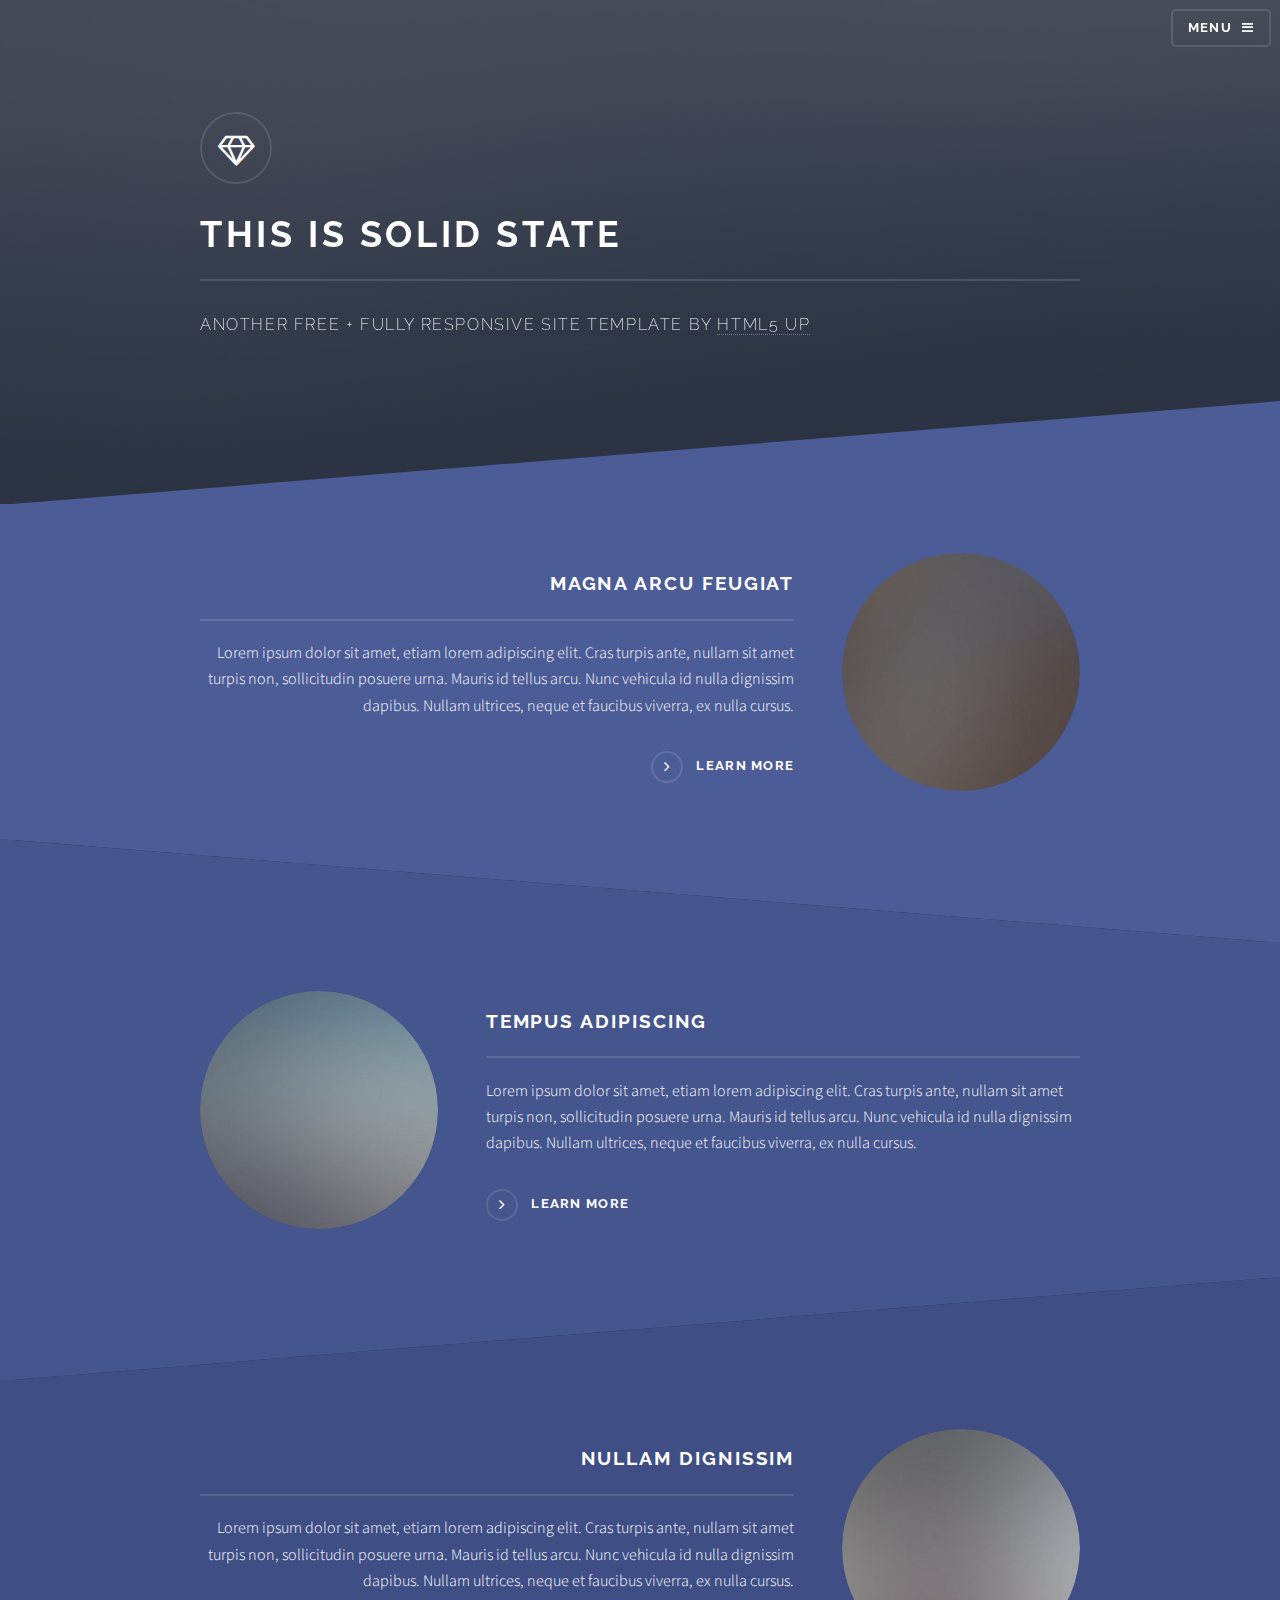
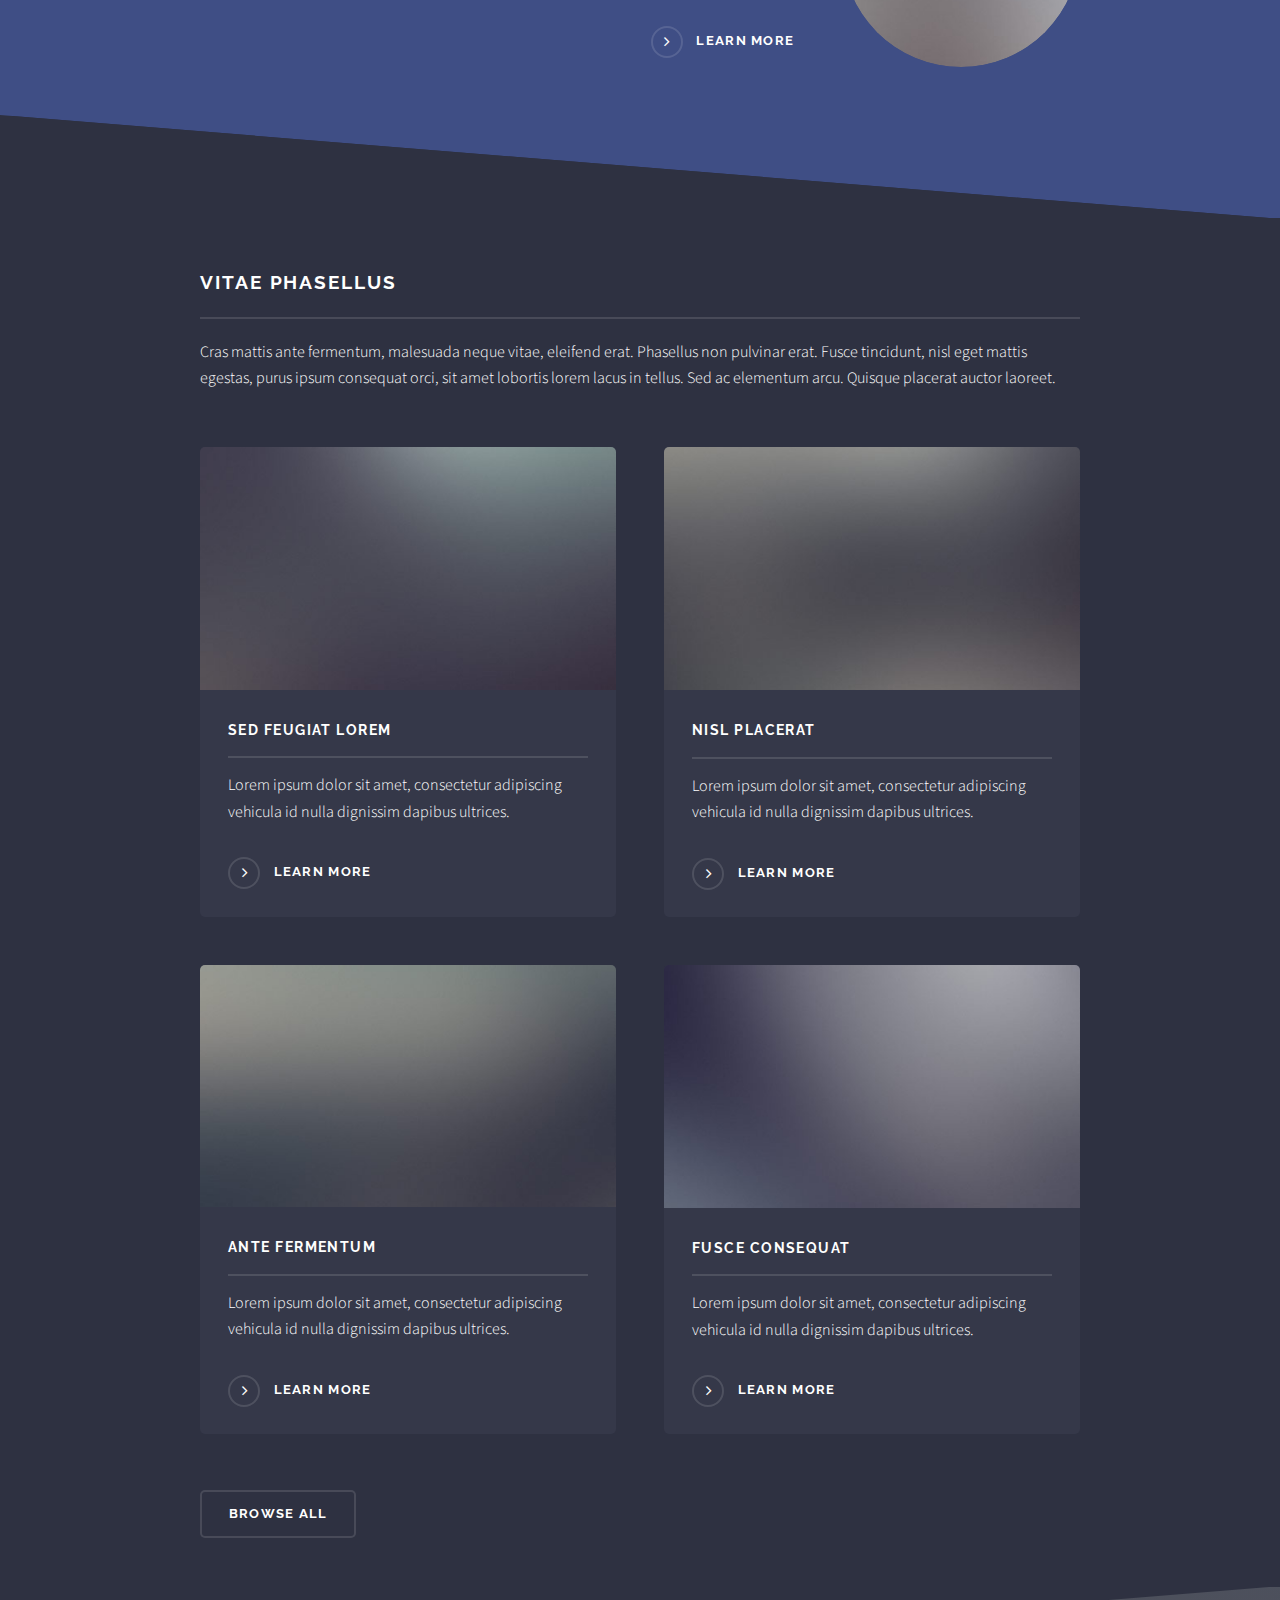
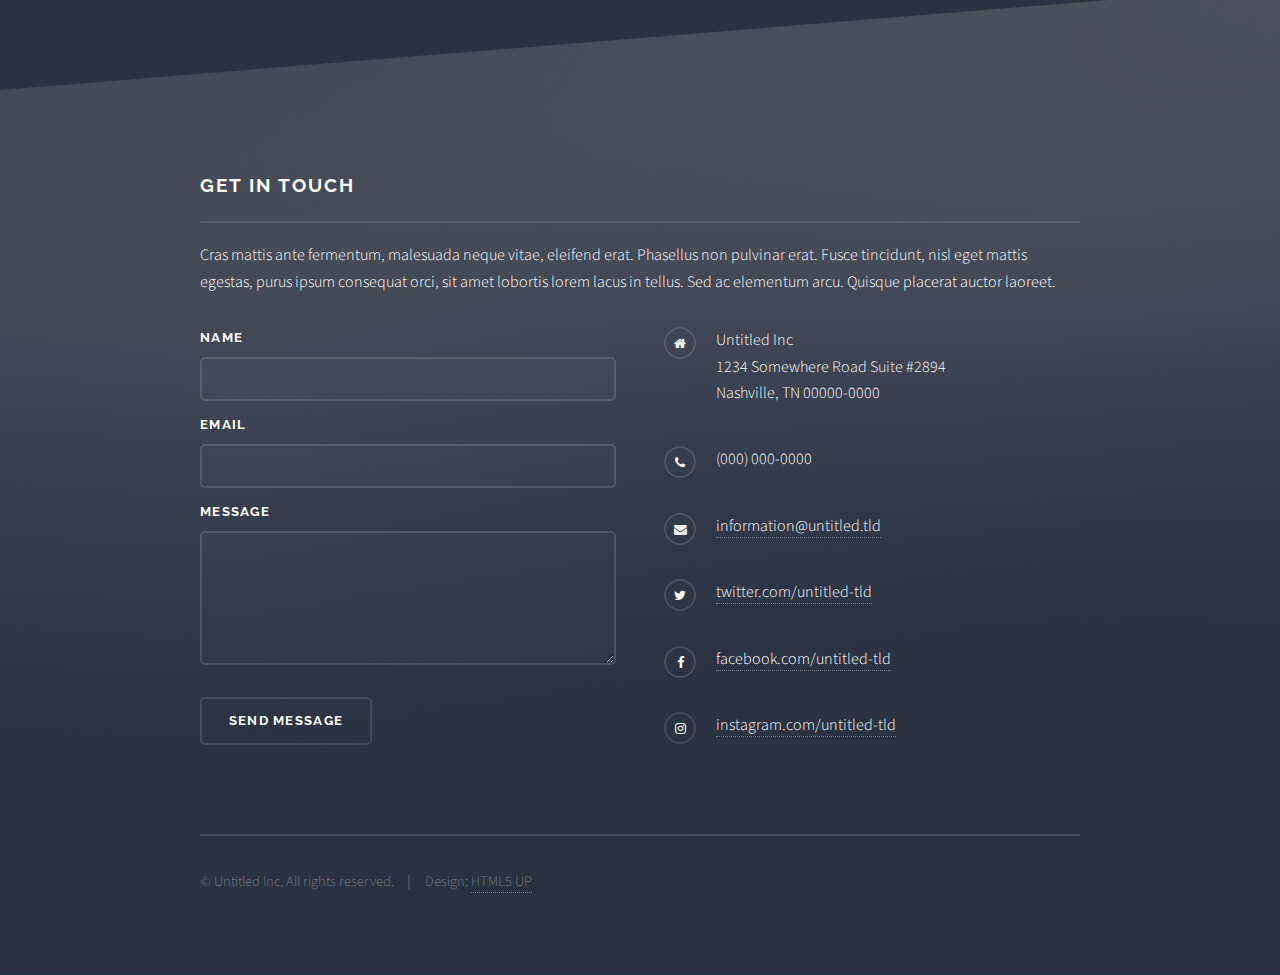
==== index.html @ aaf45cbf "init repo" ====
<!DOCTYPE HTML>
<!--
	Solid State by HTML5 UP
	html5up.net | @ajlkn
	Free for personal and commercial use under the CCA 3.0 license (html5up.net/license)
-->
<html>
	<head>
		<title>Solid State by HTML5 UP</title>
		<meta charset="utf-8" />
		<meta name="viewport" content="width=device-width, initial-scale=1" />
		<!--[if lte IE 8]><script src="assets/js/ie/html5shiv.js"></script><![endif]-->
		<link rel="stylesheet" href="assets/css/main.css" />
		<!--[if lte IE 9]><link rel="stylesheet" href="assets/css/ie9.css" /><![endif]-->
		<!--[if lte IE 8]><link rel="stylesheet" href="assets/css/ie8.css" /><![endif]-->
	</head>
	<body>

		<!-- Page Wrapper -->
			<div id="page-wrapper">

				<!-- Header -->
					<header id="header" class="alt">
						<h1><a href="index.html">Solid State</a></h1>
						<nav>
							<a href="#menu">Menu</a>
						</nav>
					</header>

				<!-- Menu -->
					<nav id="menu">
						<div class="inner">
							<h2>Menu</h2>
							<ul class="links">
								<li><a href="index.html">Home</a></li>
								<li><a href="generic.html">Generic</a></li>
								<li><a href="elements.html">Elements</a></li>
								<li><a href="#">Log In</a></li>
								<li><a href="#">Sign Up</a></li>
							</ul>
							<a href="#" class="close">Close</a>
						</div>
					</nav>

				<!-- Banner -->
					<section id="banner">
						<div class="inner">
							<div class="logo"><span class="icon fa-diamond"></span></div>
							<h2>This is Solid State</h2>
							<p>Another free + fully responsive site template by <a href="http://html5up.net">HTML5 UP</a></p>
						</div>
					</section>

				<!-- Wrapper -->
					<section id="wrapper">

						<!-- One -->
							<section id="one" class="wrapper spotlight style1">
								<div class="inner">
									<a href="#" class="image"><img src="images/pic01.jpg" alt="" /></a>
									<div class="content">
										<h2 class="major">Magna arcu feugiat</h2>
										<p>Lorem ipsum dolor sit amet, etiam lorem adipiscing elit. Cras turpis ante, nullam sit amet turpis non, sollicitudin posuere urna. Mauris id tellus arcu. Nunc vehicula id nulla dignissim dapibus. Nullam ultrices, neque et faucibus viverra, ex nulla cursus.</p>
										<a href="#" class="special">Learn more</a>
									</div>
								</div>
							</section>

						<!-- Two -->
							<section id="two" class="wrapper alt spotlight style2">
								<div class="inner">
									<a href="#" class="image"><img src="images/pic02.jpg" alt="" /></a>
									<div class="content">
										<h2 class="major">Tempus adipiscing</h2>
										<p>Lorem ipsum dolor sit amet, etiam lorem adipiscing elit. Cras turpis ante, nullam sit amet turpis non, sollicitudin posuere urna. Mauris id tellus arcu. Nunc vehicula id nulla dignissim dapibus. Nullam ultrices, neque et faucibus viverra, ex nulla cursus.</p>
										<a href="#" class="special">Learn more</a>
									</div>
								</div>
							</section>

						<!-- Three -->
							<section id="three" class="wrapper spotlight style3">
								<div class="inner">
									<a href="#" class="image"><img src="images/pic03.jpg" alt="" /></a>
									<div class="content">
										<h2 class="major">Nullam dignissim</h2>
										<p>Lorem ipsum dolor sit amet, etiam lorem adipiscing elit. Cras turpis ante, nullam sit amet turpis non, sollicitudin posuere urna. Mauris id tellus arcu. Nunc vehicula id nulla dignissim dapibus. Nullam ultrices, neque et faucibus viverra, ex nulla cursus.</p>
										<a href="#" class="special">Learn more</a>
									</div>
								</div>
							</section>

						<!-- Four -->
							<section id="four" class="wrapper alt style1">
								<div class="inner">
									<h2 class="major">Vitae phasellus</h2>
									<p>Cras mattis ante fermentum, malesuada neque vitae, eleifend erat. Phasellus non pulvinar erat. Fusce tincidunt, nisl eget mattis egestas, purus ipsum consequat orci, sit amet lobortis lorem lacus in tellus. Sed ac elementum arcu. Quisque placerat auctor laoreet.</p>
									<section class="features">
										<article>
											<a href="#" class="image"><img src="images/pic04.jpg" alt="" /></a>
											<h3 class="major">Sed feugiat lorem</h3>
											<p>Lorem ipsum dolor sit amet, consectetur adipiscing vehicula id nulla dignissim dapibus ultrices.</p>
											<a href="#" class="special">Learn more</a>
										</article>
										<article>
											<a href="#" class="image"><img src="images/pic05.jpg" alt="" /></a>
											<h3 class="major">Nisl placerat</h3>
											<p>Lorem ipsum dolor sit amet, consectetur adipiscing vehicula id nulla dignissim dapibus ultrices.</p>
											<a href="#" class="special">Learn more</a>
										</article>
										<article>
											<a href="#" class="image"><img src="images/pic06.jpg" alt="" /></a>
											<h3 class="major">Ante fermentum</h3>
											<p>Lorem ipsum dolor sit amet, consectetur adipiscing vehicula id nulla dignissim dapibus ultrices.</p>
											<a href="#" class="special">Learn more</a>
										</article>
										<article>
											<a href="#" class="image"><img src="images/pic07.jpg" alt="" /></a>
											<h3 class="major">Fusce consequat</h3>
											<p>Lorem ipsum dolor sit amet, consectetur adipiscing vehicula id nulla dignissim dapibus ultrices.</p>
											<a href="#" class="special">Learn more</a>
										</article>
									</section>
									<ul class="actions">
										<li><a href="#" class="button">Browse All</a></li>
									</ul>
								</div>
							</section>

					</section>

				<!-- Footer -->
					<section id="footer">
						<div class="inner">
							<h2 class="major">Get in touch</h2>
							<p>Cras mattis ante fermentum, malesuada neque vitae, eleifend erat. Phasellus non pulvinar erat. Fusce tincidunt, nisl eget mattis egestas, purus ipsum consequat orci, sit amet lobortis lorem lacus in tellus. Sed ac elementum arcu. Quisque placerat auctor laoreet.</p>
							<form method="post" action="#">
								<div class="field">
									<label for="name">Name</label>
									<input type="text" name="name" id="name" />
								</div>
								<div class="field">
									<label for="email">Email</label>
									<input type="email" name="email" id="email" />
								</div>
								<div class="field">
									<label for="message">Message</label>
									<textarea name="message" id="message" rows="4"></textarea>
								</div>
								<ul class="actions">
									<li><input type="submit" value="Send Message" /></li>
								</ul>
							</form>
							<ul class="contact">
								<li class="fa-home">
									Untitled Inc<br />
									1234 Somewhere Road Suite #2894<br />
									Nashville, TN 00000-0000
								</li>
								<li class="fa-phone">(000) 000-0000</li>
								<li class="fa-envelope"><a href="#">information@untitled.tld</a></li>
								<li class="fa-twitter"><a href="#">twitter.com/untitled-tld</a></li>
								<li class="fa-facebook"><a href="#">facebook.com/untitled-tld</a></li>
								<li class="fa-instagram"><a href="#">instagram.com/untitled-tld</a></li>
							</ul>
							<ul class="copyright">
								<li>&copy; Untitled Inc. All rights reserved.</li><li>Design: <a href="http://html5up.net">HTML5 UP</a></li>
							</ul>
						</div>
					</section>

			</div>

		<!-- Scripts -->
			<script src="assets/js/skel.min.js"></script>
			<script src="assets/js/jquery.min.js"></script>
			<script src="assets/js/jquery.scrollex.min.js"></script>
			<script src="assets/js/util.js"></script>
			<!--[if lte IE 8]><script src="assets/js/ie/respond.min.js"></script><![endif]-->
			<script src="assets/js/main.js"></script>

	</body>
</html>
---- assets/css/main.css ----
@import url(font-awesome.min.css);
@import url("https://fonts.googleapis.com/css?family=Raleway:200,700|Source+Sans+Pro:300,600,300italic,600italic");

/*
	Solid State by HTML5 UP
	html5up.net | @ajlkn
	Free for personal and commercial use under the CCA 3.0 license (html5up.net/license)
*/

/* Reset */

	html, body, div, span, applet, object, iframe, h1, h2, h3, h4, h5, h6, p, blockquote, pre, a, abbr, acronym, address, big, cite, code, del, dfn, em, img, ins, kbd, q, s, samp, small, strike, strong, sub, sup, tt, var, b, u, i, center, dl, dt, dd, ol, ul, li, fieldset, form, label, legend, table, caption, tbody, tfoot, thead, tr, th, td, article, aside, canvas, details, embed, figure, figcaption, footer, header, hgroup, menu, nav, output, ruby, section, summary, time, mark, audio, video {
		margin: 0;
		padding: 0;
		border: 0;
		font-size: 100%;
		font: inherit;
		vertical-align: baseline;
	}

	article, aside, details, figcaption, figure, footer, header, hgroup, menu, nav, section {
		display: block;
	}

	body {
		line-height: 1;
	}

	ol, ul {
		list-style: none;
	}

	blockquote, q {
		quotes: none;
	}

	blockquote:before, blockquote:after, q:before, q:after {
		content: '';
		content: none;
	}

	table {
		border-collapse: collapse;
		border-spacing: 0;
	}

	body {
		-webkit-text-size-adjust: none;
	}

/* Box Model */

	*, *:before, *:after {
		-moz-box-sizing: border-box;
		-webkit-box-sizing: border-box;
		box-sizing: border-box;
	}

/* Grid */

	.row {
		border-bottom: solid 1px transparent;
		-moz-box-sizing: border-box;
		-webkit-box-sizing: border-box;
		box-sizing: border-box;
	}

	.row > * {
		float: left;
		-moz-box-sizing: border-box;
		-webkit-box-sizing: border-box;
		box-sizing: border-box;
	}

	.row:after, .row:before {
		content: '';
		display: block;
		clear: both;
		height: 0;
	}

	.row.uniform > * > :first-child {
		margin-top: 0;
	}

	.row.uniform > * > :last-child {
		margin-bottom: 0;
	}

	.row.\30 \25 > * {
		padding: 0 0 0 0em;
	}

	.row.\30 \25 {
		margin: 0 0 -1px 0em;
	}

	.row.uniform.\30 \25 > * {
		padding: 0em 0 0 0em;
	}

	.row.uniform.\30 \25 {
		margin: 0em 0 -1px 0em;
	}

	.row > * {
		padding: 0 0 0 1.75em;
	}

	.row {
		margin: 0 0 -1px -1.75em;
	}

	.row.uniform > * {
		padding: 1.75em 0 0 1.75em;
	}

	.row.uniform {
		margin: -1.75em 0 -1px -1.75em;
	}

	.row.\32 00\25 > * {
		padding: 0 0 0 3.5em;
	}

	.row.\32 00\25 {
		margin: 0 0 -1px -3.5em;
	}

	.row.uniform.\32 00\25 > * {
		padding: 3.5em 0 0 3.5em;
	}

	.row.uniform.\32 00\25 {
		margin: -3.5em 0 -1px -3.5em;
	}

	.row.\31 50\25 > * {
		padding: 0 0 0 2.625em;
	}

	.row.\31 50\25 {
		margin: 0 0 -1px -2.625em;
	}

	.row.uniform.\31 50\25 > * {
		padding: 2.625em 0 0 2.625em;
	}

	.row.uniform.\31 50\25 {
		margin: -2.625em 0 -1px -2.625em;
	}

	.row.\35 0\25 > * {
		padding: 0 0 0 0.875em;
	}

	.row.\35 0\25 {
		margin: 0 0 -1px -0.875em;
	}

	.row.uniform.\35 0\25 > * {
		padding: 0.875em 0 0 0.875em;
	}

	.row.uniform.\35 0\25 {
		margin: -0.875em 0 -1px -0.875em;
	}

	.row.\32 5\25 > * {
		padding: 0 0 0 0.4375em;
	}

	.row.\32 5\25 {
		margin: 0 0 -1px -0.4375em;
	}

	.row.uniform.\32 5\25 > * {
		padding: 0.4375em 0 0 0.4375em;
	}

	.row.uniform.\32 5\25 {
		margin: -0.4375em 0 -1px -0.4375em;
	}

	.\31 2u, .\31 2u\24 {
		width: 100%;
		clear: none;
		margin-left: 0;
	}

	.\31 1u, .\31 1u\24 {
		width: 91.6666666667%;
		clear: none;
		margin-left: 0;
	}

	.\31 0u, .\31 0u\24 {
		width: 83.3333333333%;
		clear: none;
		margin-left: 0;
	}

	.\39 u, .\39 u\24 {
		width: 75%;
		clear: none;
		margin-left: 0;
	}

	.\38 u, .\38 u\24 {
		width: 66.6666666667%;
		clear: none;
		margin-left: 0;
	}

	.\37 u, .\37 u\24 {
		width: 58.3333333333%;
		clear: none;
		margin-left: 0;
	}

	.\36 u, .\36 u\24 {
		width: 50%;
		clear: none;
		margin-left: 0;
	}

	.\35 u, .\35 u\24 {
		width: 41.6666666667%;
		clear: none;
		margin-left: 0;
	}

	.\34 u, .\34 u\24 {
		width: 33.3333333333%;
		clear: none;
		margin-left: 0;
	}

	.\33 u, .\33 u\24 {
		width: 25%;
		clear: none;
		margin-left: 0;
	}

	.\32 u, .\32 u\24 {
		width: 16.6666666667%;
		clear: none;
		margin-left: 0;
	}

	.\31 u, .\31 u\24 {
		width: 8.3333333333%;
		clear: none;
		margin-left: 0;
	}

	.\31 2u\24 + *,
	.\31 1u\24 + *,
	.\31 0u\24 + *,
	.\39 u\24 + *,
	.\38 u\24 + *,
	.\37 u\24 + *,
	.\36 u\24 + *,
	.\35 u\24 + *,
	.\34 u\24 + *,
	.\33 u\24 + *,
	.\32 u\24 + *,
	.\31 u\24 + * {
		clear: left;
	}

	.\-11u {
		margin-left: 91.66667%;
	}

	.\-10u {
		margin-left: 83.33333%;
	}

	.\-9u {
		margin-left: 75%;
	}

	.\-8u {
		margin-left: 66.66667%;
	}

	.\-7u {
		margin-left: 58.33333%;
	}

	.\-6u {
		margin-left: 50%;
	}

	.\-5u {
		margin-left: 41.66667%;
	}

	.\-4u {
		margin-left: 33.33333%;
	}

	.\-3u {
		margin-left: 25%;
	}

	.\-2u {
		margin-left: 16.66667%;
	}

	.\-1u {
		margin-left: 8.33333%;
	}

	@media screen and (max-width: 1680px) {

		.row > * {
			padding: 0 0 0 1.75em;
		}

		.row {
			margin: 0 0 -1px -1.75em;
		}

		.row.uniform > * {
			padding: 1.75em 0 0 1.75em;
		}

		.row.uniform {
			margin: -1.75em 0 -1px -1.75em;
		}

		.row.\32 00\25 > * {
			padding: 0 0 0 3.5em;
		}

		.row.\32 00\25 {
			margin: 0 0 -1px -3.5em;
		}

		.row.uniform.\32 00\25 > * {
			padding: 3.5em 0 0 3.5em;
		}

		.row.uniform.\32 00\25 {
			margin: -3.5em 0 -1px -3.5em;
		}

		.row.\31 50\25 > * {
			padding: 0 0 0 2.625em;
		}

		.row.\31 50\25 {
			margin: 0 0 -1px -2.625em;
		}

		.row.uniform.\31 50\25 > * {
			padding: 2.625em 0 0 2.625em;
		}

		.row.uniform.\31 50\25 {
			margin: -2.625em 0 -1px -2.625em;
		}

		.row.\35 0\25 > * {
			padding: 0 0 0 0.875em;
		}

		.row.\35 0\25 {
			margin: 0 0 -1px -0.875em;
		}

		.row.uniform.\35 0\25 > * {
			padding: 0.875em 0 0 0.875em;
		}

		.row.uniform.\35 0\25 {
			margin: -0.875em 0 -1px -0.875em;
		}

		.row.\32 5\25 > * {
			padding: 0 0 0 0.4375em;
		}

		.row.\32 5\25 {
			margin: 0 0 -1px -0.4375em;
		}

		.row.uniform.\32 5\25 > * {
			padding: 0.4375em 0 0 0.4375em;
		}

		.row.uniform.\32 5\25 {
			margin: -0.4375em 0 -1px -0.4375em;
		}

		.\31 2u\28xlarge\29, .\31 2u\24\28xlarge\29 {
			width: 100%;
			clear: none;
			margin-left: 0;
		}

		.\31 1u\28xlarge\29, .\31 1u\24\28xlarge\29 {
			width: 91.6666666667%;
			clear: none;
			margin-left: 0;
		}

		.\31 0u\28xlarge\29, .\31 0u\24\28xlarge\29 {
			width: 83.3333333333%;
			clear: none;
			margin-left: 0;
		}

		.\39 u\28xlarge\29, .\39 u\24\28xlarge\29 {
			width: 75%;
			clear: none;
			margin-left: 0;
		}

		.\38 u\28xlarge\29, .\38 u\24\28xlarge\29 {
			width: 66.6666666667%;
			clear: none;
			margin-left: 0;
		}

		.\37 u\28xlarge\29, .\37 u\24\28xlarge\29 {
			width: 58.3333333333%;
			clear: none;
			margin-left: 0;
		}

		.\36 u\28xlarge\29, .\36 u\24\28xlarge\29 {
			width: 50%;
			clear: none;
			margin-left: 0;
		}

		.\35 u\28xlarge\29, .\35 u\24\28xlarge\29 {
			width: 41.6666666667%;
			clear: none;
			margin-left: 0;
		}

		.\34 u\28xlarge\29, .\34 u\24\28xlarge\29 {
			width: 33.3333333333%;
			clear: none;
			margin-left: 0;
		}

		.\33 u\28xlarge\29, .\33 u\24\28xlarge\29 {
			width: 25%;
			clear: none;
			margin-left: 0;
		}

		.\32 u\28xlarge\29, .\32 u\24\28xlarge\29 {
			width: 16.6666666667%;
			clear: none;
			margin-left: 0;
		}

		.\31 u\28xlarge\29, .\31 u\24\28xlarge\29 {
			width: 8.3333333333%;
			clear: none;
			margin-left: 0;
		}

		.\31 2u\24\28xlarge\29 + *,
		.\31 1u\24\28xlarge\29 + *,
		.\31 0u\24\28xlarge\29 + *,
		.\39 u\24\28xlarge\29 + *,
		.\38 u\24\28xlarge\29 + *,
		.\37 u\24\28xlarge\29 + *,
		.\36 u\24\28xlarge\29 + *,
		.\35 u\24\28xlarge\29 + *,
		.\34 u\24\28xlarge\29 + *,
		.\33 u\24\28xlarge\29 + *,
		.\32 u\24\28xlarge\29 + *,
		.\31 u\24\28xlarge\29 + * {
			clear: left;
		}

		.\-11u\28xlarge\29 {
			margin-left: 91.66667%;
		}

		.\-10u\28xlarge\29 {
			margin-left: 83.33333%;
		}

		.\-9u\28xlarge\29 {
			margin-left: 75%;
		}

		.\-8u\28xlarge\29 {
			margin-left: 66.66667%;
		}

		.\-7u\28xlarge\29 {
			margin-left: 58.33333%;
		}

		.\-6u\28xlarge\29 {
			margin-left: 50%;
		}

		.\-5u\28xlarge\29 {
			margin-left: 41.66667%;
		}

		.\-4u\28xlarge\29 {
			margin-left: 33.33333%;
		}

		.\-3u\28xlarge\29 {
			margin-left: 25%;
		}

		.\-2u\28xlarge\29 {
			margin-left: 16.66667%;
		}

		.\-1u\28xlarge\29 {
			margin-left: 8.33333%;
		}

	}

	@media screen and (max-width: 1280px) {

		.row > * {
			padding: 0 0 0 1.75em;
		}

		.row {
			margin: 0 0 -1px -1.75em;
		}

		.row.uniform > * {
			padding: 1.75em 0 0 1.75em;
		}

		.row.uniform {
			margin: -1.75em 0 -1px -1.75em;
		}

		.row.\32 00\25 > * {
			padding: 0 0 0 3.5em;
		}

		.row.\32 00\25 {
			margin: 0 0 -1px -3.5em;
		}

		.row.uniform.\32 00\25 > * {
			padding: 3.5em 0 0 3.5em;
		}

		.row.uniform.\32 00\25 {
			margin: -3.5em 0 -1px -3.5em;
		}

		.row.\31 50\25 > * {
			padding: 0 0 0 2.625em;
		}

		.row.\31 50\25 {
			margin: 0 0 -1px -2.625em;
		}

		.row.uniform.\31 50\25 > * {
			padding: 2.625em 0 0 2.625em;
		}

		.row.uniform.\31 50\25 {
			margin: -2.625em 0 -1px -2.625em;
		}

		.row.\35 0\25 > * {
			padding: 0 0 0 0.875em;
		}

		.row.\35 0\25 {
			margin: 0 0 -1px -0.875em;
		}

		.row.uniform.\35 0\25 > * {
			padding: 0.875em 0 0 0.875em;
		}

		.row.uniform.\35 0\25 {
			margin: -0.875em 0 -1px -0.875em;
		}

		.row.\32 5\25 > * {
			padding: 0 0 0 0.4375em;
		}

		.row.\32 5\25 {
			margin: 0 0 -1px -0.4375em;
		}

		.row.uniform.\32 5\25 > * {
			padding: 0.4375em 0 0 0.4375em;
		}

		.row.uniform.\32 5\25 {
			margin: -0.4375em 0 -1px -0.4375em;
		}

		.\31 2u\28large\29, .\31 2u\24\28large\29 {
			width: 100%;
			clear: none;
			margin-left: 0;
		}

		.\31 1u\28large\29, .\31 1u\24\28large\29 {
			width: 91.6666666667%;
			clear: none;
			margin-left: 0;
		}

		.\31 0u\28large\29, .\31 0u\24\28large\29 {
			width: 83.3333333333%;
			clear: none;
			margin-left: 0;
		}

		.\39 u\28large\29, .\39 u\24\28large\29 {
			width: 75%;
			clear: none;
			margin-left: 0;
		}

		.\38 u\28large\29, .\38 u\24\28large\29 {
			width: 66.6666666667%;
			clear: none;
			margin-left: 0;
		}

		.\37 u\28large\29, .\37 u\24\28large\29 {
			width: 58.3333333333%;
			clear: none;
			margin-left: 0;
		}

		.\36 u\28large\29, .\36 u\24\28large\29 {
			width: 50%;
			clear: none;
			margin-left: 0;
		}

		.\35 u\28large\29, .\35 u\24\28large\29 {
			width: 41.6666666667%;
			clear: none;
			margin-left: 0;
		}

		.\34 u\28large\29, .\34 u\24\28large\29 {
			width: 33.3333333333%;
			clear: none;
			margin-left: 0;
		}

		.\33 u\28large\29, .\33 u\24\28large\29 {
			width: 25%;
			clear: none;
			margin-left: 0;
		}

		.\32 u\28large\29, .\32 u\24\28large\29 {
			width: 16.6666666667%;
			clear: none;
			margin-left: 0;
		}

		.\31 u\28large\29, .\31 u\24\28large\29 {
			width: 8.3333333333%;
			clear: none;
			margin-left: 0;
		}

		.\31 2u\24\28large\29 + *,
		.\31 1u\24\28large\29 + *,
		.\31 0u\24\28large\29 + *,
		.\39 u\24\28large\29 + *,
		.\38 u\24\28large\29 + *,
		.\37 u\24\28large\29 + *,
		.\36 u\24\28large\29 + *,
		.\35 u\24\28large\29 + *,
		.\34 u\24\28large\29 + *,
		.\33 u\24\28large\29 + *,
		.\32 u\24\28large\29 + *,
		.\31 u\24\28large\29 + * {
			clear: left;
		}

		.\-11u\28large\29 {
			margin-left: 91.66667%;
		}

		.\-10u\28large\29 {
			margin-left: 83.33333%;
		}

		.\-9u\28large\29 {
			margin-left: 75%;
		}

		.\-8u\28large\29 {
			margin-left: 66.66667%;
		}

		.\-7u\28large\29 {
			margin-left: 58.33333%;
		}

		.\-6u\28large\29 {
			margin-left: 50%;
		}

		.\-5u\28large\29 {
			margin-left: 41.66667%;
		}

		.\-4u\28large\29 {
			margin-left: 33.33333%;
		}

		.\-3u\28large\29 {
			margin-left: 25%;
		}

		.\-2u\28large\29 {
			margin-left: 16.66667%;
		}

		.\-1u\28large\29 {
			margin-left: 8.33333%;
		}

	}

	@media screen and (max-width: 980px) {

		.row > * {
			padding: 0 0 0 1.75em;
		}

		.row {
			margin: 0 0 -1px -1.75em;
		}

		.row.uniform > * {
			padding: 1.75em 0 0 1.75em;
		}

		.row.uniform {
			margin: -1.75em 0 -1px -1.75em;
		}

		.row.\32 00\25 > * {
			padding: 0 0 0 3.5em;
		}

		.row.\32 00\25 {
			margin: 0 0 -1px -3.5em;
		}

		.row.uniform.\32 00\25 > * {
			padding: 3.5em 0 0 3.5em;
		}

		.row.uniform.\32 00\25 {
			margin: -3.5em 0 -1px -3.5em;
		}

		.row.\31 50\25 > * {
			padding: 0 0 0 2.625em;
		}

		.row.\31 50\25 {
			margin: 0 0 -1px -2.625em;
		}

		.row.uniform.\31 50\25 > * {
			padding: 2.625em 0 0 2.625em;
		}

		.row.uniform.\31 50\25 {
			margin: -2.625em 0 -1px -2.625em;
		}

		.row.\35 0\25 > * {
			padding: 0 0 0 0.875em;
		}

		.row.\35 0\25 {
			margin: 0 0 -1px -0.875em;
		}

		.row.uniform.\35 0\25 > * {
			padding: 0.875em 0 0 0.875em;
		}

		.row.uniform.\35 0\25 {
			margin: -0.875em 0 -1px -0.875em;
		}

		.row.\32 5\25 > * {
			padding: 0 0 0 0.4375em;
		}

		.row.\32 5\25 {
			margin: 0 0 -1px -0.4375em;
		}

		.row.uniform.\32 5\25 > * {
			padding: 0.4375em 0 0 0.4375em;
		}

		.row.uniform.\32 5\25 {
			margin: -0.4375em 0 -1px -0.4375em;
		}

		.\31 2u\28medium\29, .\31 2u\24\28medium\29 {
			width: 100%;
			clear: none;
			margin-left: 0;
		}

		.\31 1u\28medium\29, .\31 1u\24\28medium\29 {
			width: 91.6666666667%;
			clear: none;
			margin-left: 0;
		}

		.\31 0u\28medium\29, .\31 0u\24\28medium\29 {
			width: 83.3333333333%;
			clear: none;
			margin-left: 0;
		}

		.\39 u\28medium\29, .\39 u\24\28medium\29 {
			width: 75%;
			clear: none;
			margin-left: 0;
		}

		.\38 u\28medium\29, .\38 u\24\28medium\29 {
			width: 66.6666666667%;
			clear: none;
			margin-left: 0;
		}

		.\37 u\28medium\29, .\37 u\24\28medium\29 {
			width: 58.3333333333%;
			clear: none;
			margin-left: 0;
		}

		.\36 u\28medium\29, .\36 u\24\28medium\29 {
			width: 50%;
			clear: none;
			margin-left: 0;
		}

		.\35 u\28medium\29, .\35 u\24\28medium\29 {
			width: 41.6666666667%;
			clear: none;
			margin-left: 0;
		}

		.\34 u\28medium\29, .\34 u\24\28medium\29 {
			width: 33.3333333333%;
			clear: none;
			margin-left: 0;
		}

		.\33 u\28medium\29, .\33 u\24\28medium\29 {
			width: 25%;
			clear: none;
			margin-left: 0;
		}

		.\32 u\28medium\29, .\32 u\24\28medium\29 {
			width: 16.6666666667%;
			clear: none;
			margin-left: 0;
		}

		.\31 u\28medium\29, .\31 u\24\28medium\29 {
			width: 8.3333333333%;
			clear: none;
			margin-left: 0;
		}

		.\31 2u\24\28medium\29 + *,
		.\31 1u\24\28medium\29 + *,
		.\31 0u\24\28medium\29 + *,
		.\39 u\24\28medium\29 + *,
		.\38 u\24\28medium\29 + *,
		.\37 u\24\28medium\29 + *,
		.\36 u\24\28medium\29 + *,
		.\35 u\24\28medium\29 + *,
		.\34 u\24\28medium\29 + *,
		.\33 u\24\28medium\29 + *,
		.\32 u\24\28medium\29 + *,
		.\31 u\24\28medium\29 + * {
			clear: left;
		}

		.\-11u\28medium\29 {
			margin-left: 91.66667%;
		}

		.\-10u\28medium\29 {
			margin-left: 83.33333%;
		}

		.\-9u\28medium\29 {
			margin-left: 75%;
		}

		.\-8u\28medium\29 {
			margin-left: 66.66667%;
		}

		.\-7u\28medium\29 {
			margin-left: 58.33333%;
		}

		.\-6u\28medium\29 {
			margin-left: 50%;
		}

		.\-5u\28medium\29 {
			margin-left: 41.66667%;
		}

		.\-4u\28medium\29 {
			margin-left: 33.33333%;
		}

		.\-3u\28medium\29 {
			margin-left: 25%;
		}

		.\-2u\28medium\29 {
			margin-left: 16.66667%;
		}

		.\-1u\28medium\29 {
			margin-left: 8.33333%;
		}

	}

	@media screen and (max-width: 736px) {

		.row > * {
			padding: 0 0 0 1.25em;
		}

		.row {
			margin: 0 0 -1px -1.25em;
		}

		.row.uniform > * {
			padding: 1.25em 0 0 1.25em;
		}

		.row.uniform {
			margin: -1.25em 0 -1px -1.25em;
		}

		.row.\32 00\25 > * {
			padding: 0 0 0 2.5em;
		}

		.row.\32 00\25 {
			margin: 0 0 -1px -2.5em;
		}

		.row.uniform.\32 00\25 > * {
			padding: 2.5em 0 0 2.5em;
		}

		.row.uniform.\32 00\25 {
			margin: -2.5em 0 -1px -2.5em;
		}

		.row.\31 50\25 > * {
			padding: 0 0 0 1.875em;
		}

		.row.\31 50\25 {
			margin: 0 0 -1px -1.875em;
		}

		.row.uniform.\31 50\25 > * {
			padding: 1.875em 0 0 1.875em;
		}

		.row.uniform.\31 50\25 {
			margin: -1.875em 0 -1px -1.875em;
		}

		.row.\35 0\25 > * {
			padding: 0 0 0 0.625em;
		}

		.row.\35 0\25 {
			margin: 0 0 -1px -0.625em;
		}

		.row.uniform.\35 0\25 > * {
			padding: 0.625em 0 0 0.625em;
		}

		.row.uniform.\35 0\25 {
			margin: -0.625em 0 -1px -0.625em;
		}

		.row.\32 5\25 > * {
			padding: 0 0 0 0.3125em;
		}

		.row.\32 5\25 {
			margin: 0 0 -1px -0.3125em;
		}

		.row.uniform.\32 5\25 > * {
			padding: 0.3125em 0 0 0.3125em;
		}

		.row.uniform.\32 5\25 {
			margin: -0.3125em 0 -1px -0.3125em;
		}

		.\31 2u\28small\29, .\31 2u\24\28small\29 {
			width: 100%;
			clear: none;
			margin-left: 0;
		}

		.\31 1u\28small\29, .\31 1u\24\28small\29 {
			width: 91.6666666667%;
			clear: none;
			margin-left: 0;
		}

		.\31 0u\28small\29, .\31 0u\24\28small\29 {
			width: 83.3333333333%;
			clear: none;
			margin-left: 0;
		}

		.\39 u\28small\29, .\39 u\24\28small\29 {
			width: 75%;
			clear: none;
			margin-left: 0;
		}

		.\38 u\28small\29, .\38 u\24\28small\29 {
			width: 66.6666666667%;
			clear: none;
			margin-left: 0;
		}

		.\37 u\28small\29, .\37 u\24\28small\29 {
			width: 58.3333333333%;
			clear: none;
			margin-left: 0;
		}

		.\36 u\28small\29, .\36 u\24\28small\29 {
			width: 50%;
			clear: none;
			margin-left: 0;
		}

		.\35 u\28small\29, .\35 u\24\28small\29 {
			width: 41.6666666667%;
			clear: none;
			margin-left: 0;
		}

		.\34 u\28small\29, .\34 u\24\28small\29 {
			width: 33.3333333333%;
			clear: none;
			margin-left: 0;
		}

		.\33 u\28small\29, .\33 u\24\28small\29 {
			width: 25%;
			clear: none;
			margin-left: 0;
		}

		.\32 u\28small\29, .\32 u\24\28small\29 {
			width: 16.6666666667%;
			clear: none;
			margin-left: 0;
		}

		.\31 u\28small\29, .\31 u\24\28small\29 {
			width: 8.3333333333%;
			clear: none;
			margin-left: 0;
		}

		.\31 2u\24\28small\29 + *,
		.\31 1u\24\28small\29 + *,
		.\31 0u\24\28small\29 + *,
		.\39 u\24\28small\29 + *,
		.\38 u\24\28small\29 + *,
		.\37 u\24\28small\29 + *,
		.\36 u\24\28small\29 + *,
		.\35 u\24\28small\29 + *,
		.\34 u\24\28small\29 + *,
		.\33 u\24\28small\29 + *,
		.\32 u\24\28small\29 + *,
		.\31 u\24\28small\29 + * {
			clear: left;
		}

		.\-11u\28small\29 {
			margin-left: 91.66667%;
		}

		.\-10u\28small\29 {
			margin-left: 83.33333%;
		}

		.\-9u\28small\29 {
			margin-left: 75%;
		}

		.\-8u\28small\29 {
			margin-left: 66.66667%;
		}

		.\-7u\28small\29 {
			margin-left: 58.33333%;
		}

		.\-6u\28small\29 {
			margin-left: 50%;
		}

		.\-5u\28small\29 {
			margin-left: 41.66667%;
		}

		.\-4u\28small\29 {
			margin-left: 33.33333%;
		}

		.\-3u\28small\29 {
			margin-left: 25%;
		}

		.\-2u\28small\29 {
			margin-left: 16.66667%;
		}

		.\-1u\28small\29 {
			margin-left: 8.33333%;
		}

	}

	@media screen and (max-width: 640px) {

		.row > * {
			padding: 0 0 0 1.25em;
		}

		.row {
			margin: 0 0 -1px -1.25em;
		}

		.row.uniform > * {
			padding: 1.25em 0 0 1.25em;
		}

		.row.uniform {
			margin: -1.25em 0 -1px -1.25em;
		}

		.row.\32 00\25 > * {
			padding: 0 0 0 2.5em;
		}

		.row.\32 00\25 {
			margin: 0 0 -1px -2.5em;
		}

		.row.uniform.\32 00\25 > * {
			padding: 2.5em 0 0 2.5em;
		}

		.row.uniform.\32 00\25 {
			margin: -2.5em 0 -1px -2.5em;
		}

		.row.\31 50\25 > * {
			padding: 0 0 0 1.875em;
		}

		.row.\31 50\25 {
			margin: 0 0 -1px -1.875em;
		}

		.row.uniform.\31 50\25 > * {
			padding: 1.875em 0 0 1.875em;
		}

		.row.uniform.\31 50\25 {
			margin: -1.875em 0 -1px -1.875em;
		}

		.row.\35 0\25 > * {
			padding: 0 0 0 0.625em;
		}

		.row.\35 0\25 {
			margin: 0 0 -1px -0.625em;
		}

		.row.uniform.\35 0\25 > * {
			padding: 0.625em 0 0 0.625em;
		}

		.row.uniform.\35 0\25 {
			margin: -0.625em 0 -1px -0.625em;
		}

		.row.\32 5\25 > * {
			padding: 0 0 0 0.3125em;
		}

		.row.\32 5\25 {
			margin: 0 0 -1px -0.3125em;
		}

		.row.uniform.\32 5\25 > * {
			padding: 0.3125em 0 0 0.3125em;
		}

		.row.uniform.\32 5\25 {
			margin: -0.3125em 0 -1px -0.3125em;
		}

		.\31 2u\28xsmall\29, .\31 2u\24\28xsmall\29 {
			width: 100%;
			clear: none;
			margin-left: 0;
		}

		.\31 1u\28xsmall\29, .\31 1u\24\28xsmall\29 {
			width: 91.6666666667%;
			clear: none;
			margin-left: 0;
		}

		.\31 0u\28xsmall\29, .\31 0u\24\28xsmall\29 {
			width: 83.3333333333%;
			clear: none;
			margin-left: 0;
		}

		.\39 u\28xsmall\29, .\39 u\24\28xsmall\29 {
			width: 75%;
			clear: none;
			margin-left: 0;
		}

		.\38 u\28xsmall\29, .\38 u\24\28xsmall\29 {
			width: 66.6666666667%;
			clear: none;
			margin-left: 0;
		}

		.\37 u\28xsmall\29, .\37 u\24\28xsmall\29 {
			width: 58.3333333333%;
			clear: none;
			margin-left: 0;
		}

		.\36 u\28xsmall\29, .\36 u\24\28xsmall\29 {
			width: 50%;
			clear: none;
			margin-left: 0;
		}

		.\35 u\28xsmall\29, .\35 u\24\28xsmall\29 {
			width: 41.6666666667%;
			clear: none;
			margin-left: 0;
		}

		.\34 u\28xsmall\29, .\34 u\24\28xsmall\29 {
			width: 33.3333333333%;
			clear: none;
			margin-left: 0;
		}

		.\33 u\28xsmall\29, .\33 u\24\28xsmall\29 {
			width: 25%;
			clear: none;
			margin-left: 0;
		}

		.\32 u\28xsmall\29, .\32 u\24\28xsmall\29 {
			width: 16.6666666667%;
			clear: none;
			margin-left: 0;
		}

		.\31 u\28xsmall\29, .\31 u\24\28xsmall\29 {
			width: 8.3333333333%;
			clear: none;
			margin-left: 0;
		}

		.\31 2u\24\28xsmall\29 + *,
		.\31 1u\24\28xsmall\29 + *,
		.\31 0u\24\28xsmall\29 + *,
		.\39 u\24\28xsmall\29 + *,
		.\38 u\24\28xsmall\29 + *,
		.\37 u\24\28xsmall\29 + *,
		.\36 u\24\28xsmall\29 + *,
		.\35 u\24\28xsmall\29 + *,
		.\34 u\24\28xsmall\29 + *,
		.\33 u\24\28xsmall\29 + *,
		.\32 u\24\28xsmall\29 + *,
		.\31 u\24\28xsmall\29 + * {
			clear: left;
		}

		.\-11u\28xsmall\29 {
			margin-left: 91.66667%;
		}

		.\-10u\28xsmall\29 {
			margin-left: 83.33333%;
		}

		.\-9u\28xsmall\29 {
			margin-left: 75%;
		}

		.\-8u\28xsmall\29 {
			margin-left: 66.66667%;
		}

		.\-7u\28xsmall\29 {
			margin-left: 58.33333%;
		}

		.\-6u\28xsmall\29 {
			margin-left: 50%;
		}

		.\-5u\28xsmall\29 {
			margin-left: 41.66667%;
		}

		.\-4u\28xsmall\29 {
			margin-left: 33.33333%;
		}

		.\-3u\28xsmall\29 {
			margin-left: 25%;
		}

		.\-2u\28xsmall\29 {
			margin-left: 16.66667%;
		}

		.\-1u\28xsmall\29 {
			margin-left: 8.33333%;
		}

	}

	@media screen and (max-width: 360px) {

		.row > * {
			padding: 0 0 0 1.25em;
		}

		.row {
			margin: 0 0 -1px -1.25em;
		}

		.row.uniform > * {
			padding: 1.25em 0 0 1.25em;
		}

		.row.uniform {
			margin: -1.25em 0 -1px -1.25em;
		}

		.row.\32 00\25 > * {
			padding: 0 0 0 2.5em;
		}

		.row.\32 00\25 {
			margin: 0 0 -1px -2.5em;
		}

		.row.uniform.\32 00\25 > * {
			padding: 2.5em 0 0 2.5em;
		}

		.row.uniform.\32 00\25 {
			margin: -2.5em 0 -1px -2.5em;
		}

		.row.\31 50\25 > * {
			padding: 0 0 0 1.875em;
		}

		.row.\31 50\25 {
			margin: 0 0 -1px -1.875em;
		}

		.row.uniform.\31 50\25 > * {
			padding: 1.875em 0 0 1.875em;
		}

		.row.uniform.\31 50\25 {
			margin: -1.875em 0 -1px -1.875em;
		}

		.row.\35 0\25 > * {
			padding: 0 0 0 0.625em;
		}

		.row.\35 0\25 {
			margin: 0 0 -1px -0.625em;
		}

		.row.uniform.\35 0\25 > * {
			padding: 0.625em 0 0 0.625em;
		}

		.row.uniform.\35 0\25 {
			margin: -0.625em 0 -1px -0.625em;
		}

		.row.\32 5\25 > * {
			padding: 0 0 0 0.3125em;
		}

		.row.\32 5\25 {
			margin: 0 0 -1px -0.3125em;
		}

		.row.uniform.\32 5\25 > * {
			padding: 0.3125em 0 0 0.3125em;
		}

		.row.uniform.\32 5\25 {
			margin: -0.3125em 0 -1px -0.3125em;
		}

		.\31 2u\28xxsmall\29, .\31 2u\24\28xxsmall\29 {
			width: 100%;
			clear: none;
			margin-left: 0;
		}

		.\31 1u\28xxsmall\29, .\31 1u\24\28xxsmall\29 {
			width: 91.6666666667%;
			clear: none;
			margin-left: 0;
		}

		.\31 0u\28xxsmall\29, .\31 0u\24\28xxsmall\29 {
			width: 83.3333333333%;
			clear: none;
			margin-left: 0;
		}

		.\39 u\28xxsmall\29, .\39 u\24\28xxsmall\29 {
			width: 75%;
			clear: none;
			margin-left: 0;
		}

		.\38 u\28xxsmall\29, .\38 u\24\28xxsmall\29 {
			width: 66.6666666667%;
			clear: none;
			margin-left: 0;
		}

		.\37 u\28xxsmall\29, .\37 u\24\28xxsmall\29 {
			width: 58.3333333333%;
			clear: none;
			margin-left: 0;
		}

		.\36 u\28xxsmall\29, .\36 u\24\28xxsmall\29 {
			width: 50%;
			clear: none;
			margin-left: 0;
		}

		.\35 u\28xxsmall\29, .\35 u\24\28xxsmall\29 {
			width: 41.6666666667%;
			clear: none;
			margin-left: 0;
		}

		.\34 u\28xxsmall\29, .\34 u\24\28xxsmall\29 {
			width: 33.3333333333%;
			clear: none;
			margin-left: 0;
		}

		.\33 u\28xxsmall\29, .\33 u\24\28xxsmall\29 {
			width: 25%;
			clear: none;
			margin-left: 0;
		}

		.\32 u\28xxsmall\29, .\32 u\24\28xxsmall\29 {
			width: 16.6666666667%;
			clear: none;
			margin-left: 0;
		}

		.\31 u\28xxsmall\29, .\31 u\24\28xxsmall\29 {
			width: 8.3333333333%;
			clear: none;
			margin-left: 0;
		}

		.\31 2u\24\28xxsmall\29 + *,
		.\31 1u\24\28xxsmall\29 + *,
		.\31 0u\24\28xxsmall\29 + *,
		.\39 u\24\28xxsmall\29 + *,
		.\38 u\24\28xxsmall\29 + *,
		.\37 u\24\28xxsmall\29 + *,
		.\36 u\24\28xxsmall\29 + *,
		.\35 u\24\28xxsmall\29 + *,
		.\34 u\24\28xxsmall\29 + *,
		.\33 u\24\28xxsmall\29 + *,
		.\32 u\24\28xxsmall\29 + *,
		.\31 u\24\28xxsmall\29 + * {
			clear: left;
		}

		.\-11u\28xxsmall\29 {
			margin-left: 91.66667%;
		}

		.\-10u\28xxsmall\29 {
			margin-left: 83.33333%;
		}

		.\-9u\28xxsmall\29 {
			margin-left: 75%;
		}

		.\-8u\28xxsmall\29 {
			margin-left: 66.66667%;
		}

		.\-7u\28xxsmall\29 {
			margin-left: 58.33333%;
		}

		.\-6u\28xxsmall\29 {
			margin-left: 50%;
		}

		.\-5u\28xxsmall\29 {
			margin-left: 41.66667%;
		}

		.\-4u\28xxsmall\29 {
			margin-left: 33.33333%;
		}

		.\-3u\28xxsmall\29 {
			margin-left: 25%;
		}

		.\-2u\28xxsmall\29 {
			margin-left: 16.66667%;
		}

		.\-1u\28xxsmall\29 {
			margin-left: 8.33333%;
		}

	}

/* Basic */

	@-ms-viewport {
		width: device-width;
	}

	body {
		-ms-overflow-style: scrollbar;
	}

	@media screen and (max-width: 640px) {

		html, body {
			min-width: 320px;
		}

	}

	body {
		background-color: #2e3141;
		background-image: linear-gradient(to top, rgba(46, 49, 65, 0.8), rgba(46, 49, 65, 0.8)), url("../../images/bg.jpg");
		background-size: auto, cover;
		background-attachment: fixed, fixed;
		background-position: center, center;
	}

		body.is-loading *, body.is-loading *:before, body.is-loading *:after {
			-moz-animation: none !important;
			-webkit-animation: none !important;
			-ms-animation: none !important;
			animation: none !important;
			-moz-transition: none !important;
			-webkit-transition: none !important;
			-ms-transition: none !important;
			transition: none !important;
		}

/* Type */

	body, input, select, textarea {
		color: #ffffff;
		font-family: "Source Sans Pro", Helvetica, sans-serif;
		font-size: 16.5pt;
		font-weight: 300;
		line-height: 1.65;
	}

		@media screen and (max-width: 1680px) {

			body, input, select, textarea {
				font-size: 13pt;
			}

		}

		@media screen and (max-width: 1280px) {

			body, input, select, textarea {
				font-size: 12pt;
			}

		}

		@media screen and (max-width: 980px) {

			body, input, select, textarea {
				font-size: 12pt;
			}

		}

		@media screen and (max-width: 736px) {

			body, input, select, textarea {
				font-size: 12pt;
			}

		}

		@media screen and (max-width: 640px) {

			body, input, select, textarea {
				font-size: 12pt;
			}

		}

	a {
		-moz-transition: color 0.2s ease-in-out, border-bottom-color 0.2s ease-in-out;
		-webkit-transition: color 0.2s ease-in-out, border-bottom-color 0.2s ease-in-out;
		-ms-transition: color 0.2s ease-in-out, border-bottom-color 0.2s ease-in-out;
		transition: color 0.2s ease-in-out, border-bottom-color 0.2s ease-in-out;
		border-bottom: dotted 1px rgba(255, 255, 255, 0.35);
		color: #ffffff;
		text-decoration: none;
	}

		a:hover {
			border-bottom-color: transparent;
			color: #ffffff !important;
		}

		a.special:not(.button) {
			text-decoration: none;
			border-bottom: 0;
			display: block;
			font-family: Raleway, Helvetica, sans-serif;
			font-size: 0.8em;
			font-weight: 700;
			letter-spacing: 0.1em;
			margin: 0 0 2em 0;
			text-transform: uppercase;
		}

			a.special:not(.button):before {
				-moz-osx-font-smoothing: grayscale;
				-webkit-font-smoothing: antialiased;
				font-family: FontAwesome;
				font-style: normal;
				font-weight: normal;
				text-transform: none !important;
			}

			a.special:not(.button):before {
				-moz-transition: background-color 0.2s ease-in-out;
				-webkit-transition: background-color 0.2s ease-in-out;
				-ms-transition: background-color 0.2s ease-in-out;
				transition: background-color 0.2s ease-in-out;
				border-radius: 100%;
				border: solid 2px rgba(255, 255, 255, 0.125);
				content: '\f105';
				display: inline-block;
				font-size: 1.25em;
				height: 2em;
				line-height: 1.65em;
				margin-right: 0.85em;
				text-align: center;
				text-indent: 0.15em;
				vertical-align: middle;
				width: 2em;
			}

			a.special:not(.button):hover:before {
				background-color: rgba(255, 255, 255, 0.025);
			}

			a.special:not(.button):active:before {
				background-color: rgba(255, 255, 255, 0.075);
			}

	strong, b {
		color: #ffffff;
		font-weight: 600;
	}

	em, i {
		font-style: italic;
	}

	p {
		margin: 0 0 2em 0;
	}

	h1, h2, h3, h4, h5, h6 {
		color: #ffffff;
		font-family: Raleway, Helvetica, sans-serif;
		font-weight: 700;
		letter-spacing: 0.1em;
		margin: 0 0 1em 0;
		text-transform: uppercase;
	}

		h1 a, h2 a, h3 a, h4 a, h5 a, h6 a {
			color: inherit;
			text-decoration: none;
		}

		h1 span, h2 span, h3 span, h4 span, h5 span, h6 span {
			font-weight: 200;
		}

		h1.major, h2.major, h3.major, h4.major, h5.major, h6.major {
			padding-bottom: 1em;
			border-bottom: solid 2px rgba(255, 255, 255, 0.125);
		}

	h2 {
		font-size: 1.2em;
	}

	h3 {
		font-size: 0.9em;
	}

	h4 {
		font-size: 0.7em;
	}

	h5 {
		font-size: 0.7em;
	}

	h6 {
		font-size: 0.7em;
	}

	@media screen and (max-width: 736px) {

		h2 {
			font-size: 1em;
		}

		h3 {
			font-size: 0.8em;
		}

	}

	sub {
		font-size: 0.8em;
		position: relative;
		top: 0.5em;
	}

	sup {
		font-size: 0.8em;
		position: relative;
		top: -0.5em;
	}

	blockquote {
		border-left: solid 4px rgba(255, 255, 255, 0.125);
		font-style: italic;
		margin: 0 0 2em 0;
		padding: 0.5em 0 0.5em 2em;
	}

	code {
		background: rgba(255, 255, 255, 0.025);
		border-radius: 5px;
		border: solid 2px rgba(255, 255, 255, 0.125);
		font-family: "Courier New", monospace;
		font-size: 0.9em;
		margin: 0 0.25em;
		padding: 0.25em 0.65em;
	}

	pre {
		-webkit-overflow-scrolling: touch;
		font-family: "Courier New", monospace;
		font-size: 0.9em;
		margin: 0 0 2em 0;
	}

		pre code {
			display: block;
			line-height: 1.75em;
			padding: 1em 1.5em;
			overflow-x: auto;
		}

	hr {
		border: 0;
		border-bottom: solid 2px rgba(255, 255, 255, 0.125);
		margin: 2.5em 0;
	}

		hr.major {
			margin: 4em 0;
		}

	.align-left {
		text-align: left;
	}

	.align-center {
		text-align: center;
	}

	.align-right {
		text-align: right;
	}

/* Section/Article */

	section.special, article.special {
		text-align: center;
	}

/* Form */

	form {
		margin: 0 0 2em 0;
	}

		form .field {
			margin: 0 0 2em 0;
		}

			form .field label {
				margin-top: -1.5em;
			}

			form .field:first-child label {
				margin-top: 0;
			}

		form > :last-child {
			margin-bottom: 0;
		}

	label {
		color: #ffffff;
		display: block;
		font-family: Raleway, Helvetica, sans-serif;
		font-size: 0.8em;
		font-weight: 700;
		letter-spacing: 0.1em;
		margin: 0 0 0.7em 0;
		text-transform: uppercase;
	}

	input[type="text"],
	input[type="password"],
	input[type="email"],
	input[type="tel"],
	select,
	textarea {
		-moz-appearance: none;
		-webkit-appearance: none;
		-ms-appearance: none;
		appearance: none;
		background: rgba(255, 255, 255, 0.025);
		border-radius: 5px;
		border: none;
		border: solid 2px rgba(255, 255, 255, 0.125);
		color: inherit;
		display: block;
		outline: 0;
		padding: 0 1em;
		text-decoration: none;
		width: 100%;
	}

		input[type="text"]:invalid,
		input[type="password"]:invalid,
		input[type="email"]:invalid,
		input[type="tel"]:invalid,
		select:invalid,
		textarea:invalid {
			box-shadow: none;
		}

		input[type="text"]:focus,
		input[type="password"]:focus,
		input[type="email"]:focus,
		input[type="tel"]:focus,
		select:focus,
		textarea:focus {
			border-color: #5b6ba6;
		}

	.select-wrapper {
		text-decoration: none;
		display: block;
		position: relative;
	}

		.select-wrapper:before {
			-moz-osx-font-smoothing: grayscale;
			-webkit-font-smoothing: antialiased;
			font-family: FontAwesome;
			font-style: normal;
			font-weight: normal;
			text-transform: none !important;
		}

		.select-wrapper:before {
			color: rgba(255, 255, 255, 0.125);
			content: '\f078';
			display: block;
			height: 2.75em;
			line-height: 2.75em;
			pointer-events: none;
			position: absolute;
			right: 0;
			text-align: center;
			top: 0;
			width: 2.75em;
		}

		.select-wrapper select::-ms-expand {
			display: none;
		}

	select option {
		color: #ffffff;
		background: #2e3141;
	}

	input[type="text"],
	input[type="password"],
	input[type="email"],
	select {
		height: 2.75em;
	}

	textarea {
		padding: 0.75em 1em;
	}

	input[type="checkbox"],
	input[type="radio"] {
		-moz-appearance: none;
		-webkit-appearance: none;
		-ms-appearance: none;
		appearance: none;
		display: block;
		float: left;
		margin-right: -2em;
		opacity: 0;
		width: 1em;
		z-index: -1;
	}

		input[type="checkbox"] + label,
		input[type="radio"] + label {
			text-decoration: none;
			color: #ffffff;
			cursor: pointer;
			display: inline-block;
			font-size: 1em;
			font-family: "Source Sans Pro", Helvetica, sans-serif;
			text-transform: none;
			letter-spacing: 0;
			font-weight: 300;
			padding-left: 2.4em;
			padding-right: 0.75em;
			position: relative;
		}

			input[type="checkbox"] + label:before,
			input[type="radio"] + label:before {
				-moz-osx-font-smoothing: grayscale;
				-webkit-font-smoothing: antialiased;
				font-family: FontAwesome;
				font-style: normal;
				font-weight: normal;
				text-transform: none !important;
			}

			input[type="checkbox"] + label:before,
			input[type="radio"] + label:before {
				background: rgba(255, 255, 255, 0.025);
				border-radius: 5px;
				border: solid 2px rgba(255, 255, 255, 0.125);
				content: '';
				display: inline-block;
				height: 1.65em;
				left: 0;
				line-height: 1.58125em;
				position: absolute;
				text-align: center;
				top: 0;
				width: 1.65em;
			}

		input[type="checkbox"]:checked + label:before,
		input[type="radio"]:checked + label:before {
			background: #ffffff;
			border-color: #ffffff;
			content: '\f00c';
			color: #2e3141;
		}

		input[type="checkbox"]:focus + label:before,
		input[type="radio"]:focus + label:before {
			border-color: #4c5c96;
		}

	input[type="checkbox"] + label:before {
		border-radius: 5px;
	}

	input[type="radio"] + label:before {
		border-radius: 100%;
	}

	::-webkit-input-placeholder {
		color: rgba(255, 255, 255, 0.35) !important;
		opacity: 1.0;
	}

	:-moz-placeholder {
		color: rgba(255, 255, 255, 0.35) !important;
		opacity: 1.0;
	}

	::-moz-placeholder {
		color: rgba(255, 255, 255, 0.35) !important;
		opacity: 1.0;
	}

	:-ms-input-placeholder {
		color: rgba(255, 255, 255, 0.35) !important;
		opacity: 1.0;
	}

	.polyfill-placeholder {
		color: rgba(255, 255, 255, 0.35) !important;
		opacity: 1.0;
	}

/* Box */

	.box {
		border-radius: 5px;
		border: solid 2px rgba(255, 255, 255, 0.125);
		margin-bottom: 2em;
		padding: 1.5em;
	}

		.box > :last-child,
		.box > :last-child > :last-child,
		.box > :last-child > :last-child > :last-child {
			margin-bottom: 0;
		}

		.box.alt {
			border: 0;
			border-radius: 0;
			padding: 0;
		}

/* Icon */

	.icon {
		text-decoration: none;
		border-bottom: none;
		position: relative;
	}

		.icon:before {
			-moz-osx-font-smoothing: grayscale;
			-webkit-font-smoothing: antialiased;
			font-family: FontAwesome;
			font-style: normal;
			font-weight: normal;
			text-transform: none !important;
		}

		.icon > .label {
			display: none;
		}

/* Image */

	.image {
		border-radius: 5px;
		border: 0;
		display: inline-block;
		position: relative;
	}

		.image img {
			border-radius: 5px;
			display: block;
		}

		.image.left, .image.right {
			max-width: 40%;
		}

			.image.left img, .image.right img {
				width: 100%;
			}

		.image.left {
			float: left;
			padding: 0 1.5em 1em 0;
			top: 0.25em;
		}

		.image.right {
			float: right;
			padding: 0 0 1em 1.5em;
			top: 0.25em;
		}

		.image.fit {
			display: block;
			margin: 0 0 2em 0;
			width: 100%;
		}

			.image.fit img {
				width: 100%;
			}

		.image.main {
			display: block;
			margin: 0 0 3em 0;
			width: 100%;
		}

			.image.main img {
				width: 100%;
			}

/* List */

	ol {
		list-style: decimal;
		margin: 0 0 2em 0;
		padding-left: 1.25em;
	}

		ol li {
			padding-left: 0.25em;
		}

	ul {
		list-style: disc;
		margin: 0 0 2em 0;
		padding-left: 1em;
	}

		ul li {
			padding-left: 0.5em;
		}

		ul.alt {
			list-style: none;
			padding-left: 0;
		}

			ul.alt li {
				border-top: solid 1px rgba(255, 255, 255, 0.125);
				padding: 0.5em 0;
			}

				ul.alt li:first-child {
					border-top: 0;
					padding-top: 0;
				}

		ul.icons {
			cursor: default;
			list-style: none;
			padding-left: 0;
		}

			ul.icons li {
				display: inline-block;
				padding: 0 1em 0 0;
			}

				ul.icons li:last-child {
					padding-right: 0;
				}

				ul.icons li .icon:before {
					font-size: 1.25em;
				}

		ul.actions {
			cursor: default;
			list-style: none;
			padding-left: 0;
		}

			ul.actions li {
				display: inline-block;
				padding: 0 1em 0 0;
				vertical-align: middle;
			}

				ul.actions li:last-child {
					padding-right: 0;
				}

			ul.actions.small li {
				padding: 0 0.5em 0 0;
			}

			ul.actions.vertical li {
				display: block;
				padding: 1em 0 0 0;
			}

				ul.actions.vertical li:first-child {
					padding-top: 0;
				}

				ul.actions.vertical li > * {
					margin-bottom: 0;
				}

			ul.actions.vertical.small li {
				padding: 0.5em 0 0 0;
			}

				ul.actions.vertical.small li:first-child {
					padding-top: 0;
				}

			ul.actions.fit {
				display: table;
				margin-left: -1em;
				padding: 0;
				table-layout: fixed;
				width: calc(100% + 1em);
			}

				ul.actions.fit li {
					display: table-cell;
					padding: 0 0 0 1em;
				}

					ul.actions.fit li > * {
						margin-bottom: 0;
					}

				ul.actions.fit.small {
					margin-left: -0.5em;
					width: calc(100% + 0.5em);
				}

					ul.actions.fit.small li {
						padding: 0 0 0 0.5em;
					}

			@media screen and (max-width: 640px) {

				ul.actions {
					margin: 0 0 2em 0;
				}

					ul.actions li {
						padding: 1em 0 0 0;
						display: block;
						text-align: center;
						width: 100%;
					}

						ul.actions li:first-child {
							padding-top: 0;
						}

						ul.actions li > * {
							width: 100%;
							margin: 0 !important;
						}

					ul.actions.small li {
						padding: 0.5em 0 0 0;
					}

						ul.actions.small li:first-child {
							padding-top: 0;
						}

			}

		ul.contact {
			list-style: none;
			padding: 0;
		}

			ul.contact li {
				text-decoration: none;
				margin: 2.5em 0 0 0;
				padding: 0 0 0 3.25em;
				position: relative;
			}

				ul.contact li:before {
					-moz-osx-font-smoothing: grayscale;
					-webkit-font-smoothing: antialiased;
					font-family: FontAwesome;
					font-style: normal;
					font-weight: normal;
					text-transform: none !important;
				}

				ul.contact li:before {
					border-radius: 100%;
					border: solid 2px rgba(255, 255, 255, 0.125);
					display: inline-block;
					font-size: 0.8em;
					height: 2.5em;
					left: 0;
					line-height: 2.35em;
					position: absolute;
					text-align: center;
					top: 0;
					width: 2.5em;
				}

				ul.contact li:first-child {
					margin-top: 0;
				}

			@media screen and (max-width: 736px) {

				ul.contact li {
					margin: 1.5em 0 0 0;
				}

			}

		ul.pagination {
			cursor: default;
			list-style: none;
			padding-left: 0;
		}

			ul.pagination li {
				display: inline-block;
				padding-left: 0;
				vertical-align: middle;
			}

				ul.pagination li > .page {
					-moz-transition: background-color 0.2s ease-in-out, color 0.2s ease-in-out;
					-webkit-transition: background-color 0.2s ease-in-out, color 0.2s ease-in-out;
					-ms-transition: background-color 0.2s ease-in-out, color 0.2s ease-in-out;
					transition: background-color 0.2s ease-in-out, color 0.2s ease-in-out;
					border-bottom: 0;
					border-radius: 5px;
					display: inline-block;
					height: 1.5em;
					line-height: 1.5em;
					margin: 0 0.125em;
					min-width: 1.5em;
					padding: 0 0.5em;
					text-align: center;
				}

					ul.pagination li > .page:hover {
						background-color: rgba(255, 255, 255, 0.025);
					}

					ul.pagination li > .page.active {
						background-color: #4c5c96;
					}

				ul.pagination li:first-child {
					padding-right: 0.75em;
				}

				ul.pagination li:last-child {
					padding-left: 0.75em;
				}

			@media screen and (max-width: 640px) {

				ul.pagination li:nth-child(n+2):nth-last-child(n+2) {
					display: none;
				}

				ul.pagination li .button {
					width: 100%;
				}

				ul.pagination li:first-child {
					width: calc(50% - 2px);
					text-align: left;
					padding-right: 0.325em;
				}

				ul.pagination li:last-child {
					width: calc(50% - 2px);
					text-align: right;
					padding-left: 0.325em;
				}

			}

	dl {
		margin: 0 0 2em 0;
	}

		dl dt {
			display: block;
			font-weight: 600;
			margin: 0 0 1em 0;
		}

		dl dd {
			margin-left: 2em;
		}

/* Table */

	.table-wrapper {
		-webkit-overflow-scrolling: touch;
		overflow-x: auto;
	}

	table {
		margin: 0 0 2em 0;
		width: 100%;
	}

		table tbody tr {
			border: solid 1px rgba(255, 255, 255, 0.125);
			border-left: 0;
			border-right: 0;
		}

			table tbody tr:nth-child(2n + 1) {
				background-color: rgba(255, 255, 255, 0.025);
			}

		table td {
			padding: 0.75em 0.75em;
		}

		table th {
			color: #ffffff;
			font-size: 0.9em;
			font-weight: 600;
			padding: 0 0.75em 0.75em 0.75em;
			text-align: left;
		}

		table thead {
			border-bottom: solid 2px rgba(255, 255, 255, 0.125);
		}

		table tfoot {
			border-top: solid 2px rgba(255, 255, 255, 0.125);
		}

		table.alt {
			border-collapse: separate;
		}

			table.alt tbody tr td {
				border: solid 1px rgba(255, 255, 255, 0.125);
				border-left-width: 0;
				border-top-width: 0;
			}

				table.alt tbody tr td:first-child {
					border-left-width: 1px;
				}

			table.alt tbody tr:first-child td {
				border-top-width: 1px;
			}

			table.alt thead {
				border-bottom: 0;
			}

			table.alt tfoot {
				border-top: 0;
			}

/* Button */

	input[type="submit"],
	input[type="reset"],
	input[type="button"],
	button,
	.button {
		-moz-appearance: none;
		-webkit-appearance: none;
		-ms-appearance: none;
		appearance: none;
		-moz-transition: background-color 0.2s ease-in-out;
		-webkit-transition: background-color 0.2s ease-in-out;
		-ms-transition: background-color 0.2s ease-in-out;
		transition: background-color 0.2s ease-in-out;
		background-color: transparent;
		border-radius: 5px;
		border: 0;
		box-shadow: inset 0 0 0 2px rgba(255, 255, 255, 0.125);
		color: #ffffff !important;
		cursor: pointer;
		display: inline-block;
		font-family: Raleway, Helvetica, sans-serif;
		font-size: 0.8em;
		font-weight: 700;
		height: 3.75em;
		letter-spacing: 0.1em;
		line-height: 3.75em;
		padding: 0 2.25em;
		text-align: center;
		text-decoration: none;
		text-transform: uppercase;
		white-space: nowrap;
	}

		input[type="submit"]:hover,
		input[type="reset"]:hover,
		input[type="button"]:hover,
		button:hover,
		.button:hover {
			background-color: rgba(255, 255, 255, 0.025);
		}

		input[type="submit"]:active,
		input[type="reset"]:active,
		input[type="button"]:active,
		button:active,
		.button:active {
			background-color: rgba(255, 255, 255, 0.075);
		}

		input[type="submit"].icon:before,
		input[type="reset"].icon:before,
		input[type="button"].icon:before,
		button.icon:before,
		.button.icon:before {
			margin-right: 0.5em;
			color: rgba(255, 255, 255, 0.35);
		}

		input[type="submit"].special,
		input[type="reset"].special,
		input[type="button"].special,
		button.special,
		.button.special {
			background-color: #4c5c96;
			box-shadow: none;
		}

			input[type="submit"].special:hover,
			input[type="reset"].special:hover,
			input[type="button"].special:hover,
			button.special:hover,
			.button.special:hover {
				background-color: #53639e;
			}

			input[type="submit"].special:active,
			input[type="reset"].special:active,
			input[type="button"].special:active,
			button.special:active,
			.button.special:active {
				background-color: #45558d;
			}

			input[type="submit"].special.icon:before,
			input[type="reset"].special.icon:before,
			input[type="button"].special.icon:before,
			button.special.icon:before,
			.button.special.icon:before {
				color: #7985b0;
			}

		input[type="submit"].fit,
		input[type="reset"].fit,
		input[type="button"].fit,
		button.fit,
		.button.fit {
			display: block;
			margin: 0 0 1em 0;
			width: 100%;
		}

		input[type="submit"].small,
		input[type="reset"].small,
		input[type="button"].small,
		button.small,
		.button.small {
			font-size: 0.6em;
		}

		input[type="submit"].big,
		input[type="reset"].big,
		input[type="button"].big,
		button.big,
		.button.big {
			font-size: 1em;
		}

		input[type="submit"].disabled, input[type="submit"]:disabled,
		input[type="reset"].disabled,
		input[type="reset"]:disabled,
		input[type="button"].disabled,
		input[type="button"]:disabled,
		button.disabled,
		button:disabled,
		.button.disabled,
		.button:disabled {
			opacity: 0.25;
		}

		@media screen and (max-width: 640px) {

			input[type="submit"],
			input[type="reset"],
			input[type="button"],
			button,
			.button {
				padding: 0;
			}

		}

/* Features */

	.features {
		display: -moz-flex;
		display: -webkit-flex;
		display: -ms-flex;
		display: flex;
		-moz-flex-wrap: wrap;
		-webkit-flex-wrap: wrap;
		-ms-flex-wrap: wrap;
		flex-wrap: wrap;
		margin: 0 0 2em 0;
	}

		.features article {
			padding: 1.75em 1.75em 0.1em 1.75em ;
			background-color: #353849;
			border-radius: 5px;
			margin: 1.5em 3em 1.5em 0;
			width: calc(50% - 1.5em);
		}

			.features article:nth-child(2n) {
				margin-right: 0;
			}

			.features article .image {
				border-radius: 5px 5px 0 0;
				display: block;
				margin-bottom: 1.75em;
				margin-left: -1.75em;
				margin-top: -1.75em;
				position: relative;
				width: calc(100% + 3.5em);
			}

				.features article .image img {
					border-radius: 5px 5px 0 0;
					width: 100%;
				}

		@media screen and (max-width: 980px) {

			.features article {
				margin: 1em 2em 1em 0;
				width: calc(50% - 1em);
			}

		}

		@media screen and (max-width: 736px) {

			.features article {
				padding: 1.5em 1.5em 0.1em 1.5em ;
				margin: 0.875em 1.75em 0.875em 0;
				width: calc(50% - 0.875em - 1px);
			}

				.features article .image {
					margin-bottom: 1.5em;
					margin-left: -1.5em;
					margin-top: -1.5em;
					width: calc(100% + 3em);
				}

		}

		@media screen and (max-width: 640px) {

			.features {
				display: block;
			}

				.features article {
					width: 100%;
					margin: 0 0 2em 0 !important;
				}

		}

/* Header */

	#header {
		-moz-transition: background-color 0.2s ease-in-out;
		-webkit-transition: background-color 0.2s ease-in-out;
		-ms-transition: background-color 0.2s ease-in-out;
		transition: background-color 0.2s ease-in-out;
		background-color: rgba(53, 56, 73, 0.95);
		height: 3.5em;
		left: 0;
		line-height: 3.5em;
		padding: 0 1.25em;
		position: fixed;
		top: 0;
		width: 100%;
		z-index: 10000;
	}

		#header h1 {
			-moz-transition: opacity 0.2s ease-in-out, visibility 0.2s;
			-webkit-transition: opacity 0.2s ease-in-out, visibility 0.2s;
			-ms-transition: opacity 0.2s ease-in-out, visibility 0.2s;
			transition: opacity 0.2s ease-in-out, visibility 0.2s;
			border-bottom: 0;
			font-size: 0.8em;
			margin-bottom: 0;
			opacity: 1;
			visibility: visible;
		}

			#header h1 a {
				border: 0;
			}

		#header nav {
			font-family: Raleway, Helvetica, sans-serif;
			font-size: 0.8em;
			font-weight: 700;
			height: 3em;
			letter-spacing: 0.1em;
			line-height: 3em;
			position: absolute;
			right: 0.7em;
			text-transform: uppercase;
			top: 0.7em;
		}

			#header nav a {
				border: 0;
				display: inline-block;
				padding: 0 1em;
			}

				#header nav a:before {
					float: right;
					margin-left: 0.75em;
				}

				#header nav a[href="#menu"] {
					text-decoration: none;
					-moz-transition: background-color 0.2s ease-in-out;
					-webkit-transition: background-color 0.2s ease-in-out;
					-ms-transition: background-color 0.2s ease-in-out;
					transition: background-color 0.2s ease-in-out;
					border-radius: 5px;
					box-shadow: inset 0 0 0 2px rgba(255, 255, 255, 0.125);
					padding: 0 1.35em;
				}

					#header nav a[href="#menu"]:before {
						-moz-osx-font-smoothing: grayscale;
						-webkit-font-smoothing: antialiased;
						font-family: FontAwesome;
						font-style: normal;
						font-weight: normal;
						text-transform: none !important;
					}

					#header nav a[href="#menu"]:before {
						content: '\f0c9';
					}

					#header nav a[href="#menu"]:hover {
						background-color: rgba(255, 255, 255, 0.025);
					}

					#header nav a[href="#menu"]:active {
						background-color: rgba(255, 255, 255, 0.075);
					}

		#header.alt {
			background-color: transparent;
		}

			#header.alt h1 {
				opacity: 0;
				visibility: hidden;
			}

		@media screen and (max-width: 736px) {

			#header {
				height: 2.75em;
				line-height: 2.75em;
			}

				#header nav {
					top: 0;
					right: 0;
					height: inherit;
					line-height: inherit;
				}

					#header nav a {
						height: inherit;
						line-height: inherit;
					}

						#header nav a[href="#menu"] {
							box-shadow: none;
							padding: 0 1em;
							border-radius: 0;
						}

							#header nav a[href="#menu"]:hover, #header nav a[href="#menu"]:active {
								background-color: inherit;
							}

		}

		@media screen and (max-width: 640px) {

			#header nav a[href="#menu"] {
				width: 4em;
				white-space: nowrap;
				text-indent: 4em;
				position: relative;
			}

				#header nav a[href="#menu"]:before {
					width: inherit;
					position: absolute;
					top: 0;
					left: 0;
					text-indent: 0;
					text-align: right;
					margin-left: 0;
					padding-right: 1.25em;
				}

		}

/* Menu */

	#page-wrapper {
		-moz-transition: -moz-filter 0.25s ease;
		-webkit-transition: -webkit-filter 0.25s ease;
		-ms-transition: -ms-filter 0.25s ease;
		transition: filter 0.25s ease;
	}

	#menu {
		-moz-align-items: center;
		-webkit-align-items: center;
		-ms-align-items: center;
		align-items: center;
		display: -moz-flex;
		display: -webkit-flex;
		display: -ms-flex;
		display: flex;
		-moz-justify-content: center;
		-webkit-justify-content: center;
		-ms-justify-content: center;
		justify-content: center;
		-moz-pointer-events: none;
		-webkit-pointer-events: none;
		-ms-pointer-events: none;
		pointer-events: none;
		-moz-transition: opacity 0.35s ease, visibility 0.35s;
		-webkit-transition: opacity 0.35s ease, visibility 0.35s;
		-ms-transition: opacity 0.35s ease, visibility 0.35s;
		transition: opacity 0.35s ease, visibility 0.35s;
		-moz-user-select: none;
		-webkit-user-select: none;
		-ms-user-select: none;
		user-select: none;
		-webkit-tap-highlight-color: transparent;
		background: rgba(46, 49, 65, 0.8);
		cursor: default;
		height: 100%;
		left: 0;
		opacity: 0;
		position: fixed;
		text-align: center;
		top: 0;
		visibility: hidden;
		width: 100%;
	}

		#menu .inner {
			padding: 2.5em 1.5em 0.5em 1.5em ;
			-moz-transform: translateY(0.5em);
			-webkit-transform: translateY(0.5em);
			-ms-transform: translateY(0.5em);
			transform: translateY(0.5em);
			-moz-transition: opacity 0.35s ease, -moz-transform 0.35s ease;
			-webkit-transition: opacity 0.35s ease, -webkit-transform 0.35s ease;
			-ms-transition: opacity 0.35s ease, -ms-transform 0.35s ease;
			transition: opacity 0.35s ease, transform 0.35s ease;
			-webkit-overflow-scrolling: touch;
			background: #4c5c96;
			border-radius: 5px;
			display: block;
			max-width: 100%;
			opacity: 0;
			position: relative;
			width: 18em;
		}

		#menu h2 {
			border-bottom: solid 2px rgba(255, 255, 255, 0.125);
			padding-bottom: 1em;
		}

		#menu .close {
			background-image: url("images/close.svg");
			background-position: 75% 25%;
			background-repeat: no-repeat;
			background-size: 2em 2em;
			border: 0;
			content: '';
			display: block;
			height: 4em;
			overflow: hidden;
			position: absolute;
			right: 0;
			text-align: center;
			text-indent: 4em;
			top: 0;
			width: 4em;
		}

		#menu .links {
			list-style: none;
			margin-bottom: 1.5em;
			padding: 0;
		}

			#menu .links li {
				padding: 0;
			}

				#menu .links li a {
					border-radius: 5px;
					border: 0;
					display: block;
					font-family: Raleway, Helvetica, sans-serif;
					font-size: 0.8em;
					font-weight: 200;
					letter-spacing: 0.1em;
					line-height: 1.85em;
					padding: 0.75em 0;
					text-transform: uppercase;
				}

					#menu .links li a:hover {
						background: #45558d;
					}

		@media screen and (max-width: 736px) {

			#menu .inner {
				max-height: 100%;
				overflow-y: auto;
				overflow-x: hidden;
			}

				#menu .inner .close {
					background-size: 1.5em 1.5em;
				}

		}

	body.is-menu-visible #page-wrapper {
		-moz-filter: blur(1.5px);
		-webkit-filter: blur(1.5px);
		-ms-filter: blur(1.5px);
		filter: blur(1.5px);
	}

	body.is-menu-visible #menu {
		-moz-pointer-events: auto;
		-webkit-pointer-events: auto;
		-ms-pointer-events: auto;
		pointer-events: auto;
		opacity: 1;
		visibility: visible;
	}

		body.is-menu-visible #menu .inner {
			-moz-transform: translateY(0);
			-webkit-transform: translateY(0);
			-ms-transform: translateY(0);
			transform: translateY(0);
			opacity: 1;
		}

/* Banner */

	#banner {
		padding: 10em 0 4.75em 0 ;
	}

		#banner .inner {
			margin: 0 auto;
			width: 55em;
		}

		#banner .logo {
			-moz-transition: opacity 2s ease, -moz-transform 1s ease;
			-webkit-transition: opacity 2s ease, -webkit-transform 1s ease;
			-ms-transition: opacity 2s ease, -ms-transform 1s ease;
			transition: opacity 2s ease, transform 1s ease;
			-moz-transform: translateY(0);
			-webkit-transform: translateY(0);
			-ms-transform: translateY(0);
			transform: translateY(0);
			opacity: 1;
			margin: 0 0 1.3em 0;
		}

			#banner .logo .icon {
				border-radius: 100%;
				border: solid 2px rgba(255, 255, 255, 0.125);
				cursor: default;
				display: inline-block;
				font-size: 2em;
				height: 2.25em;
				line-height: 2.25em;
				text-align: center;
				width: 2.25em;
			}

		#banner h2 {
			-moz-transition: opacity 0.5s ease, -moz-transform 0.5s ease, -moz-filter 0.25s ease;
			-webkit-transition: opacity 0.5s ease, -webkit-transform 0.5s ease, -webkit-filter 0.25s ease;
			-ms-transition: opacity 0.5s ease, -ms-transform 0.5s ease, -ms-filter 0.25s ease;
			transition: opacity 0.5s ease, transform 0.5s ease, filter 0.25s ease;
			-moz-transform: translateX(0);
			-webkit-transform: translateX(0);
			-ms-transform: translateX(0);
			transform: translateX(0);
			-moz-transition-delay: 0.65s;
			-webkit-transition-delay: 0.65s;
			-ms-transition-delay: 0.65s;
			transition-delay: 0.65s;
			-moz-filter: blur(0);
			-webkit-filter: blur(0);
			-ms-filter: blur(0);
			filter: blur(0);
			opacity: 1;
			border-bottom: solid 2px rgba(255, 255, 255, 0.125);
			font-size: 2.25em;
			margin-bottom: 0.8em;
			padding-bottom: 0.4em;
		}

		#banner p {
			-moz-transition: opacity 0.5s ease, -moz-transform 0.5s ease, -moz-filter 0.25s ease;
			-webkit-transition: opacity 0.5s ease, -webkit-transform 0.5s ease, -webkit-filter 0.25s ease;
			-ms-transition: opacity 0.5s ease, -ms-transform 0.5s ease, -ms-filter 0.25s ease;
			transition: opacity 0.5s ease, transform 0.5s ease, filter 0.25s ease;
			-moz-transform: translateX(0);
			-webkit-transform: translateX(0);
			-ms-transform: translateX(0);
			transform: translateX(0);
			-moz-transition-delay: 0.8s;
			-webkit-transition-delay: 0.8s;
			-ms-transition-delay: 0.8s;
			transition-delay: 0.8s;
			-moz-filter: blur(0);
			-webkit-filter: blur(0);
			-ms-filter: blur(0);
			filter: blur(0);
			opacity: 1;
			font-family: Raleway, Helvetica, sans-serif;
			font-size: 1em;
			font-weight: 200;
			letter-spacing: 0.1em;
			line-height: 2;
			text-transform: uppercase;
		}

		@media screen and (max-width: 1280px) {

			#banner {
				padding: 7em 0 8.25em 0 ;
				background-color: #2e3141;
				background-image: linear-gradient(to top, rgba(46, 49, 65, 0.8), rgba(46, 49, 65, 0.8)), url("../../images/bg.jpg");
				background-size: auto, cover;
				background-position: center, center;
				margin-bottom: -6.5em;
			}

		}

		@media screen and (max-width: 980px) {

			#banner {
				padding: 12em 3em 12.375em 3em ;
				margin-bottom: -4.75em;
			}

				#banner .inner {
					width: 100%;
				}

		}

		@media screen and (max-width: 736px) {

			#banner {
				padding: 5em 2em 4.25em 2em ;
				margin-bottom: -2.5em;
			}

				#banner .logo {
					margin: 0 0 1em 0;
				}

					#banner .logo .icon {
						font-size: 1.5em;
					}

				#banner h2 {
					font-size: 1.5em;
				}

				#banner p {
					font-size: 0.8em;
				}

		}

		body.is-loading #banner .logo {
			-moz-transform: translateY(0.5em);
			-webkit-transform: translateY(0.5em);
			-ms-transform: translateY(0.5em);
			transform: translateY(0.5em);
			opacity: 0;
		}

		body.is-loading #banner h2 {
			opacity: 0;
			-moz-transform: translateX(0.25em);
			-webkit-transform: translateX(0.25em);
			-ms-transform: translateX(0.25em);
			transform: translateX(0.25em);
			-moz-filter: blur(2px);
			-webkit-filter: blur(2px);
			-ms-filter: blur(2px);
			filter: blur(2px);
		}

		body.is-loading #banner p {
			opacity: 0;
			-moz-transform: translateX(0.5em);
			-webkit-transform: translateX(0.5em);
			-ms-transform: translateX(0.5em);
			transform: translateX(0.5em);
			-moz-filter: blur(2px);
			-webkit-filter: blur(2px);
			-ms-filter: blur(2px);
			filter: blur(2px);
		}

/* Wrapper */

	#wrapper > header {
		padding: 11em 0 2.25em 0 ;
	}

		#wrapper > header .inner {
			margin: 0 auto;
			width: 55em;
		}

		#wrapper > header h2 {
			border-bottom: solid 2px rgba(255, 255, 255, 0.125);
			font-size: 2em;
			margin-bottom: 0.8em;
			padding-bottom: 0.4em;
		}

		#wrapper > header p {
			font-family: Raleway, Helvetica, sans-serif;
			font-size: 1em;
			font-weight: 200;
			letter-spacing: 0.1em;
			line-height: 2;
			text-transform: uppercase;
		}

	@media screen and (max-width: 1280px) {

		#wrapper > header {
			padding: 9em 0 6.25em 0 ;
			background-color: #2e3141;
			background-image: linear-gradient(to top, rgba(46, 49, 65, 0.8), rgba(46, 49, 65, 0.8)), url("../../images/bg.jpg");
			background-size: auto, cover;
			background-position: center, 0% 30%;
			margin-bottom: -6.5em;
		}

	}

	@media screen and (max-width: 980px) {

		#wrapper > header {
			padding: 11em 3em 7.375em 3em ;
			background-size: auto, cover;
			background-position: center, 0% 0%;
			margin-bottom: -4.75em;
		}

			#wrapper > header .inner {
				width: 100%;
			}

	}

	@media screen and (max-width: 736px) {

		#wrapper > header {
			padding: 6.5em 2em 3em 2em ;
			background-size: auto, 125%;
			margin-bottom: -2.5em;
		}

			#wrapper > header h2 {
				font-size: 1.25em;
			}

			#wrapper > header p {
				font-size: 0.8em;
			}

	}

	.wrapper {
		background-color: #2e3141;
		margin: 6.5em 0;
		position: relative;
	}

		.wrapper:before, .wrapper:after {
			background-image: url("data:image/svg+xml;charset=utf8,%3Csvg xmlns='http://www.w3.org/2000/svg' width='100' height='100' viewBox='0 0 100 100' preserveAspectRatio='none'%3E%3Cpolygon points='0,100 100,0 100,100' style='fill:%232e3141%3B' /%3E%3C/svg%3E");
		}

		.wrapper:before {
			box-shadow: inset 0 -1px 0 0 #2e3141, 0 1px 0 0 #2e3141;
		}

		.wrapper:after {
			box-shadow: inset 0 -1px 0 0 #2e3141, 0 1px 0 0 #2e3141;
		}

		.wrapper:before, .wrapper:after {
			background-repeat: no-repeat;
			background-size: 100% 100%;
			content: '';
			display: block;
			height: 6.5em;
			position: absolute;
			width: 100%;
		}

		.wrapper:before {
			left: 0;
			top: -6.5em;
		}

		.wrapper:after {
			-moz-transform: scaleY(-1);
			-webkit-transform: scaleY(-1);
			-ms-transform: scaleY(-1);
			transform: scaleY(-1);
			bottom: -6.5em;
			left: 0;
		}

		.wrapper.alt:before {
			-moz-transform: scaleX(-1);
			-webkit-transform: scaleX(-1);
			-ms-transform: scaleX(-1);
			transform: scaleX(-1);
		}

		.wrapper.alt:after {
			-moz-transform: scaleY(-1) scaleX(-1);
			-webkit-transform: scaleY(-1) scaleX(-1);
			-ms-transform: scaleY(-1) scaleX(-1);
			transform: scaleY(-1) scaleX(-1);
		}

		.wrapper .inner {
			padding: 3em 0 1em 0 ;
			margin: 0 auto;
			width: 55em;
		}

		.wrapper.style2 {
			background-color: #353849;
		}

			.wrapper.style2:before, .wrapper.style2:after {
				background-image: url("data:image/svg+xml;charset=utf8,%3Csvg xmlns='http://www.w3.org/2000/svg' width='100' height='100' viewBox='0 0 100 100' preserveAspectRatio='none'%3E%3Cpolygon points='0,100 100,0 100,100' style='fill:%23353849%3B' /%3E%3C/svg%3E");
			}

			.wrapper.style2:before {
				box-shadow: inset 0 -1px 0 0 #353849, 0 1px 0 0 #353849;
			}

			.wrapper.style2:after {
				box-shadow: inset 0 -1px 0 0 #353849, 0 1px 0 0 #353849;
			}

		.wrapper.style3 {
			background-color: #3d4051;
		}

			.wrapper.style3:before, .wrapper.style3:after {
				background-image: url("data:image/svg+xml;charset=utf8,%3Csvg xmlns='http://www.w3.org/2000/svg' width='100' height='100' viewBox='0 0 100 100' preserveAspectRatio='none'%3E%3Cpolygon points='0,100 100,0 100,100' style='fill:%233d4051%3B' /%3E%3C/svg%3E");
			}

			.wrapper.style3:before {
				box-shadow: inset 0 -1px 0 0 #3d4051, 0 1px 0 0 #3d4051;
			}

			.wrapper.style3:after {
				box-shadow: inset 0 -1px 0 0 #3d4051, 0 1px 0 0 #3d4051;
			}

		.wrapper.style4 {
			background-color: #454858;
		}

			.wrapper.style4:before, .wrapper.style4:after {
				background-image: url("data:image/svg+xml;charset=utf8,%3Csvg xmlns='http://www.w3.org/2000/svg' width='100' height='100' viewBox='0 0 100 100' preserveAspectRatio='none'%3E%3Cpolygon points='0,100 100,0 100,100' style='fill:%23454858%3B' /%3E%3C/svg%3E");
			}

			.wrapper.style4:before {
				box-shadow: inset 0 -1px 0 0 #454858, 0 1px 0 0 #454858;
			}

			.wrapper.style4:after {
				box-shadow: inset 0 -1px 0 0 #454858, 0 1px 0 0 #454858;
			}

		.wrapper.style5 {
			background-color: #4d5060;
		}

			.wrapper.style5:before, .wrapper.style5:after {
				background-image: url("data:image/svg+xml;charset=utf8,%3Csvg xmlns='http://www.w3.org/2000/svg' width='100' height='100' viewBox='0 0 100 100' preserveAspectRatio='none'%3E%3Cpolygon points='0,100 100,0 100,100' style='fill:%234d5060%3B' /%3E%3C/svg%3E");
			}

			.wrapper.style5:before {
				box-shadow: inset 0 -1px 0 0 #4d5060, 0 1px 0 0 #4d5060;
			}

			.wrapper.style5:after {
				box-shadow: inset 0 -1px 0 0 #4d5060, 0 1px 0 0 #4d5060;
			}

		.wrapper.style6 {
			background-color: #555867;
		}

			.wrapper.style6:before, .wrapper.style6:after {
				background-image: url("data:image/svg+xml;charset=utf8,%3Csvg xmlns='http://www.w3.org/2000/svg' width='100' height='100' viewBox='0 0 100 100' preserveAspectRatio='none'%3E%3Cpolygon points='0,100 100,0 100,100' style='fill:%23555867%3B' /%3E%3C/svg%3E");
			}

			.wrapper.style6:before {
				box-shadow: inset 0 -1px 0 0 #555867, 0 1px 0 0 #555867;
			}

			.wrapper.style6:after {
				box-shadow: inset 0 -1px 0 0 #555867, 0 1px 0 0 #555867;
			}

		.wrapper.spotlight {
			background-color: #4c5c96;
		}

			.wrapper.spotlight:before, .wrapper.spotlight:after {
				background-image: url("data:image/svg+xml;charset=utf8,%3Csvg xmlns='http://www.w3.org/2000/svg' width='100' height='100' viewBox='0 0 100 100' preserveAspectRatio='none'%3E%3Cpolygon points='0,100 100,0 100,100' style='fill:%234c5c96%3B' /%3E%3C/svg%3E");
			}

			.wrapper.spotlight:before {
				box-shadow: inset 0 -1px 0 0 #4c5c96, 0 1px 0 0 #4c5c96;
			}

			.wrapper.spotlight:after {
				box-shadow: inset 0 -1px 0 0 #4c5c96, 0 1px 0 0 #4c5c96;
			}

			.wrapper.spotlight .inner {
				display: -moz-flex;
				display: -webkit-flex;
				display: -ms-flex;
				display: flex;
				-moz-align-items: center;
				-webkit-align-items: center;
				-ms-align-items: center;
				align-items: center;
				-moz-flex-direction: row;
				-webkit-flex-direction: row;
				-ms-flex-direction: row;
				flex-direction: row;
			}

			.wrapper.spotlight .image {
				border-radius: 100%;
				margin: 0 3em 2em 0;
				width: 22em;
				overflow: hidden;
				-ms-flex: 1;
			}

				.wrapper.spotlight .image img {
					border-radius: 100%;
					width: 100%;
				}

			.wrapper.spotlight .content {
				width: 100%;
				-ms-flex: 2;
			}

			.wrapper.spotlight:nth-child(2n - 1) .inner {
				-moz-flex-direction: row-reverse;
				-webkit-flex-direction: row-reverse;
				-ms-flex-direction: row-reverse;
				flex-direction: row-reverse;
				text-align: right;
			}

			.wrapper.spotlight:nth-child(2n - 1) .image {
				margin: 0 0 2em 3em;
			}

			.wrapper.spotlight.style2 {
				background-color: #45558d;
			}

				.wrapper.spotlight.style2:before, .wrapper.spotlight.style2:after {
					background-image: url("data:image/svg+xml;charset=utf8,%3Csvg xmlns='http://www.w3.org/2000/svg' width='100' height='100' viewBox='0 0 100 100' preserveAspectRatio='none'%3E%3Cpolygon points='0,100 100,0 100,100' style='fill:%2345558d%3B' /%3E%3C/svg%3E");
				}

				.wrapper.spotlight.style2:before {
					box-shadow: inset 0 -1px 0 0 #45558d, 0 1px 0 0 #45558d;
				}

				.wrapper.spotlight.style2:after {
					box-shadow: inset 0 -1px 0 0 #45558d, 0 1px 0 0 #45558d;
				}

			.wrapper.spotlight.style3 {
				background-color: #3f4e85;
			}

				.wrapper.spotlight.style3:before, .wrapper.spotlight.style3:after {
					background-image: url("data:image/svg+xml;charset=utf8,%3Csvg xmlns='http://www.w3.org/2000/svg' width='100' height='100' viewBox='0 0 100 100' preserveAspectRatio='none'%3E%3Cpolygon points='0,100 100,0 100,100' style='fill:%233f4e85%3B' /%3E%3C/svg%3E");
				}

				.wrapper.spotlight.style3:before {
					box-shadow: inset 0 -1px 0 0 #3f4e85, 0 1px 0 0 #3f4e85;
				}

				.wrapper.spotlight.style3:after {
					box-shadow: inset 0 -1px 0 0 #3f4e85, 0 1px 0 0 #3f4e85;
				}

			.wrapper.spotlight.style4 {
				background-color: #39477c;
			}

				.wrapper.spotlight.style4:before, .wrapper.spotlight.style4:after {
					background-image: url("data:image/svg+xml;charset=utf8,%3Csvg xmlns='http://www.w3.org/2000/svg' width='100' height='100' viewBox='0 0 100 100' preserveAspectRatio='none'%3E%3Cpolygon points='0,100 100,0 100,100' style='fill:%2339477c%3B' /%3E%3C/svg%3E");
				}

				.wrapper.spotlight.style4:before {
					box-shadow: inset 0 -1px 0 0 #39477c, 0 1px 0 0 #39477c;
				}

				.wrapper.spotlight.style4:after {
					box-shadow: inset 0 -1px 0 0 #39477c, 0 1px 0 0 #39477c;
				}

			.wrapper.spotlight.style5 {
				background-color: #324072;
			}

				.wrapper.spotlight.style5:before, .wrapper.spotlight.style5:after {
					background-image: url("data:image/svg+xml;charset=utf8,%3Csvg xmlns='http://www.w3.org/2000/svg' width='100' height='100' viewBox='0 0 100 100' preserveAspectRatio='none'%3E%3Cpolygon points='0,100 100,0 100,100' style='fill:%23324072%3B' /%3E%3C/svg%3E");
				}

				.wrapper.spotlight.style5:before {
					box-shadow: inset 0 -1px 0 0 #324072, 0 1px 0 0 #324072;
				}

				.wrapper.spotlight.style5:after {
					box-shadow: inset 0 -1px 0 0 #324072, 0 1px 0 0 #324072;
				}

			.wrapper.spotlight.style6 {
				background-color: #2d3a69;
			}

				.wrapper.spotlight.style6:before, .wrapper.spotlight.style6:after {
					background-image: url("data:image/svg+xml;charset=utf8,%3Csvg xmlns='http://www.w3.org/2000/svg' width='100' height='100' viewBox='0 0 100 100' preserveAspectRatio='none'%3E%3Cpolygon points='0,100 100,0 100,100' style='fill:%232d3a69%3B' /%3E%3C/svg%3E");
				}

				.wrapper.spotlight.style6:before {
					box-shadow: inset 0 -1px 0 0 #2d3a69, 0 1px 0 0 #2d3a69;
				}

				.wrapper.spotlight.style6:after {
					box-shadow: inset 0 -1px 0 0 #2d3a69, 0 1px 0 0 #2d3a69;
				}

		@media screen and (max-width: 980px) {

			.wrapper {
				margin: 4.75em 0;
			}

				.wrapper:before, .wrapper:after {
					height: 4.75em;
				}

				.wrapper:before {
					top: -4.75em;
				}

				.wrapper:after {
					bottom: -4.75em;
					left: 0;
				}

				.wrapper .inner {
					padding: 3em 3em 1em 3em ;
					width: 100%;
				}

				.wrapper.spotlight .image {
					margin: 0 2em 2em 0;
					width: 32em;
				}

				.wrapper.spotlight:nth-child(2n - 1) .image {
					margin: 0 0 2em 2em;
				}

		}

		@media screen and (max-width: 736px) {

			.wrapper {
				margin: 2.5em 0;
			}

				.wrapper:before, .wrapper:after {
					height: 2.5em;
				}

				.wrapper:before {
					top: -2.5em;
				}

				.wrapper:after {
					bottom: -2.5em;
					left: 0;
				}

				.wrapper .inner {
					padding: 2em 2em 0.1em 2em ;
				}

				.wrapper.spotlight .inner {
					-moz-align-items: -moz-flex-start;
					-webkit-align-items: -webkit-flex-start;
					-ms-align-items: -ms-flex-start;
					align-items: flex-start;
				}

				.wrapper.spotlight .image {
					width: 19em;
					margin: 0 1.75em 2em 0;
				}

				.wrapper.spotlight:nth-child(2n - 1) .image {
					margin: 0 0 2em 1.75em;
				}

		}

		@media screen and (max-width: 640px) {

			.wrapper.spotlight .inner {
				display: block;
			}

			.wrapper.spotlight .image {
				margin: 0 0 1em 0 !important;
				max-width: 85%;
				width: 12em;
			}

		}

		@media screen and (max-width: 360px) {

			.wrapper .inner {
				padding: 2em 1.5em 0.1em 1.5em ;
			}

		}

/* Footer */

	#footer .inner {
		padding: 5em 0 3em 0 ;
		display: -moz-flex;
		display: -webkit-flex;
		display: -ms-flex;
		display: flex;
		-moz-flex-direction: row;
		-webkit-flex-direction: row;
		-ms-flex-direction: row;
		flex-direction: row;
		-moz-flex-wrap: wrap;
		-webkit-flex-wrap: wrap;
		-ms-flex-wrap: wrap;
		flex-wrap: wrap;
		margin: 0 auto;
		width: 55em;
	}

		#footer .inner > * {
			width: 100%;
		}

		#footer .inner form {
			margin: 0 3em 0 0;
			width: calc(50% - 1.5em);
		}

		#footer .inner .contact {
			width: calc(50% - 1.5em);
		}

		#footer .inner .copyright {
			border-top: solid 2px rgba(255, 255, 255, 0.125);
			list-style: none;
			margin: 4em 0 2em 0;
			padding: 2em 0 0 0;
			width: 100%;
		}

			#footer .inner .copyright li {
				border-left: solid 2px rgba(255, 255, 255, 0.125);
				color: rgba(255, 255, 255, 0.35);
				display: inline-block;
				font-size: 0.9em;
				line-height: 1;
				margin-left: 1em;
				padding: 0;
				padding-left: 1em;
			}

				#footer .inner .copyright li:first-child {
					border-left: 0;
					margin-left: 0;
					padding-left: 0;
				}

				#footer .inner .copyright li a {
					color: inherit;
				}

	@media screen and (max-width: 1280px) {

		#footer {
			background-color: #2e3141;
			background-image: linear-gradient(to top, rgba(46, 49, 65, 0.8), rgba(46, 49, 65, 0.8)), url("../../images/bg.jpg");
			background-size: auto, cover;
			background-position: center, center;
			margin-top: -6.5em;
			padding-top: 6.5em;
		}

	}

	@media screen and (max-width: 980px) {

		#footer {
			margin-top: -4.75em;
			padding-top: 4.75em;
		}

			#footer .inner {
				padding: 3em 3em 1em 3em ;
				display: block;
				width: 100%;
			}

				#footer .inner form {
					width: 100%;
					margin: 0 0 4em 0;
				}

				#footer .inner .contact {
					width: 100%;
					margin: 0 0 4em 0;
				}

				#footer .inner .copyright {
					margin: 4em 0 2em 0;
				}

	}

	@media screen and (max-width: 736px) {

		#footer {
			margin-top: -2.5em;
			padding-top: 2.5em;
		}

			#footer .inner {
				padding: 2em 2em 0.1em 2em ;
			}

				#footer .inner form {
					margin: 0 0 3em 0;
				}

				#footer .inner .contact {
					margin: 0 0 3em 0;
				}

	}

	@media screen and (max-width: 640px) {

		#footer .inner .copyright li {
			border-left: 0;
			display: block;
			margin: 1em 0 0 0;
			padding-left: 0;
		}

			#footer .inner .copyright li:first-child {
				margin-top: 0;
			}

	}

	@media screen and (max-width: 360px) {

		#footer .inner {
			padding: 2em 1.5em 0.1em 1.5em ;
		}

	}
---- assets/css/ie9.css ----
/*
	Solid State by HTML5 UP
	html5up.net | @ajlkn
	Free for personal and commercial use under the CCA 3.0 license (html5up.net/license)
*/

/* Basic */

	body {
		background-color: #2e3141;
		background-image: url("../../images/bg.jpg");
		background-size: cover;
		background-attachment: fixed;
		background-position: center;
	}

		body:before {
			background: rgba(46, 49, 65, 0.8);
			content: '';
			display: block;
			height: 100%;
			left: 0;
			position: fixed;
			top: 0;
			width: 100%;
		}

		body > * {
			position: relative;
			z-index: 1;
		}

/* Features */

	.features article {
		display: inline-block;
		width: 45%;
	}

/* Menu */

	#menu .inner {
		margin: 4em auto;
	}

/* Wrapper */

	#wrapper > header {
		background: none !important;
	}

	.wrapper.spotlight .inner {
		text-align: left !important;
	}

	.wrapper.spotlight .image {
		display: inline-block;
		margin: 0 3em 2em 0 !important;
		vertical-align: middle;
		width: 24%;
	}

	.wrapper.spotlight .content {
		display: inline-block;
		vertical-align: middle;
		width: 70%;
	}

/* Banner */

	#banner {
		background: none !important;
	}

/* Footer */

	#footer {
		background: none !important;
	}

		#footer .inner form {
			display: inline-block;
			width: 45%;
		}

		#footer .inner .contact {
			display: inline-block;
			width: 45%;
		}
---- assets/css/ie8.css ----
/*
	Solid State by HTML5 UP
	html5up.net | @ajlkn
	Free for personal and commercial use under the CCA 3.0 license (html5up.net/license)
*/

/* Basic */

	body {
		-ms-behavior: url("assets/js/backgroundsize.min.htc");
	}

/* Type */

	h1.major, h2.major, h3.major, h4.major, h5.major, h6.major {
		border-bottom: solid 2px #ffffff;
	}

	blockquote {
		border-left: solid 4px #ffffff;
	}

	code {
		border: solid 2px #ffffff;
	}

	hr {
		border-bottom: solid 2px #ffffff;
	}

/* Button */

	input[type="submit"],
	input[type="reset"],
	input[type="button"],
	button,
	.button {
		position: relative;
		-ms-behavior: url("assets/js/ie/PIE.htc");
		border: solid 2px #ffffff;
	}

		input[type="submit"].special,
		input[type="reset"].special,
		input[type="button"].special,
		button.special,
		.button.special {
			border: 0;
		}

/* Form */

	input[type="text"],
	input[type="password"],
	input[type="email"],
	input[type="tel"],
	select,
	textarea {
		position: relative;
		-ms-behavior: url("assets/js/ie/PIE.htc");
		background: transparent;
		border: solid 2px #ffffff;
	}

/* Table */

	table tbody tr {
		border: solid 1px #ffffff;
		border-left: 0;
		border-right: 0;
	}

	table.alt tbody tr td {
		border: solid 1px #ffffff;
		border-left-width: 0;
		border-top-width: 0;
	}

		table.alt tbody tr td:first-child {
			border-left-width: 1px;
		}

	table.alt tbody tr:first-child td {
		border-top-width: 1px;
	}

	table.alt thead {
		border-bottom: 0;
	}

	table.alt tfoot {
		border-top: 0;
	}

/* Features */

	.features article {
		-ms-behavior: url("assets/js/ie/PIE.htc");
		position: relative;
		width: 44%;
	}

		.features article .image {
			margin-top: 0;
			margin-left: 0;
			width: 100%;
		}

/* Menu */

	#menu {
		background: #2e3141;
	}

		#menu h2 {
			border-bottom: solid 2px #ffffff;
		}

/* Header */

	#header {
		background-color: #353849;
	}

/* Wrapper */

	.wrapper {
		margin: 0;
	}

		.wrapper:before, .wrapper:after {
			display: none;
		}

		.wrapper.spotlight .image {
			-ms-behavior: url("assets/js/ie/PIE.htc");
		}

			.wrapper.spotlight .image img {
				position: relative;
				-ms-behavior: url("assets/js/ie/PIE.htc");
			}

/* Banner */

	#banner .logo .icon {
		border: solid 2px #ffffff;
		-ms-behavior: url("assets/js/ie/PIE.htc");
	}

	#banner h2 {
		border-bottom: solid 2px #ffffff;
	}

/* Footer */

	#footer .inner .copyright {
		border-top: solid 2px #ffffff;
	}

		#footer .inner .copyright li {
			border-left: solid 2px #ffffff;
		}
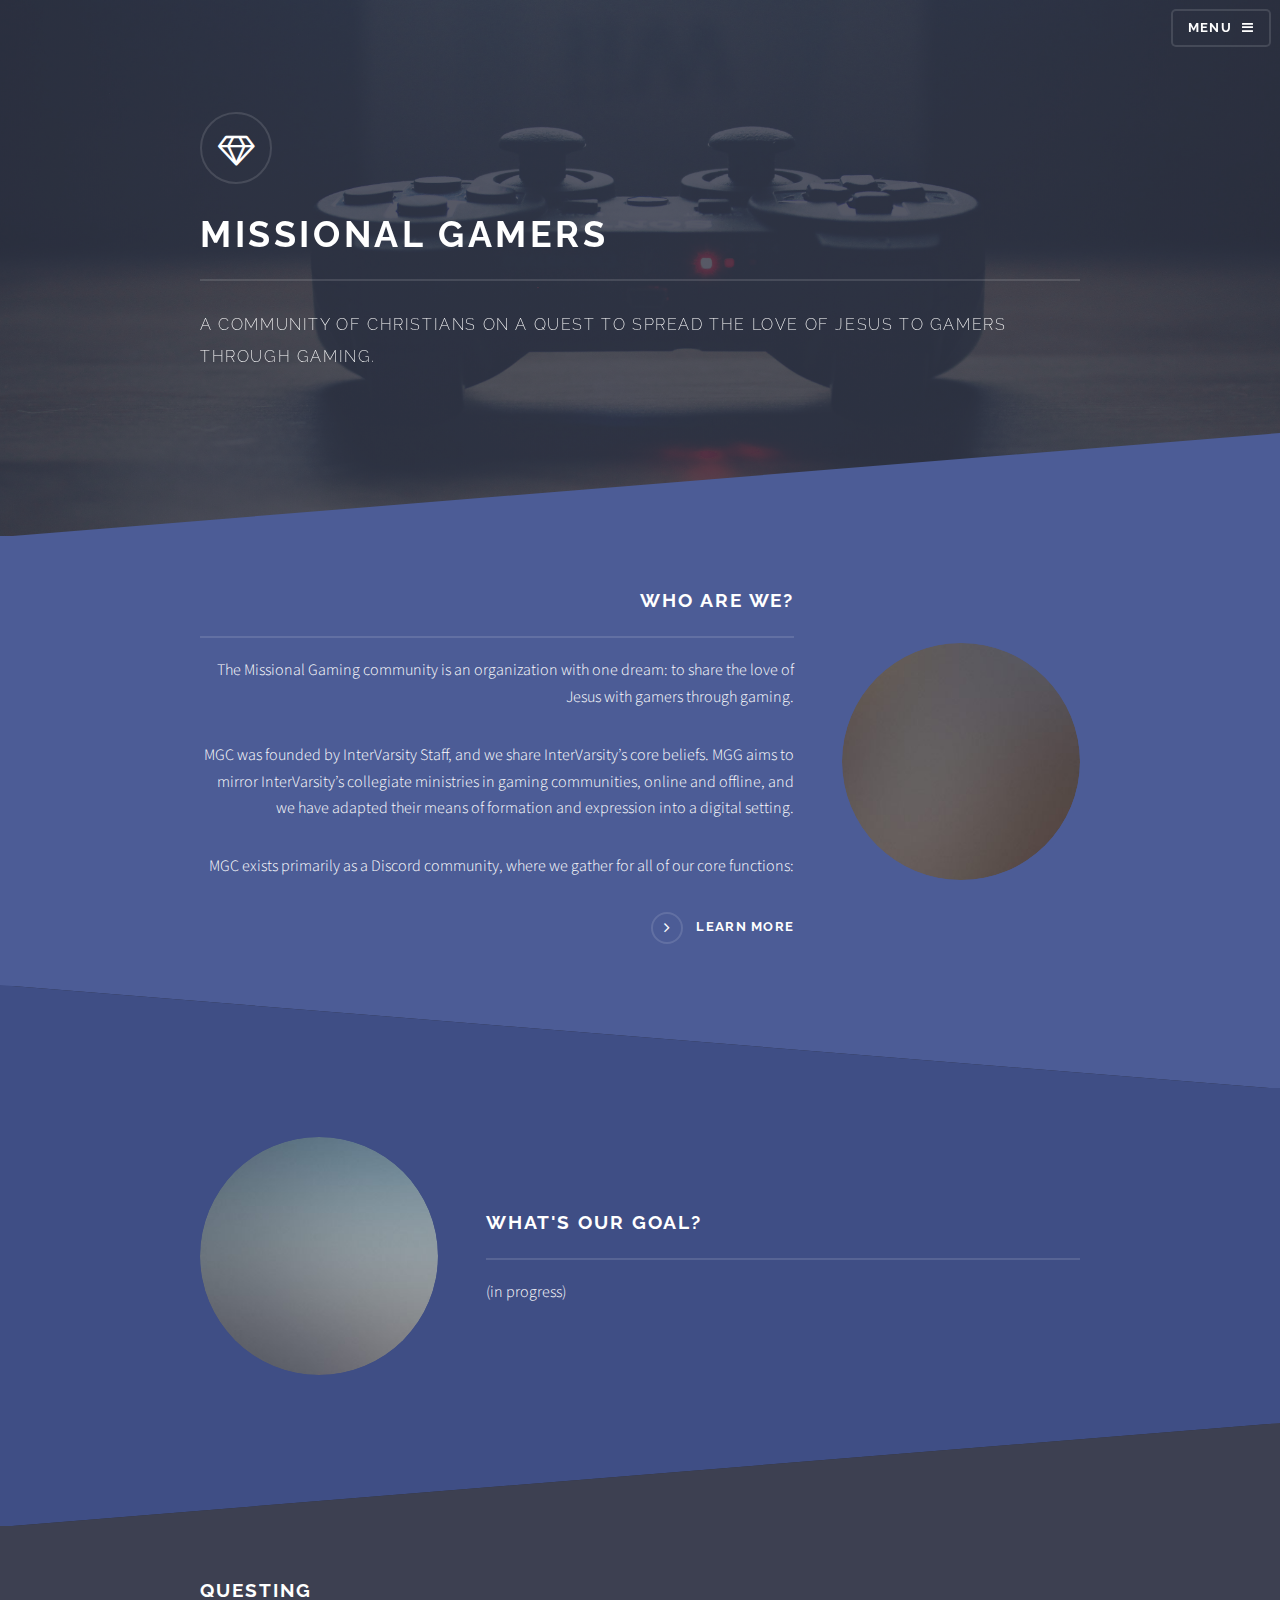
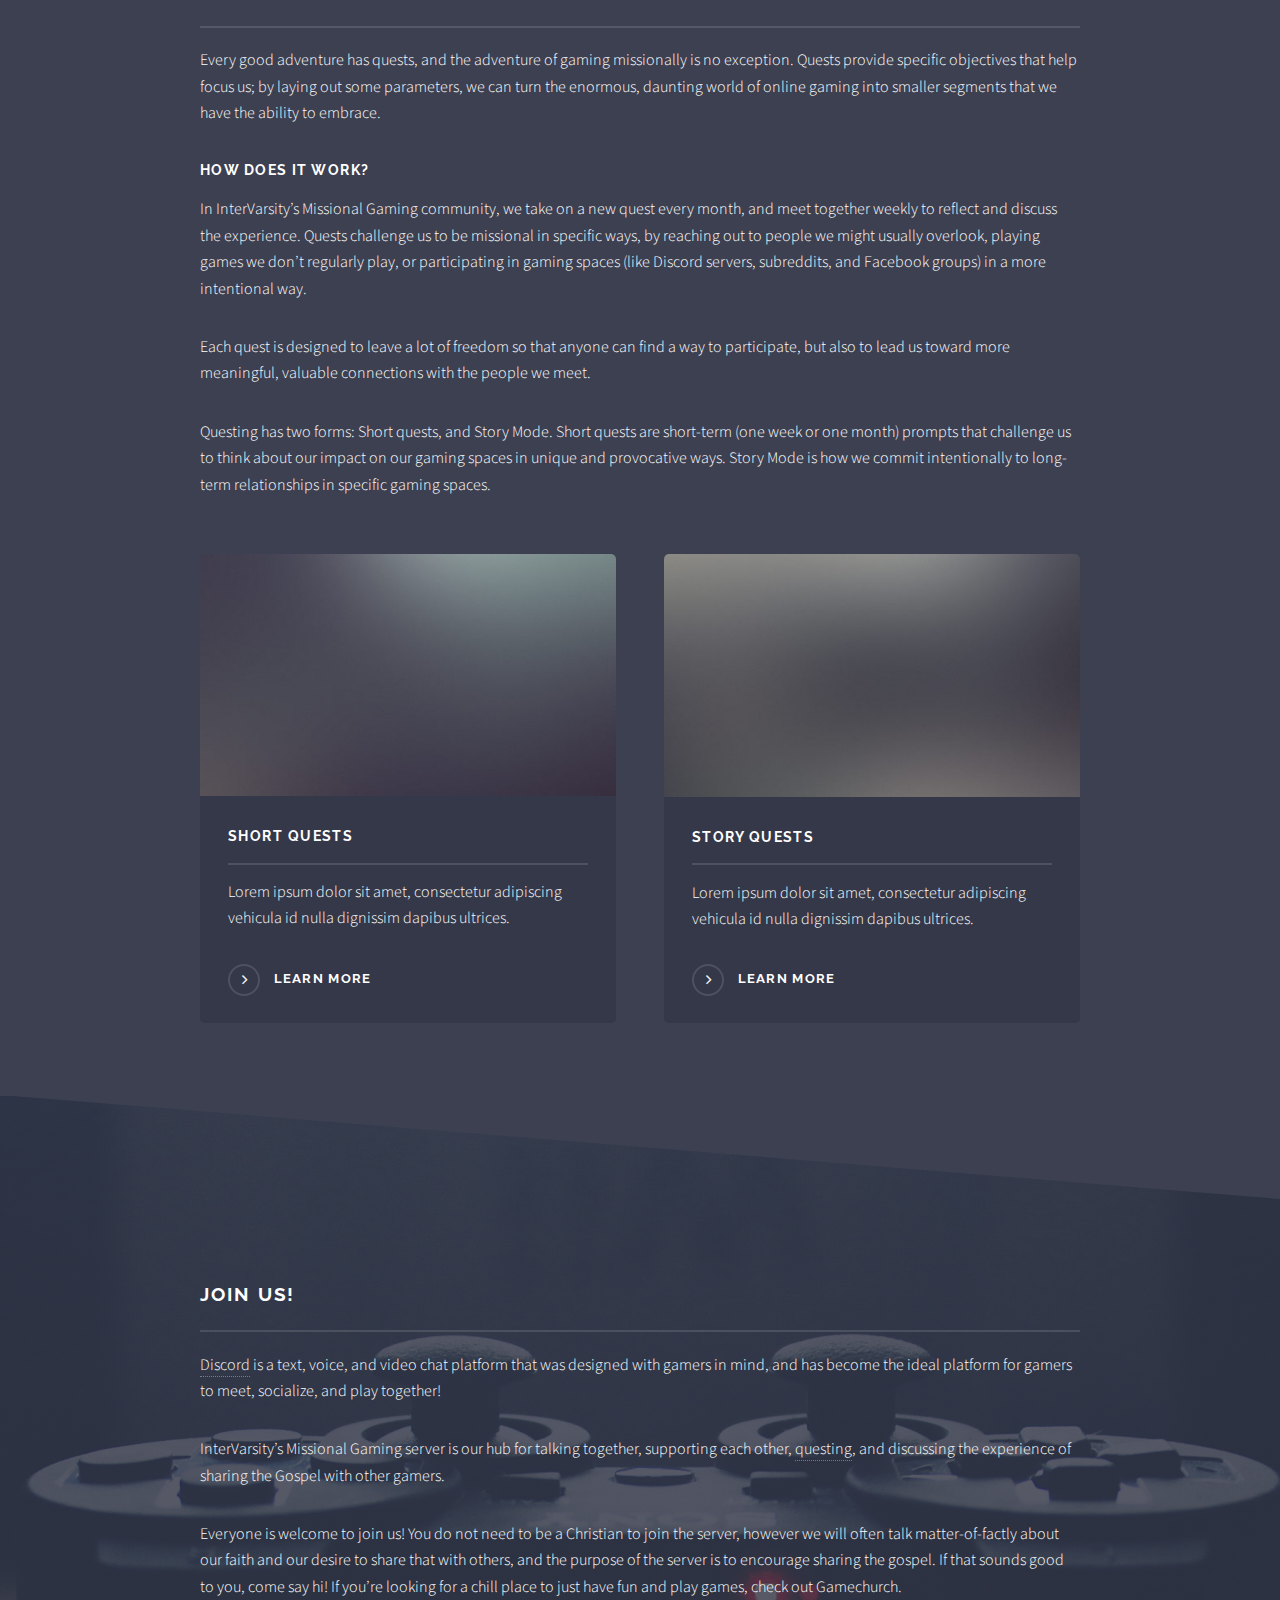
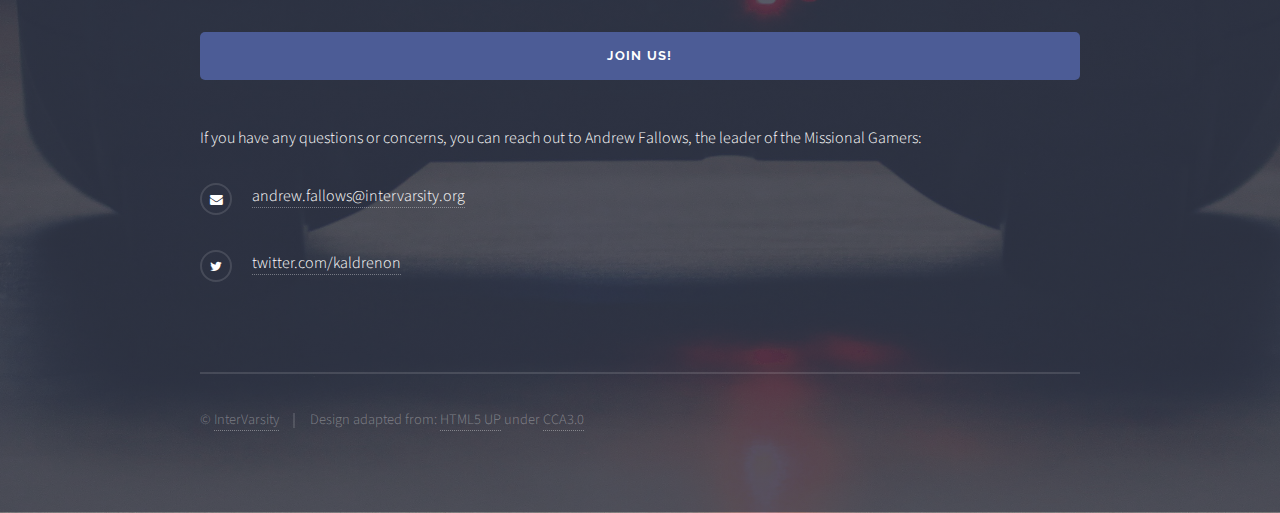
==== commit 3e93a7b5: "major cleanup" ====
--- a/index.html
+++ b/index.html
@@ -1,183 +1,137 @@
 <!DOCTYPE HTML>
 <!--
-	Solid State by HTML5 UP
-	html5up.net | @ajlkn
-	Free for personal and commercial use under the CCA 3.0 license (html5up.net/license)
+  Solid State by HTML5 UP
+  html5up.net | @ajlkn
+  Free for personal and commercial use under the CCA 3.0 license (html5up.net/license)
 -->
 <html>
-	<head>
-		<title>Solid State by HTML5 UP</title>
-		<meta charset="utf-8" />
-		<meta name="viewport" content="width=device-width, initial-scale=1" />
-		<!--[if lte IE 8]><script src="assets/js/ie/html5shiv.js"></script><![endif]-->
-		<link rel="stylesheet" href="assets/css/main.css" />
-		<!--[if lte IE 9]><link rel="stylesheet" href="assets/css/ie9.css" /><![endif]-->
-		<!--[if lte IE 8]><link rel="stylesheet" href="assets/css/ie8.css" /><![endif]-->
-	</head>
-	<body>
+  <head>
+    <title>Solid State by HTML5 UP</title>
+    <meta charset="utf-8" />
+    <meta name="viewport" content="width=device-width, initial-scale=1" />
+    <link rel="stylesheet" href="assets/css/main.css" />
+  </head>
+  <body>
 
-		<!-- Page Wrapper -->
-			<div id="page-wrapper">
+    <!-- Page Wrapper -->
+    <div id="page-wrapper">
 
-				<!-- Header -->
-					<header id="header" class="alt">
-						<h1><a href="index.html">Solid State</a></h1>
-						<nav>
-							<a href="#menu">Menu</a>
-						</nav>
-					</header>
+      <!-- Header -->
+      <header id="header" class="alt">
+        <h1><a href="index.html">Missional Gaming</a></h1>
+        <nav>
+          <a href="#menu">Menu</a>
+        </nav>
+      </header>
 
-				<!-- Menu -->
-					<nav id="menu">
-						<div class="inner">
-							<h2>Menu</h2>
-							<ul class="links">
-								<li><a href="index.html">Home</a></li>
-								<li><a href="generic.html">Generic</a></li>
-								<li><a href="elements.html">Elements</a></li>
-								<li><a href="#">Log In</a></li>
-								<li><a href="#">Sign Up</a></li>
-							</ul>
-							<a href="#" class="close">Close</a>
-						</div>
-					</nav>
+      <!-- Menu -->
+      <nav id="menu">
+        <div class="inner">
+          <h2>Menu</h2>
+          <ul class="links">
+            <li><a href="index.html">Home</a></li>
+            <li><a href="#who">Who Are We?</a></li>
+            <li><a href="#goal">What's Our Goal?</a></li>
+            <li><a href="#questing">Questing</a></li>
+            <li><a href="#join">Get Involved!</a></li>
+          </ul>
+          <a href="#" class="close">Close</a>
+        </div>
+      </nav>
 
-				<!-- Banner -->
-					<section id="banner">
-						<div class="inner">
-							<div class="logo"><span class="icon fa-diamond"></span></div>
-							<h2>This is Solid State</h2>
-							<p>Another free + fully responsive site template by <a href="http://html5up.net">HTML5 UP</a></p>
-						</div>
-					</section>
+      <!-- Banner -->
+      <section id="banner">
+        <div class="inner">
+          <div class="logo"><span class="icon fa-diamond"></span></div>
+          <h2>Missional Gamers</h2>
+          <p>A community of Christians on a quest to spread the love of Jesus to gamers through gaming.</p>
+        </div>
+      </section>
 
-				<!-- Wrapper -->
-					<section id="wrapper">
+      <!-- Wrapper -->
+      <section id="wrapper">
 
-						<!-- One -->
-							<section id="one" class="wrapper spotlight style1">
-								<div class="inner">
-									<a href="#" class="image"><img src="images/pic01.jpg" alt="" /></a>
-									<div class="content">
-										<h2 class="major">Magna arcu feugiat</h2>
-										<p>Lorem ipsum dolor sit amet, etiam lorem adipiscing elit. Cras turpis ante, nullam sit amet turpis non, sollicitudin posuere urna. Mauris id tellus arcu. Nunc vehicula id nulla dignissim dapibus. Nullam ultrices, neque et faucibus viverra, ex nulla cursus.</p>
-										<a href="#" class="special">Learn more</a>
-									</div>
-								</div>
-							</section>
+        <!-- One -->
+        <section id="who" class="wrapper spotlight style1">
+          <div class="inner">
+            <a href="#" class="image"><img src="images/pic01.jpg" alt="" /></a>
+            <div class="content">
+              <h2 class="major">Who Are We?</h2>
+              <p>The Missional Gaming community is an organization with one dream: to share the love of Jesus with gamers through gaming.</p>
+              <p>MGC was founded by InterVarsity Staff, and we share InterVarsity’s core beliefs. MGG aims to mirror InterVarsity’s collegiate ministries in gaming communities, online and offline, and we have adapted their means of formation and expression into a digital setting.</p>
+              <p>MGC exists primarily as a Discord community, where we gather for all of our core functions:</p>
+              <a href="#" class="special">Learn more</a>
+            </div>
+          </div>
+        </section>
 
-						<!-- Two -->
-							<section id="two" class="wrapper alt spotlight style2">
-								<div class="inner">
-									<a href="#" class="image"><img src="images/pic02.jpg" alt="" /></a>
-									<div class="content">
-										<h2 class="major">Tempus adipiscing</h2>
-										<p>Lorem ipsum dolor sit amet, etiam lorem adipiscing elit. Cras turpis ante, nullam sit amet turpis non, sollicitudin posuere urna. Mauris id tellus arcu. Nunc vehicula id nulla dignissim dapibus. Nullam ultrices, neque et faucibus viverra, ex nulla cursus.</p>
-										<a href="#" class="special">Learn more</a>
-									</div>
-								</div>
-							</section>
+        <!-- Two -->
+        <section id="goal" class="wrapper alt spotlight style3">
+          <div class="inner">
+            <a href="#" class="image"><img src="images/pic02.jpg" alt="" /></a>
+            <div class="content">
+              <h2 class="major">What's Our Goal?</h2>
+              <p>(in progress)</p>
+            </div>
+          </div>
+        </section>
 
-						<!-- Three -->
-							<section id="three" class="wrapper spotlight style3">
-								<div class="inner">
-									<a href="#" class="image"><img src="images/pic03.jpg" alt="" /></a>
-									<div class="content">
-										<h2 class="major">Nullam dignissim</h2>
-										<p>Lorem ipsum dolor sit amet, etiam lorem adipiscing elit. Cras turpis ante, nullam sit amet turpis non, sollicitudin posuere urna. Mauris id tellus arcu. Nunc vehicula id nulla dignissim dapibus. Nullam ultrices, neque et faucibus viverra, ex nulla cursus.</p>
-										<a href="#" class="special">Learn more</a>
-									</div>
-								</div>
-							</section>
+        <!-- Three -->
+        <section id="questing" class="wrapper style3">
+          <div class="inner">
+            <div class="content">
+              <h2 class="major">Questing</h2>
+              <p>Every good adventure has quests, and the adventure of gaming missionally is no exception. Quests provide specific objectives that help focus us; by laying out some parameters, we can turn the enormous, daunting world of online gaming into smaller segments that we have the ability to embrace.</p>
+              <h3>How Does It Work?</h3>
+              <p>In InterVarsity’s Missional Gaming community, we take on a new quest every month, and meet together weekly to reflect and discuss the experience. Quests challenge us to be missional in specific ways, by reaching out to people we might usually overlook, playing games we don’t regularly play, or participating in gaming spaces (like Discord servers, subreddits, and Facebook groups) in a more intentional way.</p>
+              <p>Each quest is designed to leave a lot of freedom so that anyone can find a way to participate, but also to lead us toward more meaningful, valuable connections with the people we meet.</p>
+              <p>Questing has two forms: Short quests, and Story Mode. Short quests are short-term (one week or one month) prompts that challenge us to think about our impact on our gaming spaces in unique and provocative ways. Story Mode is how we commit intentionally to long-term relationships in specific gaming spaces.</p>
+              <section class="features">
+                <article>
+                  <a href="#" class="image"><img src="images/pic04.jpg" alt="" /></a>
+                  <h3 class="major">Short Quests</h3>
+                  <p>Lorem ipsum dolor sit amet, consectetur adipiscing vehicula id nulla dignissim dapibus ultrices.</p>
+                  <a href="#" class="special">Learn more</a>
+                </article>
+                <article>
+                  <a href="#" class="image"><img src="images/pic05.jpg" alt="" /></a>
+                  <h3 class="major">Story Quests</h3>
+                  <p>Lorem ipsum dolor sit amet, consectetur adipiscing vehicula id nulla dignissim dapibus ultrices.</p>
+                  <a href="#" class="special">Learn more</a>
+                </article>
+              </section>
+            </div>
+          </div>
+        </section>
+      </section>
 
-						<!-- Four -->
-							<section id="four" class="wrapper alt style1">
-								<div class="inner">
-									<h2 class="major">Vitae phasellus</h2>
-									<p>Cras mattis ante fermentum, malesuada neque vitae, eleifend erat. Phasellus non pulvinar erat. Fusce tincidunt, nisl eget mattis egestas, purus ipsum consequat orci, sit amet lobortis lorem lacus in tellus. Sed ac elementum arcu. Quisque placerat auctor laoreet.</p>
-									<section class="features">
-										<article>
-											<a href="#" class="image"><img src="images/pic04.jpg" alt="" /></a>
-											<h3 class="major">Sed feugiat lorem</h3>
-											<p>Lorem ipsum dolor sit amet, consectetur adipiscing vehicula id nulla dignissim dapibus ultrices.</p>
-											<a href="#" class="special">Learn more</a>
-										</article>
-										<article>
-											<a href="#" class="image"><img src="images/pic05.jpg" alt="" /></a>
-											<h3 class="major">Nisl placerat</h3>
-											<p>Lorem ipsum dolor sit amet, consectetur adipiscing vehicula id nulla dignissim dapibus ultrices.</p>
-											<a href="#" class="special">Learn more</a>
-										</article>
-										<article>
-											<a href="#" class="image"><img src="images/pic06.jpg" alt="" /></a>
-											<h3 class="major">Ante fermentum</h3>
-											<p>Lorem ipsum dolor sit amet, consectetur adipiscing vehicula id nulla dignissim dapibus ultrices.</p>
-											<a href="#" class="special">Learn more</a>
-										</article>
-										<article>
-											<a href="#" class="image"><img src="images/pic07.jpg" alt="" /></a>
-											<h3 class="major">Fusce consequat</h3>
-											<p>Lorem ipsum dolor sit amet, consectetur adipiscing vehicula id nulla dignissim dapibus ultrices.</p>
-											<a href="#" class="special">Learn more</a>
-										</article>
-									</section>
-									<ul class="actions">
-										<li><a href="#" class="button">Browse All</a></li>
-									</ul>
-								</div>
-							</section>
+      <!-- Footer -->
+      <section id="footer">
+        <div class="inner">
+          <h2 class="major">Join Us!</h2>
+          <p><a href="http://discord.gg">Discord</a> is a text, voice, and video chat platform that was designed with gamers in mind, and has become the
+            ideal platform for gamers to meet, socialize, and play together!</p>
+          <p>InterVarsity’s Missional Gaming server is our hub for talking together, supporting each other, <a href="#questing">questing</a>, and discussing the experience of sharing the Gospel with other gamers.</p>
+          <p>Everyone is welcome to join us! You do not need to be a Christian to join the server, however we will often talk matter-of-factly about our faith and our desire to share that with others, and the purpose of the server is to encourage sharing the gospel. If that sounds good to you, come say hi! If you’re looking for a chill place to just have fun and play games, check out Gamechurch.</p>
+          <p><a class="button special fit" href="/discord">Join Us!</a></p>
+          <p>If you have any questions or concerns, you can reach out to Andrew Fallows, the leader of the Missional Gamers:</p>
+          <ul class="contact">
+            <li class="fa-envelope"><a href="mailto:andrew.fallows@intervarsity.org">andrew.fallows@intervarsity.org</a></li>
+            <li class="fa-twitter"><a href="#">twitter.com/kaldrenon</a></li>
+          </ul>
+          <ul class="copyright">
+            <li>&copy; <a href="http://intervarsity.org">InterVarsity</a></li><li>Design adapted from: <a href="http://html5up.net">HTML5 UP</a> under <a href="https://creativecommons.org/licenses/by/3.0/">CCA3.0</a></li>
+          </ul>
+        </div>
+      </section>
+    </div>
 
-					</section>
+    <!-- Scripts -->
+    <script src="assets/js/skel.min.js"></script>
+    <script src="assets/js/jquery.min.js"></script>
+    <script src="assets/js/jquery.scrollex.min.js"></script>
+    <script src="assets/js/util.js"></script>
+    <script src="assets/js/main.js"></script>
 
-				<!-- Footer -->
-					<section id="footer">
-						<div class="inner">
-							<h2 class="major">Get in touch</h2>
-							<p>Cras mattis ante fermentum, malesuada neque vitae, eleifend erat. Phasellus non pulvinar erat. Fusce tincidunt, nisl eget mattis egestas, purus ipsum consequat orci, sit amet lobortis lorem lacus in tellus. Sed ac elementum arcu. Quisque placerat auctor laoreet.</p>
-							<form method="post" action="#">
-								<div class="field">
-									<label for="name">Name</label>
-									<input type="text" name="name" id="name" />
-								</div>
-								<div class="field">
-									<label for="email">Email</label>
-									<input type="email" name="email" id="email" />
-								</div>
-								<div class="field">
-									<label for="message">Message</label>
-									<textarea name="message" id="message" rows="4"></textarea>
-								</div>
-								<ul class="actions">
-									<li><input type="submit" value="Send Message" /></li>
-								</ul>
-							</form>
-							<ul class="contact">
-								<li class="fa-home">
-									Untitled Inc<br />
-									1234 Somewhere Road Suite #2894<br />
-									Nashville, TN 00000-0000
-								</li>
-								<li class="fa-phone">(000) 000-0000</li>
-								<li class="fa-envelope"><a href="#">information@untitled.tld</a></li>
-								<li class="fa-twitter"><a href="#">twitter.com/untitled-tld</a></li>
-								<li class="fa-facebook"><a href="#">facebook.com/untitled-tld</a></li>
-								<li class="fa-instagram"><a href="#">instagram.com/untitled-tld</a></li>
-							</ul>
-							<ul class="copyright">
-								<li>&copy; Untitled Inc. All rights reserved.</li><li>Design: <a href="http://html5up.net">HTML5 UP</a></li>
-							</ul>
-						</div>
-					</section>
-
-			</div>
-
-		<!-- Scripts -->
-			<script src="assets/js/skel.min.js"></script>
-			<script src="assets/js/jquery.min.js"></script>
-			<script src="assets/js/jquery.scrollex.min.js"></script>
-			<script src="assets/js/util.js"></script>
-			<!--[if lte IE 8]><script src="assets/js/ie/respond.min.js"></script><![endif]-->
-			<script src="assets/js/main.js"></script>
-
-	</body>
-</html>+  </body>
+</html>
--- a/assets/css/main.css
+++ b/assets/css/main.css
@@ -2,3866 +2,3866 @@
 @import url("https://fonts.googleapis.com/css?family=Raleway:200,700|Source+Sans+Pro:300,600,300italic,600italic");
 
 /*
-	Solid State by HTML5 UP
-	html5up.net | @ajlkn
-	Free for personal and commercial use under the CCA 3.0 license (html5up.net/license)
-*/
+Solid State by HTML5 UP
+html5up.net | @ajlkn
+Free for personal and commercial use under the CCA 3.0 license (html5up.net/license)
+ */
 
 /* Reset */
 
-	html, body, div, span, applet, object, iframe, h1, h2, h3, h4, h5, h6, p, blockquote, pre, a, abbr, acronym, address, big, cite, code, del, dfn, em, img, ins, kbd, q, s, samp, small, strike, strong, sub, sup, tt, var, b, u, i, center, dl, dt, dd, ol, ul, li, fieldset, form, label, legend, table, caption, tbody, tfoot, thead, tr, th, td, article, aside, canvas, details, embed, figure, figcaption, footer, header, hgroup, menu, nav, output, ruby, section, summary, time, mark, audio, video {
-		margin: 0;
-		padding: 0;
-		border: 0;
-		font-size: 100%;
-		font: inherit;
-		vertical-align: baseline;
-	}
-
-	article, aside, details, figcaption, figure, footer, header, hgroup, menu, nav, section {
-		display: block;
-	}
-
-	body {
-		line-height: 1;
-	}
-
-	ol, ul {
-		list-style: none;
-	}
-
-	blockquote, q {
-		quotes: none;
-	}
-
-	blockquote:before, blockquote:after, q:before, q:after {
-		content: '';
-		content: none;
-	}
-
-	table {
-		border-collapse: collapse;
-		border-spacing: 0;
-	}
-
-	body {
-		-webkit-text-size-adjust: none;
-	}
+html, body, div, span, applet, object, iframe, h1, h2, h3, h4, h5, h6, p, blockquote, pre, a, abbr, acronym, address, big, cite, code, del, dfn, em, img, ins, kbd, q, s, samp, small, strike, strong, sub, sup, tt, var, b, u, i, center, dl, dt, dd, ol, ul, li, fieldset, form, label, legend, table, caption, tbody, tfoot, thead, tr, th, td, article, aside, canvas, details, embed, figure, figcaption, footer, header, hgroup, menu, nav, output, ruby, section, summary, time, mark, audio, video {
+  margin: 0;
+  padding: 0;
+  border: 0;
+  font-size: 100%;
+  font: inherit;
+  vertical-align: baseline;
+}
+
+article, aside, details, figcaption, figure, footer, header, hgroup, menu, nav, section {
+  display: block;
+}
+
+body {
+  line-height: 1;
+}
+
+ol, ul {
+  list-style: none;
+}
+
+blockquote, q {
+  quotes: none;
+}
+
+blockquote:before, blockquote:after, q:before, q:after {
+  content: '';
+  content: none;
+}
+
+table {
+  border-collapse: collapse;
+  border-spacing: 0;
+}
+
+body {
+  -webkit-text-size-adjust: none;
+}
 
 /* Box Model */
 
-	*, *:before, *:after {
-		-moz-box-sizing: border-box;
-		-webkit-box-sizing: border-box;
-		box-sizing: border-box;
-	}
+*, *:before, *:after {
+  -moz-box-sizing: border-box;
+  -webkit-box-sizing: border-box;
+  box-sizing: border-box;
+}
 
 /* Grid */
 
-	.row {
-		border-bottom: solid 1px transparent;
-		-moz-box-sizing: border-box;
-		-webkit-box-sizing: border-box;
-		box-sizing: border-box;
-	}
-
-	.row > * {
-		float: left;
-		-moz-box-sizing: border-box;
-		-webkit-box-sizing: border-box;
-		box-sizing: border-box;
-	}
-
-	.row:after, .row:before {
-		content: '';
-		display: block;
-		clear: both;
-		height: 0;
-	}
-
-	.row.uniform > * > :first-child {
-		margin-top: 0;
-	}
-
-	.row.uniform > * > :last-child {
-		margin-bottom: 0;
-	}
-
-	.row.\30 \25 > * {
-		padding: 0 0 0 0em;
-	}
-
-	.row.\30 \25 {
-		margin: 0 0 -1px 0em;
-	}
-
-	.row.uniform.\30 \25 > * {
-		padding: 0em 0 0 0em;
-	}
-
-	.row.uniform.\30 \25 {
-		margin: 0em 0 -1px 0em;
-	}
-
-	.row > * {
-		padding: 0 0 0 1.75em;
-	}
-
-	.row {
-		margin: 0 0 -1px -1.75em;
-	}
-
-	.row.uniform > * {
-		padding: 1.75em 0 0 1.75em;
-	}
-
-	.row.uniform {
-		margin: -1.75em 0 -1px -1.75em;
-	}
-
-	.row.\32 00\25 > * {
-		padding: 0 0 0 3.5em;
-	}
-
-	.row.\32 00\25 {
-		margin: 0 0 -1px -3.5em;
-	}
-
-	.row.uniform.\32 00\25 > * {
-		padding: 3.5em 0 0 3.5em;
-	}
-
-	.row.uniform.\32 00\25 {
-		margin: -3.5em 0 -1px -3.5em;
-	}
-
-	.row.\31 50\25 > * {
-		padding: 0 0 0 2.625em;
-	}
-
-	.row.\31 50\25 {
-		margin: 0 0 -1px -2.625em;
-	}
-
-	.row.uniform.\31 50\25 > * {
-		padding: 2.625em 0 0 2.625em;
-	}
-
-	.row.uniform.\31 50\25 {
-		margin: -2.625em 0 -1px -2.625em;
-	}
-
-	.row.\35 0\25 > * {
-		padding: 0 0 0 0.875em;
-	}
-
-	.row.\35 0\25 {
-		margin: 0 0 -1px -0.875em;
-	}
-
-	.row.uniform.\35 0\25 > * {
-		padding: 0.875em 0 0 0.875em;
-	}
-
-	.row.uniform.\35 0\25 {
-		margin: -0.875em 0 -1px -0.875em;
-	}
-
-	.row.\32 5\25 > * {
-		padding: 0 0 0 0.4375em;
-	}
-
-	.row.\32 5\25 {
-		margin: 0 0 -1px -0.4375em;
-	}
-
-	.row.uniform.\32 5\25 > * {
-		padding: 0.4375em 0 0 0.4375em;
-	}
-
-	.row.uniform.\32 5\25 {
-		margin: -0.4375em 0 -1px -0.4375em;
-	}
-
-	.\31 2u, .\31 2u\24 {
-		width: 100%;
-		clear: none;
-		margin-left: 0;
-	}
-
-	.\31 1u, .\31 1u\24 {
-		width: 91.6666666667%;
-		clear: none;
-		margin-left: 0;
-	}
-
-	.\31 0u, .\31 0u\24 {
-		width: 83.3333333333%;
-		clear: none;
-		margin-left: 0;
-	}
-
-	.\39 u, .\39 u\24 {
-		width: 75%;
-		clear: none;
-		margin-left: 0;
-	}
-
-	.\38 u, .\38 u\24 {
-		width: 66.6666666667%;
-		clear: none;
-		margin-left: 0;
-	}
-
-	.\37 u, .\37 u\24 {
-		width: 58.3333333333%;
-		clear: none;
-		margin-left: 0;
-	}
-
-	.\36 u, .\36 u\24 {
-		width: 50%;
-		clear: none;
-		margin-left: 0;
-	}
-
-	.\35 u, .\35 u\24 {
-		width: 41.6666666667%;
-		clear: none;
-		margin-left: 0;
-	}
-
-	.\34 u, .\34 u\24 {
-		width: 33.3333333333%;
-		clear: none;
-		margin-left: 0;
-	}
-
-	.\33 u, .\33 u\24 {
-		width: 25%;
-		clear: none;
-		margin-left: 0;
-	}
-
-	.\32 u, .\32 u\24 {
-		width: 16.6666666667%;
-		clear: none;
-		margin-left: 0;
-	}
-
-	.\31 u, .\31 u\24 {
-		width: 8.3333333333%;
-		clear: none;
-		margin-left: 0;
-	}
-
-	.\31 2u\24 + *,
-	.\31 1u\24 + *,
-	.\31 0u\24 + *,
-	.\39 u\24 + *,
-	.\38 u\24 + *,
-	.\37 u\24 + *,
-	.\36 u\24 + *,
-	.\35 u\24 + *,
-	.\34 u\24 + *,
-	.\33 u\24 + *,
-	.\32 u\24 + *,
-	.\31 u\24 + * {
-		clear: left;
-	}
-
-	.\-11u {
-		margin-left: 91.66667%;
-	}
-
-	.\-10u {
-		margin-left: 83.33333%;
-	}
-
-	.\-9u {
-		margin-left: 75%;
-	}
-
-	.\-8u {
-		margin-left: 66.66667%;
-	}
-
-	.\-7u {
-		margin-left: 58.33333%;
-	}
-
-	.\-6u {
-		margin-left: 50%;
-	}
-
-	.\-5u {
-		margin-left: 41.66667%;
-	}
-
-	.\-4u {
-		margin-left: 33.33333%;
-	}
-
-	.\-3u {
-		margin-left: 25%;
-	}
-
-	.\-2u {
-		margin-left: 16.66667%;
-	}
-
-	.\-1u {
-		margin-left: 8.33333%;
-	}
-
-	@media screen and (max-width: 1680px) {
-
-		.row > * {
-			padding: 0 0 0 1.75em;
-		}
-
-		.row {
-			margin: 0 0 -1px -1.75em;
-		}
-
-		.row.uniform > * {
-			padding: 1.75em 0 0 1.75em;
-		}
-
-		.row.uniform {
-			margin: -1.75em 0 -1px -1.75em;
-		}
-
-		.row.\32 00\25 > * {
-			padding: 0 0 0 3.5em;
-		}
-
-		.row.\32 00\25 {
-			margin: 0 0 -1px -3.5em;
-		}
-
-		.row.uniform.\32 00\25 > * {
-			padding: 3.5em 0 0 3.5em;
-		}
-
-		.row.uniform.\32 00\25 {
-			margin: -3.5em 0 -1px -3.5em;
-		}
-
-		.row.\31 50\25 > * {
-			padding: 0 0 0 2.625em;
-		}
-
-		.row.\31 50\25 {
-			margin: 0 0 -1px -2.625em;
-		}
-
-		.row.uniform.\31 50\25 > * {
-			padding: 2.625em 0 0 2.625em;
-		}
-
-		.row.uniform.\31 50\25 {
-			margin: -2.625em 0 -1px -2.625em;
-		}
-
-		.row.\35 0\25 > * {
-			padding: 0 0 0 0.875em;
-		}
-
-		.row.\35 0\25 {
-			margin: 0 0 -1px -0.875em;
-		}
-
-		.row.uniform.\35 0\25 > * {
-			padding: 0.875em 0 0 0.875em;
-		}
-
-		.row.uniform.\35 0\25 {
-			margin: -0.875em 0 -1px -0.875em;
-		}
-
-		.row.\32 5\25 > * {
-			padding: 0 0 0 0.4375em;
-		}
-
-		.row.\32 5\25 {
-			margin: 0 0 -1px -0.4375em;
-		}
-
-		.row.uniform.\32 5\25 > * {
-			padding: 0.4375em 0 0 0.4375em;
-		}
-
-		.row.uniform.\32 5\25 {
-			margin: -0.4375em 0 -1px -0.4375em;
-		}
-
-		.\31 2u\28xlarge\29, .\31 2u\24\28xlarge\29 {
-			width: 100%;
-			clear: none;
-			margin-left: 0;
-		}
-
-		.\31 1u\28xlarge\29, .\31 1u\24\28xlarge\29 {
-			width: 91.6666666667%;
-			clear: none;
-			margin-left: 0;
-		}
-
-		.\31 0u\28xlarge\29, .\31 0u\24\28xlarge\29 {
-			width: 83.3333333333%;
-			clear: none;
-			margin-left: 0;
-		}
-
-		.\39 u\28xlarge\29, .\39 u\24\28xlarge\29 {
-			width: 75%;
-			clear: none;
-			margin-left: 0;
-		}
-
-		.\38 u\28xlarge\29, .\38 u\24\28xlarge\29 {
-			width: 66.6666666667%;
-			clear: none;
-			margin-left: 0;
-		}
-
-		.\37 u\28xlarge\29, .\37 u\24\28xlarge\29 {
-			width: 58.3333333333%;
-			clear: none;
-			margin-left: 0;
-		}
-
-		.\36 u\28xlarge\29, .\36 u\24\28xlarge\29 {
-			width: 50%;
-			clear: none;
-			margin-left: 0;
-		}
-
-		.\35 u\28xlarge\29, .\35 u\24\28xlarge\29 {
-			width: 41.6666666667%;
-			clear: none;
-			margin-left: 0;
-		}
-
-		.\34 u\28xlarge\29, .\34 u\24\28xlarge\29 {
-			width: 33.3333333333%;
-			clear: none;
-			margin-left: 0;
-		}
-
-		.\33 u\28xlarge\29, .\33 u\24\28xlarge\29 {
-			width: 25%;
-			clear: none;
-			margin-left: 0;
-		}
-
-		.\32 u\28xlarge\29, .\32 u\24\28xlarge\29 {
-			width: 16.6666666667%;
-			clear: none;
-			margin-left: 0;
-		}
-
-		.\31 u\28xlarge\29, .\31 u\24\28xlarge\29 {
-			width: 8.3333333333%;
-			clear: none;
-			margin-left: 0;
-		}
-
-		.\31 2u\24\28xlarge\29 + *,
-		.\31 1u\24\28xlarge\29 + *,
-		.\31 0u\24\28xlarge\29 + *,
-		.\39 u\24\28xlarge\29 + *,
-		.\38 u\24\28xlarge\29 + *,
-		.\37 u\24\28xlarge\29 + *,
-		.\36 u\24\28xlarge\29 + *,
-		.\35 u\24\28xlarge\29 + *,
-		.\34 u\24\28xlarge\29 + *,
-		.\33 u\24\28xlarge\29 + *,
-		.\32 u\24\28xlarge\29 + *,
-		.\31 u\24\28xlarge\29 + * {
-			clear: left;
-		}
-
-		.\-11u\28xlarge\29 {
-			margin-left: 91.66667%;
-		}
-
-		.\-10u\28xlarge\29 {
-			margin-left: 83.33333%;
-		}
-
-		.\-9u\28xlarge\29 {
-			margin-left: 75%;
-		}
-
-		.\-8u\28xlarge\29 {
-			margin-left: 66.66667%;
-		}
-
-		.\-7u\28xlarge\29 {
-			margin-left: 58.33333%;
-		}
-
-		.\-6u\28xlarge\29 {
-			margin-left: 50%;
-		}
-
-		.\-5u\28xlarge\29 {
-			margin-left: 41.66667%;
-		}
-
-		.\-4u\28xlarge\29 {
-			margin-left: 33.33333%;
-		}
-
-		.\-3u\28xlarge\29 {
-			margin-left: 25%;
-		}
-
-		.\-2u\28xlarge\29 {
-			margin-left: 16.66667%;
-		}
-
-		.\-1u\28xlarge\29 {
-			margin-left: 8.33333%;
-		}
-
-	}
-
-	@media screen and (max-width: 1280px) {
-
-		.row > * {
-			padding: 0 0 0 1.75em;
-		}
-
-		.row {
-			margin: 0 0 -1px -1.75em;
-		}
-
-		.row.uniform > * {
-			padding: 1.75em 0 0 1.75em;
-		}
-
-		.row.uniform {
-			margin: -1.75em 0 -1px -1.75em;
-		}
-
-		.row.\32 00\25 > * {
-			padding: 0 0 0 3.5em;
-		}
-
-		.row.\32 00\25 {
-			margin: 0 0 -1px -3.5em;
-		}
-
-		.row.uniform.\32 00\25 > * {
-			padding: 3.5em 0 0 3.5em;
-		}
-
-		.row.uniform.\32 00\25 {
-			margin: -3.5em 0 -1px -3.5em;
-		}
-
-		.row.\31 50\25 > * {
-			padding: 0 0 0 2.625em;
-		}
-
-		.row.\31 50\25 {
-			margin: 0 0 -1px -2.625em;
-		}
-
-		.row.uniform.\31 50\25 > * {
-			padding: 2.625em 0 0 2.625em;
-		}
-
-		.row.uniform.\31 50\25 {
-			margin: -2.625em 0 -1px -2.625em;
-		}
-
-		.row.\35 0\25 > * {
-			padding: 0 0 0 0.875em;
-		}
-
-		.row.\35 0\25 {
-			margin: 0 0 -1px -0.875em;
-		}
-
-		.row.uniform.\35 0\25 > * {
-			padding: 0.875em 0 0 0.875em;
-		}
-
-		.row.uniform.\35 0\25 {
-			margin: -0.875em 0 -1px -0.875em;
-		}
-
-		.row.\32 5\25 > * {
-			padding: 0 0 0 0.4375em;
-		}
-
-		.row.\32 5\25 {
-			margin: 0 0 -1px -0.4375em;
-		}
-
-		.row.uniform.\32 5\25 > * {
-			padding: 0.4375em 0 0 0.4375em;
-		}
-
-		.row.uniform.\32 5\25 {
-			margin: -0.4375em 0 -1px -0.4375em;
-		}
-
-		.\31 2u\28large\29, .\31 2u\24\28large\29 {
-			width: 100%;
-			clear: none;
-			margin-left: 0;
-		}
-
-		.\31 1u\28large\29, .\31 1u\24\28large\29 {
-			width: 91.6666666667%;
-			clear: none;
-			margin-left: 0;
-		}
-
-		.\31 0u\28large\29, .\31 0u\24\28large\29 {
-			width: 83.3333333333%;
-			clear: none;
-			margin-left: 0;
-		}
-
-		.\39 u\28large\29, .\39 u\24\28large\29 {
-			width: 75%;
-			clear: none;
-			margin-left: 0;
-		}
-
-		.\38 u\28large\29, .\38 u\24\28large\29 {
-			width: 66.6666666667%;
-			clear: none;
-			margin-left: 0;
-		}
-
-		.\37 u\28large\29, .\37 u\24\28large\29 {
-			width: 58.3333333333%;
-			clear: none;
-			margin-left: 0;
-		}
-
-		.\36 u\28large\29, .\36 u\24\28large\29 {
-			width: 50%;
-			clear: none;
-			margin-left: 0;
-		}
-
-		.\35 u\28large\29, .\35 u\24\28large\29 {
-			width: 41.6666666667%;
-			clear: none;
-			margin-left: 0;
-		}
-
-		.\34 u\28large\29, .\34 u\24\28large\29 {
-			width: 33.3333333333%;
-			clear: none;
-			margin-left: 0;
-		}
-
-		.\33 u\28large\29, .\33 u\24\28large\29 {
-			width: 25%;
-			clear: none;
-			margin-left: 0;
-		}
-
-		.\32 u\28large\29, .\32 u\24\28large\29 {
-			width: 16.6666666667%;
-			clear: none;
-			margin-left: 0;
-		}
-
-		.\31 u\28large\29, .\31 u\24\28large\29 {
-			width: 8.3333333333%;
-			clear: none;
-			margin-left: 0;
-		}
-
-		.\31 2u\24\28large\29 + *,
-		.\31 1u\24\28large\29 + *,
-		.\31 0u\24\28large\29 + *,
-		.\39 u\24\28large\29 + *,
-		.\38 u\24\28large\29 + *,
-		.\37 u\24\28large\29 + *,
-		.\36 u\24\28large\29 + *,
-		.\35 u\24\28large\29 + *,
-		.\34 u\24\28large\29 + *,
-		.\33 u\24\28large\29 + *,
-		.\32 u\24\28large\29 + *,
-		.\31 u\24\28large\29 + * {
-			clear: left;
-		}
-
-		.\-11u\28large\29 {
-			margin-left: 91.66667%;
-		}
-
-		.\-10u\28large\29 {
-			margin-left: 83.33333%;
-		}
-
-		.\-9u\28large\29 {
-			margin-left: 75%;
-		}
-
-		.\-8u\28large\29 {
-			margin-left: 66.66667%;
-		}
-
-		.\-7u\28large\29 {
-			margin-left: 58.33333%;
-		}
-
-		.\-6u\28large\29 {
-			margin-left: 50%;
-		}
-
-		.\-5u\28large\29 {
-			margin-left: 41.66667%;
-		}
-
-		.\-4u\28large\29 {
-			margin-left: 33.33333%;
-		}
-
-		.\-3u\28large\29 {
-			margin-left: 25%;
-		}
-
-		.\-2u\28large\29 {
-			margin-left: 16.66667%;
-		}
-
-		.\-1u\28large\29 {
-			margin-left: 8.33333%;
-		}
-
-	}
-
-	@media screen and (max-width: 980px) {
-
-		.row > * {
-			padding: 0 0 0 1.75em;
-		}
-
-		.row {
-			margin: 0 0 -1px -1.75em;
-		}
-
-		.row.uniform > * {
-			padding: 1.75em 0 0 1.75em;
-		}
-
-		.row.uniform {
-			margin: -1.75em 0 -1px -1.75em;
-		}
-
-		.row.\32 00\25 > * {
-			padding: 0 0 0 3.5em;
-		}
-
-		.row.\32 00\25 {
-			margin: 0 0 -1px -3.5em;
-		}
-
-		.row.uniform.\32 00\25 > * {
-			padding: 3.5em 0 0 3.5em;
-		}
-
-		.row.uniform.\32 00\25 {
-			margin: -3.5em 0 -1px -3.5em;
-		}
-
-		.row.\31 50\25 > * {
-			padding: 0 0 0 2.625em;
-		}
-
-		.row.\31 50\25 {
-			margin: 0 0 -1px -2.625em;
-		}
-
-		.row.uniform.\31 50\25 > * {
-			padding: 2.625em 0 0 2.625em;
-		}
-
-		.row.uniform.\31 50\25 {
-			margin: -2.625em 0 -1px -2.625em;
-		}
-
-		.row.\35 0\25 > * {
-			padding: 0 0 0 0.875em;
-		}
-
-		.row.\35 0\25 {
-			margin: 0 0 -1px -0.875em;
-		}
-
-		.row.uniform.\35 0\25 > * {
-			padding: 0.875em 0 0 0.875em;
-		}
-
-		.row.uniform.\35 0\25 {
-			margin: -0.875em 0 -1px -0.875em;
-		}
-
-		.row.\32 5\25 > * {
-			padding: 0 0 0 0.4375em;
-		}
-
-		.row.\32 5\25 {
-			margin: 0 0 -1px -0.4375em;
-		}
-
-		.row.uniform.\32 5\25 > * {
-			padding: 0.4375em 0 0 0.4375em;
-		}
-
-		.row.uniform.\32 5\25 {
-			margin: -0.4375em 0 -1px -0.4375em;
-		}
-
-		.\31 2u\28medium\29, .\31 2u\24\28medium\29 {
-			width: 100%;
-			clear: none;
-			margin-left: 0;
-		}
-
-		.\31 1u\28medium\29, .\31 1u\24\28medium\29 {
-			width: 91.6666666667%;
-			clear: none;
-			margin-left: 0;
-		}
-
-		.\31 0u\28medium\29, .\31 0u\24\28medium\29 {
-			width: 83.3333333333%;
-			clear: none;
-			margin-left: 0;
-		}
-
-		.\39 u\28medium\29, .\39 u\24\28medium\29 {
-			width: 75%;
-			clear: none;
-			margin-left: 0;
-		}
-
-		.\38 u\28medium\29, .\38 u\24\28medium\29 {
-			width: 66.6666666667%;
-			clear: none;
-			margin-left: 0;
-		}
-
-		.\37 u\28medium\29, .\37 u\24\28medium\29 {
-			width: 58.3333333333%;
-			clear: none;
-			margin-left: 0;
-		}
-
-		.\36 u\28medium\29, .\36 u\24\28medium\29 {
-			width: 50%;
-			clear: none;
-			margin-left: 0;
-		}
-
-		.\35 u\28medium\29, .\35 u\24\28medium\29 {
-			width: 41.6666666667%;
-			clear: none;
-			margin-left: 0;
-		}
-
-		.\34 u\28medium\29, .\34 u\24\28medium\29 {
-			width: 33.3333333333%;
-			clear: none;
-			margin-left: 0;
-		}
-
-		.\33 u\28medium\29, .\33 u\24\28medium\29 {
-			width: 25%;
-			clear: none;
-			margin-left: 0;
-		}
-
-		.\32 u\28medium\29, .\32 u\24\28medium\29 {
-			width: 16.6666666667%;
-			clear: none;
-			margin-left: 0;
-		}
-
-		.\31 u\28medium\29, .\31 u\24\28medium\29 {
-			width: 8.3333333333%;
-			clear: none;
-			margin-left: 0;
-		}
-
-		.\31 2u\24\28medium\29 + *,
-		.\31 1u\24\28medium\29 + *,
-		.\31 0u\24\28medium\29 + *,
-		.\39 u\24\28medium\29 + *,
-		.\38 u\24\28medium\29 + *,
-		.\37 u\24\28medium\29 + *,
-		.\36 u\24\28medium\29 + *,
-		.\35 u\24\28medium\29 + *,
-		.\34 u\24\28medium\29 + *,
-		.\33 u\24\28medium\29 + *,
-		.\32 u\24\28medium\29 + *,
-		.\31 u\24\28medium\29 + * {
-			clear: left;
-		}
-
-		.\-11u\28medium\29 {
-			margin-left: 91.66667%;
-		}
-
-		.\-10u\28medium\29 {
-			margin-left: 83.33333%;
-		}
-
-		.\-9u\28medium\29 {
-			margin-left: 75%;
-		}
-
-		.\-8u\28medium\29 {
-			margin-left: 66.66667%;
-		}
-
-		.\-7u\28medium\29 {
-			margin-left: 58.33333%;
-		}
-
-		.\-6u\28medium\29 {
-			margin-left: 50%;
-		}
-
-		.\-5u\28medium\29 {
-			margin-left: 41.66667%;
-		}
-
-		.\-4u\28medium\29 {
-			margin-left: 33.33333%;
-		}
-
-		.\-3u\28medium\29 {
-			margin-left: 25%;
-		}
-
-		.\-2u\28medium\29 {
-			margin-left: 16.66667%;
-		}
-
-		.\-1u\28medium\29 {
-			margin-left: 8.33333%;
-		}
-
-	}
-
-	@media screen and (max-width: 736px) {
-
-		.row > * {
-			padding: 0 0 0 1.25em;
-		}
-
-		.row {
-			margin: 0 0 -1px -1.25em;
-		}
-
-		.row.uniform > * {
-			padding: 1.25em 0 0 1.25em;
-		}
-
-		.row.uniform {
-			margin: -1.25em 0 -1px -1.25em;
-		}
-
-		.row.\32 00\25 > * {
-			padding: 0 0 0 2.5em;
-		}
-
-		.row.\32 00\25 {
-			margin: 0 0 -1px -2.5em;
-		}
-
-		.row.uniform.\32 00\25 > * {
-			padding: 2.5em 0 0 2.5em;
-		}
-
-		.row.uniform.\32 00\25 {
-			margin: -2.5em 0 -1px -2.5em;
-		}
-
-		.row.\31 50\25 > * {
-			padding: 0 0 0 1.875em;
-		}
-
-		.row.\31 50\25 {
-			margin: 0 0 -1px -1.875em;
-		}
-
-		.row.uniform.\31 50\25 > * {
-			padding: 1.875em 0 0 1.875em;
-		}
-
-		.row.uniform.\31 50\25 {
-			margin: -1.875em 0 -1px -1.875em;
-		}
-
-		.row.\35 0\25 > * {
-			padding: 0 0 0 0.625em;
-		}
-
-		.row.\35 0\25 {
-			margin: 0 0 -1px -0.625em;
-		}
-
-		.row.uniform.\35 0\25 > * {
-			padding: 0.625em 0 0 0.625em;
-		}
-
-		.row.uniform.\35 0\25 {
-			margin: -0.625em 0 -1px -0.625em;
-		}
-
-		.row.\32 5\25 > * {
-			padding: 0 0 0 0.3125em;
-		}
-
-		.row.\32 5\25 {
-			margin: 0 0 -1px -0.3125em;
-		}
-
-		.row.uniform.\32 5\25 > * {
-			padding: 0.3125em 0 0 0.3125em;
-		}
-
-		.row.uniform.\32 5\25 {
-			margin: -0.3125em 0 -1px -0.3125em;
-		}
-
-		.\31 2u\28small\29, .\31 2u\24\28small\29 {
-			width: 100%;
-			clear: none;
-			margin-left: 0;
-		}
-
-		.\31 1u\28small\29, .\31 1u\24\28small\29 {
-			width: 91.6666666667%;
-			clear: none;
-			margin-left: 0;
-		}
-
-		.\31 0u\28small\29, .\31 0u\24\28small\29 {
-			width: 83.3333333333%;
-			clear: none;
-			margin-left: 0;
-		}
-
-		.\39 u\28small\29, .\39 u\24\28small\29 {
-			width: 75%;
-			clear: none;
-			margin-left: 0;
-		}
-
-		.\38 u\28small\29, .\38 u\24\28small\29 {
-			width: 66.6666666667%;
-			clear: none;
-			margin-left: 0;
-		}
-
-		.\37 u\28small\29, .\37 u\24\28small\29 {
-			width: 58.3333333333%;
-			clear: none;
-			margin-left: 0;
-		}
-
-		.\36 u\28small\29, .\36 u\24\28small\29 {
-			width: 50%;
-			clear: none;
-			margin-left: 0;
-		}
-
-		.\35 u\28small\29, .\35 u\24\28small\29 {
-			width: 41.6666666667%;
-			clear: none;
-			margin-left: 0;
-		}
-
-		.\34 u\28small\29, .\34 u\24\28small\29 {
-			width: 33.3333333333%;
-			clear: none;
-			margin-left: 0;
-		}
-
-		.\33 u\28small\29, .\33 u\24\28small\29 {
-			width: 25%;
-			clear: none;
-			margin-left: 0;
-		}
-
-		.\32 u\28small\29, .\32 u\24\28small\29 {
-			width: 16.6666666667%;
-			clear: none;
-			margin-left: 0;
-		}
-
-		.\31 u\28small\29, .\31 u\24\28small\29 {
-			width: 8.3333333333%;
-			clear: none;
-			margin-left: 0;
-		}
-
-		.\31 2u\24\28small\29 + *,
-		.\31 1u\24\28small\29 + *,
-		.\31 0u\24\28small\29 + *,
-		.\39 u\24\28small\29 + *,
-		.\38 u\24\28small\29 + *,
-		.\37 u\24\28small\29 + *,
-		.\36 u\24\28small\29 + *,
-		.\35 u\24\28small\29 + *,
-		.\34 u\24\28small\29 + *,
-		.\33 u\24\28small\29 + *,
-		.\32 u\24\28small\29 + *,
-		.\31 u\24\28small\29 + * {
-			clear: left;
-		}
-
-		.\-11u\28small\29 {
-			margin-left: 91.66667%;
-		}
-
-		.\-10u\28small\29 {
-			margin-left: 83.33333%;
-		}
-
-		.\-9u\28small\29 {
-			margin-left: 75%;
-		}
-
-		.\-8u\28small\29 {
-			margin-left: 66.66667%;
-		}
-
-		.\-7u\28small\29 {
-			margin-left: 58.33333%;
-		}
-
-		.\-6u\28small\29 {
-			margin-left: 50%;
-		}
-
-		.\-5u\28small\29 {
-			margin-left: 41.66667%;
-		}
-
-		.\-4u\28small\29 {
-			margin-left: 33.33333%;
-		}
-
-		.\-3u\28small\29 {
-			margin-left: 25%;
-		}
-
-		.\-2u\28small\29 {
-			margin-left: 16.66667%;
-		}
-
-		.\-1u\28small\29 {
-			margin-left: 8.33333%;
-		}
-
-	}
-
-	@media screen and (max-width: 640px) {
-
-		.row > * {
-			padding: 0 0 0 1.25em;
-		}
-
-		.row {
-			margin: 0 0 -1px -1.25em;
-		}
-
-		.row.uniform > * {
-			padding: 1.25em 0 0 1.25em;
-		}
-
-		.row.uniform {
-			margin: -1.25em 0 -1px -1.25em;
-		}
-
-		.row.\32 00\25 > * {
-			padding: 0 0 0 2.5em;
-		}
-
-		.row.\32 00\25 {
-			margin: 0 0 -1px -2.5em;
-		}
-
-		.row.uniform.\32 00\25 > * {
-			padding: 2.5em 0 0 2.5em;
-		}
-
-		.row.uniform.\32 00\25 {
-			margin: -2.5em 0 -1px -2.5em;
-		}
-
-		.row.\31 50\25 > * {
-			padding: 0 0 0 1.875em;
-		}
-
-		.row.\31 50\25 {
-			margin: 0 0 -1px -1.875em;
-		}
-
-		.row.uniform.\31 50\25 > * {
-			padding: 1.875em 0 0 1.875em;
-		}
-
-		.row.uniform.\31 50\25 {
-			margin: -1.875em 0 -1px -1.875em;
-		}
-
-		.row.\35 0\25 > * {
-			padding: 0 0 0 0.625em;
-		}
-
-		.row.\35 0\25 {
-			margin: 0 0 -1px -0.625em;
-		}
-
-		.row.uniform.\35 0\25 > * {
-			padding: 0.625em 0 0 0.625em;
-		}
-
-		.row.uniform.\35 0\25 {
-			margin: -0.625em 0 -1px -0.625em;
-		}
-
-		.row.\32 5\25 > * {
-			padding: 0 0 0 0.3125em;
-		}
-
-		.row.\32 5\25 {
-			margin: 0 0 -1px -0.3125em;
-		}
-
-		.row.uniform.\32 5\25 > * {
-			padding: 0.3125em 0 0 0.3125em;
-		}
-
-		.row.uniform.\32 5\25 {
-			margin: -0.3125em 0 -1px -0.3125em;
-		}
-
-		.\31 2u\28xsmall\29, .\31 2u\24\28xsmall\29 {
-			width: 100%;
-			clear: none;
-			margin-left: 0;
-		}
-
-		.\31 1u\28xsmall\29, .\31 1u\24\28xsmall\29 {
-			width: 91.6666666667%;
-			clear: none;
-			margin-left: 0;
-		}
-
-		.\31 0u\28xsmall\29, .\31 0u\24\28xsmall\29 {
-			width: 83.3333333333%;
-			clear: none;
-			margin-left: 0;
-		}
-
-		.\39 u\28xsmall\29, .\39 u\24\28xsmall\29 {
-			width: 75%;
-			clear: none;
-			margin-left: 0;
-		}
-
-		.\38 u\28xsmall\29, .\38 u\24\28xsmall\29 {
-			width: 66.6666666667%;
-			clear: none;
-			margin-left: 0;
-		}
-
-		.\37 u\28xsmall\29, .\37 u\24\28xsmall\29 {
-			width: 58.3333333333%;
-			clear: none;
-			margin-left: 0;
-		}
-
-		.\36 u\28xsmall\29, .\36 u\24\28xsmall\29 {
-			width: 50%;
-			clear: none;
-			margin-left: 0;
-		}
-
-		.\35 u\28xsmall\29, .\35 u\24\28xsmall\29 {
-			width: 41.6666666667%;
-			clear: none;
-			margin-left: 0;
-		}
-
-		.\34 u\28xsmall\29, .\34 u\24\28xsmall\29 {
-			width: 33.3333333333%;
-			clear: none;
-			margin-left: 0;
-		}
-
-		.\33 u\28xsmall\29, .\33 u\24\28xsmall\29 {
-			width: 25%;
-			clear: none;
-			margin-left: 0;
-		}
-
-		.\32 u\28xsmall\29, .\32 u\24\28xsmall\29 {
-			width: 16.6666666667%;
-			clear: none;
-			margin-left: 0;
-		}
-
-		.\31 u\28xsmall\29, .\31 u\24\28xsmall\29 {
-			width: 8.3333333333%;
-			clear: none;
-			margin-left: 0;
-		}
-
-		.\31 2u\24\28xsmall\29 + *,
-		.\31 1u\24\28xsmall\29 + *,
-		.\31 0u\24\28xsmall\29 + *,
-		.\39 u\24\28xsmall\29 + *,
-		.\38 u\24\28xsmall\29 + *,
-		.\37 u\24\28xsmall\29 + *,
-		.\36 u\24\28xsmall\29 + *,
-		.\35 u\24\28xsmall\29 + *,
-		.\34 u\24\28xsmall\29 + *,
-		.\33 u\24\28xsmall\29 + *,
-		.\32 u\24\28xsmall\29 + *,
-		.\31 u\24\28xsmall\29 + * {
-			clear: left;
-		}
-
-		.\-11u\28xsmall\29 {
-			margin-left: 91.66667%;
-		}
-
-		.\-10u\28xsmall\29 {
-			margin-left: 83.33333%;
-		}
-
-		.\-9u\28xsmall\29 {
-			margin-left: 75%;
-		}
-
-		.\-8u\28xsmall\29 {
-			margin-left: 66.66667%;
-		}
-
-		.\-7u\28xsmall\29 {
-			margin-left: 58.33333%;
-		}
-
-		.\-6u\28xsmall\29 {
-			margin-left: 50%;
-		}
-
-		.\-5u\28xsmall\29 {
-			margin-left: 41.66667%;
-		}
-
-		.\-4u\28xsmall\29 {
-			margin-left: 33.33333%;
-		}
-
-		.\-3u\28xsmall\29 {
-			margin-left: 25%;
-		}
-
-		.\-2u\28xsmall\29 {
-			margin-left: 16.66667%;
-		}
-
-		.\-1u\28xsmall\29 {
-			margin-left: 8.33333%;
-		}
-
-	}
-
-	@media screen and (max-width: 360px) {
-
-		.row > * {
-			padding: 0 0 0 1.25em;
-		}
-
-		.row {
-			margin: 0 0 -1px -1.25em;
-		}
-
-		.row.uniform > * {
-			padding: 1.25em 0 0 1.25em;
-		}
-
-		.row.uniform {
-			margin: -1.25em 0 -1px -1.25em;
-		}
-
-		.row.\32 00\25 > * {
-			padding: 0 0 0 2.5em;
-		}
-
-		.row.\32 00\25 {
-			margin: 0 0 -1px -2.5em;
-		}
-
-		.row.uniform.\32 00\25 > * {
-			padding: 2.5em 0 0 2.5em;
-		}
-
-		.row.uniform.\32 00\25 {
-			margin: -2.5em 0 -1px -2.5em;
-		}
-
-		.row.\31 50\25 > * {
-			padding: 0 0 0 1.875em;
-		}
-
-		.row.\31 50\25 {
-			margin: 0 0 -1px -1.875em;
-		}
-
-		.row.uniform.\31 50\25 > * {
-			padding: 1.875em 0 0 1.875em;
-		}
-
-		.row.uniform.\31 50\25 {
-			margin: -1.875em 0 -1px -1.875em;
-		}
-
-		.row.\35 0\25 > * {
-			padding: 0 0 0 0.625em;
-		}
-
-		.row.\35 0\25 {
-			margin: 0 0 -1px -0.625em;
-		}
-
-		.row.uniform.\35 0\25 > * {
-			padding: 0.625em 0 0 0.625em;
-		}
-
-		.row.uniform.\35 0\25 {
-			margin: -0.625em 0 -1px -0.625em;
-		}
-
-		.row.\32 5\25 > * {
-			padding: 0 0 0 0.3125em;
-		}
-
-		.row.\32 5\25 {
-			margin: 0 0 -1px -0.3125em;
-		}
-
-		.row.uniform.\32 5\25 > * {
-			padding: 0.3125em 0 0 0.3125em;
-		}
-
-		.row.uniform.\32 5\25 {
-			margin: -0.3125em 0 -1px -0.3125em;
-		}
-
-		.\31 2u\28xxsmall\29, .\31 2u\24\28xxsmall\29 {
-			width: 100%;
-			clear: none;
-			margin-left: 0;
-		}
-
-		.\31 1u\28xxsmall\29, .\31 1u\24\28xxsmall\29 {
-			width: 91.6666666667%;
-			clear: none;
-			margin-left: 0;
-		}
-
-		.\31 0u\28xxsmall\29, .\31 0u\24\28xxsmall\29 {
-			width: 83.3333333333%;
-			clear: none;
-			margin-left: 0;
-		}
-
-		.\39 u\28xxsmall\29, .\39 u\24\28xxsmall\29 {
-			width: 75%;
-			clear: none;
-			margin-left: 0;
-		}
-
-		.\38 u\28xxsmall\29, .\38 u\24\28xxsmall\29 {
-			width: 66.6666666667%;
-			clear: none;
-			margin-left: 0;
-		}
-
-		.\37 u\28xxsmall\29, .\37 u\24\28xxsmall\29 {
-			width: 58.3333333333%;
-			clear: none;
-			margin-left: 0;
-		}
-
-		.\36 u\28xxsmall\29, .\36 u\24\28xxsmall\29 {
-			width: 50%;
-			clear: none;
-			margin-left: 0;
-		}
-
-		.\35 u\28xxsmall\29, .\35 u\24\28xxsmall\29 {
-			width: 41.6666666667%;
-			clear: none;
-			margin-left: 0;
-		}
-
-		.\34 u\28xxsmall\29, .\34 u\24\28xxsmall\29 {
-			width: 33.3333333333%;
-			clear: none;
-			margin-left: 0;
-		}
-
-		.\33 u\28xxsmall\29, .\33 u\24\28xxsmall\29 {
-			width: 25%;
-			clear: none;
-			margin-left: 0;
-		}
-
-		.\32 u\28xxsmall\29, .\32 u\24\28xxsmall\29 {
-			width: 16.6666666667%;
-			clear: none;
-			margin-left: 0;
-		}
-
-		.\31 u\28xxsmall\29, .\31 u\24\28xxsmall\29 {
-			width: 8.3333333333%;
-			clear: none;
-			margin-left: 0;
-		}
-
-		.\31 2u\24\28xxsmall\29 + *,
-		.\31 1u\24\28xxsmall\29 + *,
-		.\31 0u\24\28xxsmall\29 + *,
-		.\39 u\24\28xxsmall\29 + *,
-		.\38 u\24\28xxsmall\29 + *,
-		.\37 u\24\28xxsmall\29 + *,
-		.\36 u\24\28xxsmall\29 + *,
-		.\35 u\24\28xxsmall\29 + *,
-		.\34 u\24\28xxsmall\29 + *,
-		.\33 u\24\28xxsmall\29 + *,
-		.\32 u\24\28xxsmall\29 + *,
-		.\31 u\24\28xxsmall\29 + * {
-			clear: left;
-		}
-
-		.\-11u\28xxsmall\29 {
-			margin-left: 91.66667%;
-		}
-
-		.\-10u\28xxsmall\29 {
-			margin-left: 83.33333%;
-		}
-
-		.\-9u\28xxsmall\29 {
-			margin-left: 75%;
-		}
-
-		.\-8u\28xxsmall\29 {
-			margin-left: 66.66667%;
-		}
-
-		.\-7u\28xxsmall\29 {
-			margin-left: 58.33333%;
-		}
-
-		.\-6u\28xxsmall\29 {
-			margin-left: 50%;
-		}
-
-		.\-5u\28xxsmall\29 {
-			margin-left: 41.66667%;
-		}
-
-		.\-4u\28xxsmall\29 {
-			margin-left: 33.33333%;
-		}
-
-		.\-3u\28xxsmall\29 {
-			margin-left: 25%;
-		}
-
-		.\-2u\28xxsmall\29 {
-			margin-left: 16.66667%;
-		}
-
-		.\-1u\28xxsmall\29 {
-			margin-left: 8.33333%;
-		}
-
-	}
+.row {
+  border-bottom: solid 1px transparent;
+  -moz-box-sizing: border-box;
+  -webkit-box-sizing: border-box;
+  box-sizing: border-box;
+}
+
+.row > * {
+  float: left;
+  -moz-box-sizing: border-box;
+  -webkit-box-sizing: border-box;
+  box-sizing: border-box;
+}
+
+.row:after, .row:before {
+  content: '';
+  display: block;
+  clear: both;
+  height: 0;
+}
+
+.row.uniform > * > :first-child {
+  margin-top: 0;
+}
+
+.row.uniform > * > :last-child {
+  margin-bottom: 0;
+}
+
+.row.\30 \25 > * {
+  padding: 0 0 0 0em;
+}
+
+.row.\30 \25 {
+  margin: 0 0 -1px 0em;
+}
+
+.row.uniform.\30 \25 > * {
+  padding: 0em 0 0 0em;
+}
+
+.row.uniform.\30 \25 {
+  margin: 0em 0 -1px 0em;
+}
+
+.row > * {
+  padding: 0 0 0 1.75em;
+}
+
+.row {
+  margin: 0 0 -1px -1.75em;
+}
+
+.row.uniform > * {
+  padding: 1.75em 0 0 1.75em;
+}
+
+.row.uniform {
+  margin: -1.75em 0 -1px -1.75em;
+}
+
+.row.\32 00\25 > * {
+  padding: 0 0 0 3.5em;
+}
+
+.row.\32 00\25 {
+  margin: 0 0 -1px -3.5em;
+}
+
+.row.uniform.\32 00\25 > * {
+  padding: 3.5em 0 0 3.5em;
+}
+
+.row.uniform.\32 00\25 {
+  margin: -3.5em 0 -1px -3.5em;
+}
+
+.row.\31 50\25 > * {
+  padding: 0 0 0 2.625em;
+}
+
+.row.\31 50\25 {
+  margin: 0 0 -1px -2.625em;
+}
+
+.row.uniform.\31 50\25 > * {
+  padding: 2.625em 0 0 2.625em;
+}
+
+.row.uniform.\31 50\25 {
+  margin: -2.625em 0 -1px -2.625em;
+}
+
+.row.\35 0\25 > * {
+  padding: 0 0 0 0.875em;
+}
+
+.row.\35 0\25 {
+  margin: 0 0 -1px -0.875em;
+}
+
+.row.uniform.\35 0\25 > * {
+  padding: 0.875em 0 0 0.875em;
+}
+
+.row.uniform.\35 0\25 {
+  margin: -0.875em 0 -1px -0.875em;
+}
+
+.row.\32 5\25 > * {
+  padding: 0 0 0 0.4375em;
+}
+
+.row.\32 5\25 {
+  margin: 0 0 -1px -0.4375em;
+}
+
+.row.uniform.\32 5\25 > * {
+  padding: 0.4375em 0 0 0.4375em;
+}
+
+.row.uniform.\32 5\25 {
+  margin: -0.4375em 0 -1px -0.4375em;
+}
+
+.\31 2u, .\31 2u\24 {
+  width: 100%;
+  clear: none;
+  margin-left: 0;
+}
+
+.\31 1u, .\31 1u\24 {
+  width: 91.6666666667%;
+  clear: none;
+  margin-left: 0;
+}
+
+.\31 0u, .\31 0u\24 {
+  width: 83.3333333333%;
+  clear: none;
+  margin-left: 0;
+}
+
+.\39 u, .\39 u\24 {
+  width: 75%;
+  clear: none;
+  margin-left: 0;
+}
+
+.\38 u, .\38 u\24 {
+  width: 66.6666666667%;
+  clear: none;
+  margin-left: 0;
+}
+
+.\37 u, .\37 u\24 {
+  width: 58.3333333333%;
+  clear: none;
+  margin-left: 0;
+}
+
+.\36 u, .\36 u\24 {
+  width: 50%;
+  clear: none;
+  margin-left: 0;
+}
+
+.\35 u, .\35 u\24 {
+  width: 41.6666666667%;
+  clear: none;
+  margin-left: 0;
+}
+
+.\34 u, .\34 u\24 {
+  width: 33.3333333333%;
+  clear: none;
+  margin-left: 0;
+}
+
+.\33 u, .\33 u\24 {
+  width: 25%;
+  clear: none;
+  margin-left: 0;
+}
+
+.\32 u, .\32 u\24 {
+  width: 16.6666666667%;
+  clear: none;
+  margin-left: 0;
+}
+
+.\31 u, .\31 u\24 {
+  width: 8.3333333333%;
+  clear: none;
+  margin-left: 0;
+}
+
+.\31 2u\24 + *,
+.\31 1u\24 + *,
+.\31 0u\24 + *,
+.\39 u\24 + *,
+.\38 u\24 + *,
+.\37 u\24 + *,
+.\36 u\24 + *,
+.\35 u\24 + *,
+.\34 u\24 + *,
+.\33 u\24 + *,
+.\32 u\24 + *,
+.\31 u\24 + * {
+  clear: left;
+}
+
+.\-11u {
+  margin-left: 91.66667%;
+}
+
+.\-10u {
+  margin-left: 83.33333%;
+}
+
+.\-9u {
+  margin-left: 75%;
+}
+
+.\-8u {
+  margin-left: 66.66667%;
+}
+
+.\-7u {
+  margin-left: 58.33333%;
+}
+
+.\-6u {
+  margin-left: 50%;
+}
+
+.\-5u {
+  margin-left: 41.66667%;
+}
+
+.\-4u {
+  margin-left: 33.33333%;
+}
+
+.\-3u {
+  margin-left: 25%;
+}
+
+.\-2u {
+  margin-left: 16.66667%;
+}
+
+.\-1u {
+  margin-left: 8.33333%;
+}
+
+@media screen and (max-width: 1680px) {
+
+  .row > * {
+    padding: 0 0 0 1.75em;
+  }
+
+  .row {
+    margin: 0 0 -1px -1.75em;
+  }
+
+  .row.uniform > * {
+    padding: 1.75em 0 0 1.75em;
+  }
+
+  .row.uniform {
+    margin: -1.75em 0 -1px -1.75em;
+  }
+
+  .row.\32 00\25 > * {
+    padding: 0 0 0 3.5em;
+  }
+
+  .row.\32 00\25 {
+    margin: 0 0 -1px -3.5em;
+  }
+
+  .row.uniform.\32 00\25 > * {
+    padding: 3.5em 0 0 3.5em;
+  }
+
+  .row.uniform.\32 00\25 {
+    margin: -3.5em 0 -1px -3.5em;
+  }
+
+  .row.\31 50\25 > * {
+    padding: 0 0 0 2.625em;
+  }
+
+  .row.\31 50\25 {
+    margin: 0 0 -1px -2.625em;
+  }
+
+  .row.uniform.\31 50\25 > * {
+    padding: 2.625em 0 0 2.625em;
+  }
+
+  .row.uniform.\31 50\25 {
+    margin: -2.625em 0 -1px -2.625em;
+  }
+
+  .row.\35 0\25 > * {
+    padding: 0 0 0 0.875em;
+  }
+
+  .row.\35 0\25 {
+    margin: 0 0 -1px -0.875em;
+  }
+
+  .row.uniform.\35 0\25 > * {
+    padding: 0.875em 0 0 0.875em;
+  }
+
+  .row.uniform.\35 0\25 {
+    margin: -0.875em 0 -1px -0.875em;
+  }
+
+  .row.\32 5\25 > * {
+    padding: 0 0 0 0.4375em;
+  }
+
+  .row.\32 5\25 {
+    margin: 0 0 -1px -0.4375em;
+  }
+
+  .row.uniform.\32 5\25 > * {
+    padding: 0.4375em 0 0 0.4375em;
+  }
+
+  .row.uniform.\32 5\25 {
+    margin: -0.4375em 0 -1px -0.4375em;
+  }
+
+  .\31 2u\28xlarge\29, .\31 2u\24\28xlarge\29 {
+    width: 100%;
+    clear: none;
+    margin-left: 0;
+  }
+
+  .\31 1u\28xlarge\29, .\31 1u\24\28xlarge\29 {
+    width: 91.6666666667%;
+    clear: none;
+    margin-left: 0;
+  }
+
+  .\31 0u\28xlarge\29, .\31 0u\24\28xlarge\29 {
+    width: 83.3333333333%;
+    clear: none;
+    margin-left: 0;
+  }
+
+  .\39 u\28xlarge\29, .\39 u\24\28xlarge\29 {
+    width: 75%;
+    clear: none;
+    margin-left: 0;
+  }
+
+  .\38 u\28xlarge\29, .\38 u\24\28xlarge\29 {
+    width: 66.6666666667%;
+    clear: none;
+    margin-left: 0;
+  }
+
+  .\37 u\28xlarge\29, .\37 u\24\28xlarge\29 {
+    width: 58.3333333333%;
+    clear: none;
+    margin-left: 0;
+  }
+
+  .\36 u\28xlarge\29, .\36 u\24\28xlarge\29 {
+    width: 50%;
+    clear: none;
+    margin-left: 0;
+  }
+
+  .\35 u\28xlarge\29, .\35 u\24\28xlarge\29 {
+    width: 41.6666666667%;
+    clear: none;
+    margin-left: 0;
+  }
+
+  .\34 u\28xlarge\29, .\34 u\24\28xlarge\29 {
+    width: 33.3333333333%;
+    clear: none;
+    margin-left: 0;
+  }
+
+  .\33 u\28xlarge\29, .\33 u\24\28xlarge\29 {
+    width: 25%;
+    clear: none;
+    margin-left: 0;
+  }
+
+  .\32 u\28xlarge\29, .\32 u\24\28xlarge\29 {
+    width: 16.6666666667%;
+    clear: none;
+    margin-left: 0;
+  }
+
+  .\31 u\28xlarge\29, .\31 u\24\28xlarge\29 {
+    width: 8.3333333333%;
+    clear: none;
+    margin-left: 0;
+  }
+
+  .\31 2u\24\28xlarge\29 + *,
+  .\31 1u\24\28xlarge\29 + *,
+  .\31 0u\24\28xlarge\29 + *,
+  .\39 u\24\28xlarge\29 + *,
+  .\38 u\24\28xlarge\29 + *,
+  .\37 u\24\28xlarge\29 + *,
+  .\36 u\24\28xlarge\29 + *,
+  .\35 u\24\28xlarge\29 + *,
+  .\34 u\24\28xlarge\29 + *,
+  .\33 u\24\28xlarge\29 + *,
+  .\32 u\24\28xlarge\29 + *,
+  .\31 u\24\28xlarge\29 + * {
+    clear: left;
+  }
+
+  .\-11u\28xlarge\29 {
+    margin-left: 91.66667%;
+  }
+
+  .\-10u\28xlarge\29 {
+    margin-left: 83.33333%;
+  }
+
+  .\-9u\28xlarge\29 {
+    margin-left: 75%;
+  }
+
+  .\-8u\28xlarge\29 {
+    margin-left: 66.66667%;
+  }
+
+  .\-7u\28xlarge\29 {
+    margin-left: 58.33333%;
+  }
+
+  .\-6u\28xlarge\29 {
+    margin-left: 50%;
+  }
+
+  .\-5u\28xlarge\29 {
+    margin-left: 41.66667%;
+  }
+
+  .\-4u\28xlarge\29 {
+    margin-left: 33.33333%;
+  }
+
+  .\-3u\28xlarge\29 {
+    margin-left: 25%;
+  }
+
+  .\-2u\28xlarge\29 {
+    margin-left: 16.66667%;
+  }
+
+  .\-1u\28xlarge\29 {
+    margin-left: 8.33333%;
+  }
+
+}
+
+@media screen and (max-width: 1280px) {
+
+  .row > * {
+    padding: 0 0 0 1.75em;
+  }
+
+  .row {
+    margin: 0 0 -1px -1.75em;
+  }
+
+  .row.uniform > * {
+    padding: 1.75em 0 0 1.75em;
+  }
+
+  .row.uniform {
+    margin: -1.75em 0 -1px -1.75em;
+  }
+
+  .row.\32 00\25 > * {
+    padding: 0 0 0 3.5em;
+  }
+
+  .row.\32 00\25 {
+    margin: 0 0 -1px -3.5em;
+  }
+
+  .row.uniform.\32 00\25 > * {
+    padding: 3.5em 0 0 3.5em;
+  }
+
+  .row.uniform.\32 00\25 {
+    margin: -3.5em 0 -1px -3.5em;
+  }
+
+  .row.\31 50\25 > * {
+    padding: 0 0 0 2.625em;
+  }
+
+  .row.\31 50\25 {
+    margin: 0 0 -1px -2.625em;
+  }
+
+  .row.uniform.\31 50\25 > * {
+    padding: 2.625em 0 0 2.625em;
+  }
+
+  .row.uniform.\31 50\25 {
+    margin: -2.625em 0 -1px -2.625em;
+  }
+
+  .row.\35 0\25 > * {
+    padding: 0 0 0 0.875em;
+  }
+
+  .row.\35 0\25 {
+    margin: 0 0 -1px -0.875em;
+  }
+
+  .row.uniform.\35 0\25 > * {
+    padding: 0.875em 0 0 0.875em;
+  }
+
+  .row.uniform.\35 0\25 {
+    margin: -0.875em 0 -1px -0.875em;
+  }
+
+  .row.\32 5\25 > * {
+    padding: 0 0 0 0.4375em;
+  }
+
+  .row.\32 5\25 {
+    margin: 0 0 -1px -0.4375em;
+  }
+
+  .row.uniform.\32 5\25 > * {
+    padding: 0.4375em 0 0 0.4375em;
+  }
+
+  .row.uniform.\32 5\25 {
+    margin: -0.4375em 0 -1px -0.4375em;
+  }
+
+  .\31 2u\28large\29, .\31 2u\24\28large\29 {
+    width: 100%;
+    clear: none;
+    margin-left: 0;
+  }
+
+  .\31 1u\28large\29, .\31 1u\24\28large\29 {
+    width: 91.6666666667%;
+    clear: none;
+    margin-left: 0;
+  }
+
+  .\31 0u\28large\29, .\31 0u\24\28large\29 {
+    width: 83.3333333333%;
+    clear: none;
+    margin-left: 0;
+  }
+
+  .\39 u\28large\29, .\39 u\24\28large\29 {
+    width: 75%;
+    clear: none;
+    margin-left: 0;
+  }
+
+  .\38 u\28large\29, .\38 u\24\28large\29 {
+    width: 66.6666666667%;
+    clear: none;
+    margin-left: 0;
+  }
+
+  .\37 u\28large\29, .\37 u\24\28large\29 {
+    width: 58.3333333333%;
+    clear: none;
+    margin-left: 0;
+  }
+
+  .\36 u\28large\29, .\36 u\24\28large\29 {
+    width: 50%;
+    clear: none;
+    margin-left: 0;
+  }
+
+  .\35 u\28large\29, .\35 u\24\28large\29 {
+    width: 41.6666666667%;
+    clear: none;
+    margin-left: 0;
+  }
+
+  .\34 u\28large\29, .\34 u\24\28large\29 {
+    width: 33.3333333333%;
+    clear: none;
+    margin-left: 0;
+  }
+
+  .\33 u\28large\29, .\33 u\24\28large\29 {
+    width: 25%;
+    clear: none;
+    margin-left: 0;
+  }
+
+  .\32 u\28large\29, .\32 u\24\28large\29 {
+    width: 16.6666666667%;
+    clear: none;
+    margin-left: 0;
+  }
+
+  .\31 u\28large\29, .\31 u\24\28large\29 {
+    width: 8.3333333333%;
+    clear: none;
+    margin-left: 0;
+  }
+
+  .\31 2u\24\28large\29 + *,
+  .\31 1u\24\28large\29 + *,
+  .\31 0u\24\28large\29 + *,
+  .\39 u\24\28large\29 + *,
+  .\38 u\24\28large\29 + *,
+  .\37 u\24\28large\29 + *,
+  .\36 u\24\28large\29 + *,
+  .\35 u\24\28large\29 + *,
+  .\34 u\24\28large\29 + *,
+  .\33 u\24\28large\29 + *,
+  .\32 u\24\28large\29 + *,
+  .\31 u\24\28large\29 + * {
+    clear: left;
+  }
+
+  .\-11u\28large\29 {
+    margin-left: 91.66667%;
+  }
+
+  .\-10u\28large\29 {
+    margin-left: 83.33333%;
+  }
+
+  .\-9u\28large\29 {
+    margin-left: 75%;
+  }
+
+  .\-8u\28large\29 {
+    margin-left: 66.66667%;
+  }
+
+  .\-7u\28large\29 {
+    margin-left: 58.33333%;
+  }
+
+  .\-6u\28large\29 {
+    margin-left: 50%;
+  }
+
+  .\-5u\28large\29 {
+    margin-left: 41.66667%;
+  }
+
+  .\-4u\28large\29 {
+    margin-left: 33.33333%;
+  }
+
+  .\-3u\28large\29 {
+    margin-left: 25%;
+  }
+
+  .\-2u\28large\29 {
+    margin-left: 16.66667%;
+  }
+
+  .\-1u\28large\29 {
+    margin-left: 8.33333%;
+  }
+
+}
+
+@media screen and (max-width: 980px) {
+
+  .row > * {
+    padding: 0 0 0 1.75em;
+  }
+
+  .row {
+    margin: 0 0 -1px -1.75em;
+  }
+
+  .row.uniform > * {
+    padding: 1.75em 0 0 1.75em;
+  }
+
+  .row.uniform {
+    margin: -1.75em 0 -1px -1.75em;
+  }
+
+  .row.\32 00\25 > * {
+    padding: 0 0 0 3.5em;
+  }
+
+  .row.\32 00\25 {
+    margin: 0 0 -1px -3.5em;
+  }
+
+  .row.uniform.\32 00\25 > * {
+    padding: 3.5em 0 0 3.5em;
+  }
+
+  .row.uniform.\32 00\25 {
+    margin: -3.5em 0 -1px -3.5em;
+  }
+
+  .row.\31 50\25 > * {
+    padding: 0 0 0 2.625em;
+  }
+
+  .row.\31 50\25 {
+    margin: 0 0 -1px -2.625em;
+  }
+
+  .row.uniform.\31 50\25 > * {
+    padding: 2.625em 0 0 2.625em;
+  }
+
+  .row.uniform.\31 50\25 {
+    margin: -2.625em 0 -1px -2.625em;
+  }
+
+  .row.\35 0\25 > * {
+    padding: 0 0 0 0.875em;
+  }
+
+  .row.\35 0\25 {
+    margin: 0 0 -1px -0.875em;
+  }
+
+  .row.uniform.\35 0\25 > * {
+    padding: 0.875em 0 0 0.875em;
+  }
+
+  .row.uniform.\35 0\25 {
+    margin: -0.875em 0 -1px -0.875em;
+  }
+
+  .row.\32 5\25 > * {
+    padding: 0 0 0 0.4375em;
+  }
+
+  .row.\32 5\25 {
+    margin: 0 0 -1px -0.4375em;
+  }
+
+  .row.uniform.\32 5\25 > * {
+    padding: 0.4375em 0 0 0.4375em;
+  }
+
+  .row.uniform.\32 5\25 {
+    margin: -0.4375em 0 -1px -0.4375em;
+  }
+
+  .\31 2u\28medium\29, .\31 2u\24\28medium\29 {
+    width: 100%;
+    clear: none;
+    margin-left: 0;
+  }
+
+  .\31 1u\28medium\29, .\31 1u\24\28medium\29 {
+    width: 91.6666666667%;
+    clear: none;
+    margin-left: 0;
+  }
+
+  .\31 0u\28medium\29, .\31 0u\24\28medium\29 {
+    width: 83.3333333333%;
+    clear: none;
+    margin-left: 0;
+  }
+
+  .\39 u\28medium\29, .\39 u\24\28medium\29 {
+    width: 75%;
+    clear: none;
+    margin-left: 0;
+  }
+
+  .\38 u\28medium\29, .\38 u\24\28medium\29 {
+    width: 66.6666666667%;
+    clear: none;
+    margin-left: 0;
+  }
+
+  .\37 u\28medium\29, .\37 u\24\28medium\29 {
+    width: 58.3333333333%;
+    clear: none;
+    margin-left: 0;
+  }
+
+  .\36 u\28medium\29, .\36 u\24\28medium\29 {
+    width: 50%;
+    clear: none;
+    margin-left: 0;
+  }
+
+  .\35 u\28medium\29, .\35 u\24\28medium\29 {
+    width: 41.6666666667%;
+    clear: none;
+    margin-left: 0;
+  }
+
+  .\34 u\28medium\29, .\34 u\24\28medium\29 {
+    width: 33.3333333333%;
+    clear: none;
+    margin-left: 0;
+  }
+
+  .\33 u\28medium\29, .\33 u\24\28medium\29 {
+    width: 25%;
+    clear: none;
+    margin-left: 0;
+  }
+
+  .\32 u\28medium\29, .\32 u\24\28medium\29 {
+    width: 16.6666666667%;
+    clear: none;
+    margin-left: 0;
+  }
+
+  .\31 u\28medium\29, .\31 u\24\28medium\29 {
+    width: 8.3333333333%;
+    clear: none;
+    margin-left: 0;
+  }
+
+  .\31 2u\24\28medium\29 + *,
+  .\31 1u\24\28medium\29 + *,
+  .\31 0u\24\28medium\29 + *,
+  .\39 u\24\28medium\29 + *,
+  .\38 u\24\28medium\29 + *,
+  .\37 u\24\28medium\29 + *,
+  .\36 u\24\28medium\29 + *,
+  .\35 u\24\28medium\29 + *,
+  .\34 u\24\28medium\29 + *,
+  .\33 u\24\28medium\29 + *,
+  .\32 u\24\28medium\29 + *,
+  .\31 u\24\28medium\29 + * {
+    clear: left;
+  }
+
+  .\-11u\28medium\29 {
+    margin-left: 91.66667%;
+  }
+
+  .\-10u\28medium\29 {
+    margin-left: 83.33333%;
+  }
+
+  .\-9u\28medium\29 {
+    margin-left: 75%;
+  }
+
+  .\-8u\28medium\29 {
+    margin-left: 66.66667%;
+  }
+
+  .\-7u\28medium\29 {
+    margin-left: 58.33333%;
+  }
+
+  .\-6u\28medium\29 {
+    margin-left: 50%;
+  }
+
+  .\-5u\28medium\29 {
+    margin-left: 41.66667%;
+  }
+
+  .\-4u\28medium\29 {
+    margin-left: 33.33333%;
+  }
+
+  .\-3u\28medium\29 {
+    margin-left: 25%;
+  }
+
+  .\-2u\28medium\29 {
+    margin-left: 16.66667%;
+  }
+
+  .\-1u\28medium\29 {
+    margin-left: 8.33333%;
+  }
+
+}
+
+@media screen and (max-width: 736px) {
+
+  .row > * {
+    padding: 0 0 0 1.25em;
+  }
+
+  .row {
+    margin: 0 0 -1px -1.25em;
+  }
+
+  .row.uniform > * {
+    padding: 1.25em 0 0 1.25em;
+  }
+
+  .row.uniform {
+    margin: -1.25em 0 -1px -1.25em;
+  }
+
+  .row.\32 00\25 > * {
+    padding: 0 0 0 2.5em;
+  }
+
+  .row.\32 00\25 {
+    margin: 0 0 -1px -2.5em;
+  }
+
+  .row.uniform.\32 00\25 > * {
+    padding: 2.5em 0 0 2.5em;
+  }
+
+  .row.uniform.\32 00\25 {
+    margin: -2.5em 0 -1px -2.5em;
+  }
+
+  .row.\31 50\25 > * {
+    padding: 0 0 0 1.875em;
+  }
+
+  .row.\31 50\25 {
+    margin: 0 0 -1px -1.875em;
+  }
+
+  .row.uniform.\31 50\25 > * {
+    padding: 1.875em 0 0 1.875em;
+  }
+
+  .row.uniform.\31 50\25 {
+    margin: -1.875em 0 -1px -1.875em;
+  }
+
+  .row.\35 0\25 > * {
+    padding: 0 0 0 0.625em;
+  }
+
+  .row.\35 0\25 {
+    margin: 0 0 -1px -0.625em;
+  }
+
+  .row.uniform.\35 0\25 > * {
+    padding: 0.625em 0 0 0.625em;
+  }
+
+  .row.uniform.\35 0\25 {
+    margin: -0.625em 0 -1px -0.625em;
+  }
+
+  .row.\32 5\25 > * {
+    padding: 0 0 0 0.3125em;
+  }
+
+  .row.\32 5\25 {
+    margin: 0 0 -1px -0.3125em;
+  }
+
+  .row.uniform.\32 5\25 > * {
+    padding: 0.3125em 0 0 0.3125em;
+  }
+
+  .row.uniform.\32 5\25 {
+    margin: -0.3125em 0 -1px -0.3125em;
+  }
+
+  .\31 2u\28small\29, .\31 2u\24\28small\29 {
+    width: 100%;
+    clear: none;
+    margin-left: 0;
+  }
+
+  .\31 1u\28small\29, .\31 1u\24\28small\29 {
+    width: 91.6666666667%;
+    clear: none;
+    margin-left: 0;
+  }
+
+  .\31 0u\28small\29, .\31 0u\24\28small\29 {
+    width: 83.3333333333%;
+    clear: none;
+    margin-left: 0;
+  }
+
+  .\39 u\28small\29, .\39 u\24\28small\29 {
+    width: 75%;
+    clear: none;
+    margin-left: 0;
+  }
+
+  .\38 u\28small\29, .\38 u\24\28small\29 {
+    width: 66.6666666667%;
+    clear: none;
+    margin-left: 0;
+  }
+
+  .\37 u\28small\29, .\37 u\24\28small\29 {
+    width: 58.3333333333%;
+    clear: none;
+    margin-left: 0;
+  }
+
+  .\36 u\28small\29, .\36 u\24\28small\29 {
+    width: 50%;
+    clear: none;
+    margin-left: 0;
+  }
+
+  .\35 u\28small\29, .\35 u\24\28small\29 {
+    width: 41.6666666667%;
+    clear: none;
+    margin-left: 0;
+  }
+
+  .\34 u\28small\29, .\34 u\24\28small\29 {
+    width: 33.3333333333%;
+    clear: none;
+    margin-left: 0;
+  }
+
+  .\33 u\28small\29, .\33 u\24\28small\29 {
+    width: 25%;
+    clear: none;
+    margin-left: 0;
+  }
+
+  .\32 u\28small\29, .\32 u\24\28small\29 {
+    width: 16.6666666667%;
+    clear: none;
+    margin-left: 0;
+  }
+
+  .\31 u\28small\29, .\31 u\24\28small\29 {
+    width: 8.3333333333%;
+    clear: none;
+    margin-left: 0;
+  }
+
+  .\31 2u\24\28small\29 + *,
+  .\31 1u\24\28small\29 + *,
+  .\31 0u\24\28small\29 + *,
+  .\39 u\24\28small\29 + *,
+  .\38 u\24\28small\29 + *,
+  .\37 u\24\28small\29 + *,
+  .\36 u\24\28small\29 + *,
+  .\35 u\24\28small\29 + *,
+  .\34 u\24\28small\29 + *,
+  .\33 u\24\28small\29 + *,
+  .\32 u\24\28small\29 + *,
+  .\31 u\24\28small\29 + * {
+    clear: left;
+  }
+
+  .\-11u\28small\29 {
+    margin-left: 91.66667%;
+  }
+
+  .\-10u\28small\29 {
+    margin-left: 83.33333%;
+  }
+
+  .\-9u\28small\29 {
+    margin-left: 75%;
+  }
+
+  .\-8u\28small\29 {
+    margin-left: 66.66667%;
+  }
+
+  .\-7u\28small\29 {
+    margin-left: 58.33333%;
+  }
+
+  .\-6u\28small\29 {
+    margin-left: 50%;
+  }
+
+  .\-5u\28small\29 {
+    margin-left: 41.66667%;
+  }
+
+  .\-4u\28small\29 {
+    margin-left: 33.33333%;
+  }
+
+  .\-3u\28small\29 {
+    margin-left: 25%;
+  }
+
+  .\-2u\28small\29 {
+    margin-left: 16.66667%;
+  }
+
+  .\-1u\28small\29 {
+    margin-left: 8.33333%;
+  }
+
+}
+
+@media screen and (max-width: 640px) {
+
+  .row > * {
+    padding: 0 0 0 1.25em;
+  }
+
+  .row {
+    margin: 0 0 -1px -1.25em;
+  }
+
+  .row.uniform > * {
+    padding: 1.25em 0 0 1.25em;
+  }
+
+  .row.uniform {
+    margin: -1.25em 0 -1px -1.25em;
+  }
+
+  .row.\32 00\25 > * {
+    padding: 0 0 0 2.5em;
+  }
+
+  .row.\32 00\25 {
+    margin: 0 0 -1px -2.5em;
+  }
+
+  .row.uniform.\32 00\25 > * {
+    padding: 2.5em 0 0 2.5em;
+  }
+
+  .row.uniform.\32 00\25 {
+    margin: -2.5em 0 -1px -2.5em;
+  }
+
+  .row.\31 50\25 > * {
+    padding: 0 0 0 1.875em;
+  }
+
+  .row.\31 50\25 {
+    margin: 0 0 -1px -1.875em;
+  }
+
+  .row.uniform.\31 50\25 > * {
+    padding: 1.875em 0 0 1.875em;
+  }
+
+  .row.uniform.\31 50\25 {
+    margin: -1.875em 0 -1px -1.875em;
+  }
+
+  .row.\35 0\25 > * {
+    padding: 0 0 0 0.625em;
+  }
+
+  .row.\35 0\25 {
+    margin: 0 0 -1px -0.625em;
+  }
+
+  .row.uniform.\35 0\25 > * {
+    padding: 0.625em 0 0 0.625em;
+  }
+
+  .row.uniform.\35 0\25 {
+    margin: -0.625em 0 -1px -0.625em;
+  }
+
+  .row.\32 5\25 > * {
+    padding: 0 0 0 0.3125em;
+  }
+
+  .row.\32 5\25 {
+    margin: 0 0 -1px -0.3125em;
+  }
+
+  .row.uniform.\32 5\25 > * {
+    padding: 0.3125em 0 0 0.3125em;
+  }
+
+  .row.uniform.\32 5\25 {
+    margin: -0.3125em 0 -1px -0.3125em;
+  }
+
+  .\31 2u\28xsmall\29, .\31 2u\24\28xsmall\29 {
+    width: 100%;
+    clear: none;
+    margin-left: 0;
+  }
+
+  .\31 1u\28xsmall\29, .\31 1u\24\28xsmall\29 {
+    width: 91.6666666667%;
+    clear: none;
+    margin-left: 0;
+  }
+
+  .\31 0u\28xsmall\29, .\31 0u\24\28xsmall\29 {
+    width: 83.3333333333%;
+    clear: none;
+    margin-left: 0;
+  }
+
+  .\39 u\28xsmall\29, .\39 u\24\28xsmall\29 {
+    width: 75%;
+    clear: none;
+    margin-left: 0;
+  }
+
+  .\38 u\28xsmall\29, .\38 u\24\28xsmall\29 {
+    width: 66.6666666667%;
+    clear: none;
+    margin-left: 0;
+  }
+
+  .\37 u\28xsmall\29, .\37 u\24\28xsmall\29 {
+    width: 58.3333333333%;
+    clear: none;
+    margin-left: 0;
+  }
+
+  .\36 u\28xsmall\29, .\36 u\24\28xsmall\29 {
+    width: 50%;
+    clear: none;
+    margin-left: 0;
+  }
+
+  .\35 u\28xsmall\29, .\35 u\24\28xsmall\29 {
+    width: 41.6666666667%;
+    clear: none;
+    margin-left: 0;
+  }
+
+  .\34 u\28xsmall\29, .\34 u\24\28xsmall\29 {
+    width: 33.3333333333%;
+    clear: none;
+    margin-left: 0;
+  }
+
+  .\33 u\28xsmall\29, .\33 u\24\28xsmall\29 {
+    width: 25%;
+    clear: none;
+    margin-left: 0;
+  }
+
+  .\32 u\28xsmall\29, .\32 u\24\28xsmall\29 {
+    width: 16.6666666667%;
+    clear: none;
+    margin-left: 0;
+  }
+
+  .\31 u\28xsmall\29, .\31 u\24\28xsmall\29 {
+    width: 8.3333333333%;
+    clear: none;
+    margin-left: 0;
+  }
+
+  .\31 2u\24\28xsmall\29 + *,
+  .\31 1u\24\28xsmall\29 + *,
+  .\31 0u\24\28xsmall\29 + *,
+  .\39 u\24\28xsmall\29 + *,
+  .\38 u\24\28xsmall\29 + *,
+  .\37 u\24\28xsmall\29 + *,
+  .\36 u\24\28xsmall\29 + *,
+  .\35 u\24\28xsmall\29 + *,
+  .\34 u\24\28xsmall\29 + *,
+  .\33 u\24\28xsmall\29 + *,
+  .\32 u\24\28xsmall\29 + *,
+  .\31 u\24\28xsmall\29 + * {
+    clear: left;
+  }
+
+  .\-11u\28xsmall\29 {
+    margin-left: 91.66667%;
+  }
+
+  .\-10u\28xsmall\29 {
+    margin-left: 83.33333%;
+  }
+
+  .\-9u\28xsmall\29 {
+    margin-left: 75%;
+  }
+
+  .\-8u\28xsmall\29 {
+    margin-left: 66.66667%;
+  }
+
+  .\-7u\28xsmall\29 {
+    margin-left: 58.33333%;
+  }
+
+  .\-6u\28xsmall\29 {
+    margin-left: 50%;
+  }
+
+  .\-5u\28xsmall\29 {
+    margin-left: 41.66667%;
+  }
+
+  .\-4u\28xsmall\29 {
+    margin-left: 33.33333%;
+  }
+
+  .\-3u\28xsmall\29 {
+    margin-left: 25%;
+  }
+
+  .\-2u\28xsmall\29 {
+    margin-left: 16.66667%;
+  }
+
+  .\-1u\28xsmall\29 {
+    margin-left: 8.33333%;
+  }
+
+}
+
+@media screen and (max-width: 360px) {
+
+  .row > * {
+    padding: 0 0 0 1.25em;
+  }
+
+  .row {
+    margin: 0 0 -1px -1.25em;
+  }
+
+  .row.uniform > * {
+    padding: 1.25em 0 0 1.25em;
+  }
+
+  .row.uniform {
+    margin: -1.25em 0 -1px -1.25em;
+  }
+
+  .row.\32 00\25 > * {
+    padding: 0 0 0 2.5em;
+  }
+
+  .row.\32 00\25 {
+    margin: 0 0 -1px -2.5em;
+  }
+
+  .row.uniform.\32 00\25 > * {
+    padding: 2.5em 0 0 2.5em;
+  }
+
+  .row.uniform.\32 00\25 {
+    margin: -2.5em 0 -1px -2.5em;
+  }
+
+  .row.\31 50\25 > * {
+    padding: 0 0 0 1.875em;
+  }
+
+  .row.\31 50\25 {
+    margin: 0 0 -1px -1.875em;
+  }
+
+  .row.uniform.\31 50\25 > * {
+    padding: 1.875em 0 0 1.875em;
+  }
+
+  .row.uniform.\31 50\25 {
+    margin: -1.875em 0 -1px -1.875em;
+  }
+
+  .row.\35 0\25 > * {
+    padding: 0 0 0 0.625em;
+  }
+
+  .row.\35 0\25 {
+    margin: 0 0 -1px -0.625em;
+  }
+
+  .row.uniform.\35 0\25 > * {
+    padding: 0.625em 0 0 0.625em;
+  }
+
+  .row.uniform.\35 0\25 {
+    margin: -0.625em 0 -1px -0.625em;
+  }
+
+  .row.\32 5\25 > * {
+    padding: 0 0 0 0.3125em;
+  }
+
+  .row.\32 5\25 {
+    margin: 0 0 -1px -0.3125em;
+  }
+
+  .row.uniform.\32 5\25 > * {
+    padding: 0.3125em 0 0 0.3125em;
+  }
+
+  .row.uniform.\32 5\25 {
+    margin: -0.3125em 0 -1px -0.3125em;
+  }
+
+  .\31 2u\28xxsmall\29, .\31 2u\24\28xxsmall\29 {
+    width: 100%;
+    clear: none;
+    margin-left: 0;
+  }
+
+  .\31 1u\28xxsmall\29, .\31 1u\24\28xxsmall\29 {
+    width: 91.6666666667%;
+    clear: none;
+    margin-left: 0;
+  }
+
+  .\31 0u\28xxsmall\29, .\31 0u\24\28xxsmall\29 {
+    width: 83.3333333333%;
+    clear: none;
+    margin-left: 0;
+  }
+
+  .\39 u\28xxsmall\29, .\39 u\24\28xxsmall\29 {
+    width: 75%;
+    clear: none;
+    margin-left: 0;
+  }
+
+  .\38 u\28xxsmall\29, .\38 u\24\28xxsmall\29 {
+    width: 66.6666666667%;
+    clear: none;
+    margin-left: 0;
+  }
+
+  .\37 u\28xxsmall\29, .\37 u\24\28xxsmall\29 {
+    width: 58.3333333333%;
+    clear: none;
+    margin-left: 0;
+  }
+
+  .\36 u\28xxsmall\29, .\36 u\24\28xxsmall\29 {
+    width: 50%;
+    clear: none;
+    margin-left: 0;
+  }
+
+  .\35 u\28xxsmall\29, .\35 u\24\28xxsmall\29 {
+    width: 41.6666666667%;
+    clear: none;
+    margin-left: 0;
+  }
+
+  .\34 u\28xxsmall\29, .\34 u\24\28xxsmall\29 {
+    width: 33.3333333333%;
+    clear: none;
+    margin-left: 0;
+  }
+
+  .\33 u\28xxsmall\29, .\33 u\24\28xxsmall\29 {
+    width: 25%;
+    clear: none;
+    margin-left: 0;
+  }
+
+  .\32 u\28xxsmall\29, .\32 u\24\28xxsmall\29 {
+    width: 16.6666666667%;
+    clear: none;
+    margin-left: 0;
+  }
+
+  .\31 u\28xxsmall\29, .\31 u\24\28xxsmall\29 {
+    width: 8.3333333333%;
+    clear: none;
+    margin-left: 0;
+  }
+
+  .\31 2u\24\28xxsmall\29 + *,
+  .\31 1u\24\28xxsmall\29 + *,
+  .\31 0u\24\28xxsmall\29 + *,
+  .\39 u\24\28xxsmall\29 + *,
+  .\38 u\24\28xxsmall\29 + *,
+  .\37 u\24\28xxsmall\29 + *,
+  .\36 u\24\28xxsmall\29 + *,
+  .\35 u\24\28xxsmall\29 + *,
+  .\34 u\24\28xxsmall\29 + *,
+  .\33 u\24\28xxsmall\29 + *,
+  .\32 u\24\28xxsmall\29 + *,
+  .\31 u\24\28xxsmall\29 + * {
+    clear: left;
+  }
+
+  .\-11u\28xxsmall\29 {
+    margin-left: 91.66667%;
+  }
+
+  .\-10u\28xxsmall\29 {
+    margin-left: 83.33333%;
+  }
+
+  .\-9u\28xxsmall\29 {
+    margin-left: 75%;
+  }
+
+  .\-8u\28xxsmall\29 {
+    margin-left: 66.66667%;
+  }
+
+  .\-7u\28xxsmall\29 {
+    margin-left: 58.33333%;
+  }
+
+  .\-6u\28xxsmall\29 {
+    margin-left: 50%;
+  }
+
+  .\-5u\28xxsmall\29 {
+    margin-left: 41.66667%;
+  }
+
+  .\-4u\28xxsmall\29 {
+    margin-left: 33.33333%;
+  }
+
+  .\-3u\28xxsmall\29 {
+    margin-left: 25%;
+  }
+
+  .\-2u\28xxsmall\29 {
+    margin-left: 16.66667%;
+  }
+
+  .\-1u\28xxsmall\29 {
+    margin-left: 8.33333%;
+  }
+
+}
 
 /* Basic */
 
-	@-ms-viewport {
-		width: device-width;
-	}
-
-	body {
-		-ms-overflow-style: scrollbar;
-	}
-
-	@media screen and (max-width: 640px) {
-
-		html, body {
-			min-width: 320px;
-		}
-
-	}
-
-	body {
-		background-color: #2e3141;
-		background-image: linear-gradient(to top, rgba(46, 49, 65, 0.8), rgba(46, 49, 65, 0.8)), url("../../images/bg.jpg");
-		background-size: auto, cover;
-		background-attachment: fixed, fixed;
-		background-position: center, center;
-	}
-
-		body.is-loading *, body.is-loading *:before, body.is-loading *:after {
-			-moz-animation: none !important;
-			-webkit-animation: none !important;
-			-ms-animation: none !important;
-			animation: none !important;
-			-moz-transition: none !important;
-			-webkit-transition: none !important;
-			-ms-transition: none !important;
-			transition: none !important;
-		}
+@-ms-viewport {
+  width: device-width;
+}
+
+body {
+  -ms-overflow-style: scrollbar;
+}
+
+@media screen and (max-width: 640px) {
+
+  html, body {
+    min-width: 320px;
+  }
+
+}
+
+body {
+  background-color: #2e3141;
+  background-image: linear-gradient(to top, rgba(46, 49, 65, 0.8), rgba(46, 49, 65, 0.8)), url("../../images/bg.jpg");
+  background-size: auto, cover;
+  background-attachment: fixed, fixed;
+  background-position: center, center;
+}
+
+body.is-loading *, body.is-loading *:before, body.is-loading *:after {
+  -moz-animation: none !important;
+  -webkit-animation: none !important;
+  -ms-animation: none !important;
+  animation: none !important;
+  -moz-transition: none !important;
+  -webkit-transition: none !important;
+  -ms-transition: none !important;
+  transition: none !important;
+}
 
 /* Type */
 
-	body, input, select, textarea {
-		color: #ffffff;
-		font-family: "Source Sans Pro", Helvetica, sans-serif;
-		font-size: 16.5pt;
-		font-weight: 300;
-		line-height: 1.65;
-	}
-
-		@media screen and (max-width: 1680px) {
-
-			body, input, select, textarea {
-				font-size: 13pt;
-			}
-
-		}
-
-		@media screen and (max-width: 1280px) {
-
-			body, input, select, textarea {
-				font-size: 12pt;
-			}
-
-		}
-
-		@media screen and (max-width: 980px) {
-
-			body, input, select, textarea {
-				font-size: 12pt;
-			}
-
-		}
-
-		@media screen and (max-width: 736px) {
-
-			body, input, select, textarea {
-				font-size: 12pt;
-			}
-
-		}
-
-		@media screen and (max-width: 640px) {
-
-			body, input, select, textarea {
-				font-size: 12pt;
-			}
-
-		}
-
-	a {
-		-moz-transition: color 0.2s ease-in-out, border-bottom-color 0.2s ease-in-out;
-		-webkit-transition: color 0.2s ease-in-out, border-bottom-color 0.2s ease-in-out;
-		-ms-transition: color 0.2s ease-in-out, border-bottom-color 0.2s ease-in-out;
-		transition: color 0.2s ease-in-out, border-bottom-color 0.2s ease-in-out;
-		border-bottom: dotted 1px rgba(255, 255, 255, 0.35);
-		color: #ffffff;
-		text-decoration: none;
-	}
-
-		a:hover {
-			border-bottom-color: transparent;
-			color: #ffffff !important;
-		}
-
-		a.special:not(.button) {
-			text-decoration: none;
-			border-bottom: 0;
-			display: block;
-			font-family: Raleway, Helvetica, sans-serif;
-			font-size: 0.8em;
-			font-weight: 700;
-			letter-spacing: 0.1em;
-			margin: 0 0 2em 0;
-			text-transform: uppercase;
-		}
-
-			a.special:not(.button):before {
-				-moz-osx-font-smoothing: grayscale;
-				-webkit-font-smoothing: antialiased;
-				font-family: FontAwesome;
-				font-style: normal;
-				font-weight: normal;
-				text-transform: none !important;
-			}
-
-			a.special:not(.button):before {
-				-moz-transition: background-color 0.2s ease-in-out;
-				-webkit-transition: background-color 0.2s ease-in-out;
-				-ms-transition: background-color 0.2s ease-in-out;
-				transition: background-color 0.2s ease-in-out;
-				border-radius: 100%;
-				border: solid 2px rgba(255, 255, 255, 0.125);
-				content: '\f105';
-				display: inline-block;
-				font-size: 1.25em;
-				height: 2em;
-				line-height: 1.65em;
-				margin-right: 0.85em;
-				text-align: center;
-				text-indent: 0.15em;
-				vertical-align: middle;
-				width: 2em;
-			}
-
-			a.special:not(.button):hover:before {
-				background-color: rgba(255, 255, 255, 0.025);
-			}
-
-			a.special:not(.button):active:before {
-				background-color: rgba(255, 255, 255, 0.075);
-			}
-
-	strong, b {
-		color: #ffffff;
-		font-weight: 600;
-	}
-
-	em, i {
-		font-style: italic;
-	}
-
-	p {
-		margin: 0 0 2em 0;
-	}
-
-	h1, h2, h3, h4, h5, h6 {
-		color: #ffffff;
-		font-family: Raleway, Helvetica, sans-serif;
-		font-weight: 700;
-		letter-spacing: 0.1em;
-		margin: 0 0 1em 0;
-		text-transform: uppercase;
-	}
-
-		h1 a, h2 a, h3 a, h4 a, h5 a, h6 a {
-			color: inherit;
-			text-decoration: none;
-		}
-
-		h1 span, h2 span, h3 span, h4 span, h5 span, h6 span {
-			font-weight: 200;
-		}
-
-		h1.major, h2.major, h3.major, h4.major, h5.major, h6.major {
-			padding-bottom: 1em;
-			border-bottom: solid 2px rgba(255, 255, 255, 0.125);
-		}
-
-	h2 {
-		font-size: 1.2em;
-	}
-
-	h3 {
-		font-size: 0.9em;
-	}
-
-	h4 {
-		font-size: 0.7em;
-	}
-
-	h5 {
-		font-size: 0.7em;
-	}
-
-	h6 {
-		font-size: 0.7em;
-	}
-
-	@media screen and (max-width: 736px) {
-
-		h2 {
-			font-size: 1em;
-		}
-
-		h3 {
-			font-size: 0.8em;
-		}
-
-	}
-
-	sub {
-		font-size: 0.8em;
-		position: relative;
-		top: 0.5em;
-	}
-
-	sup {
-		font-size: 0.8em;
-		position: relative;
-		top: -0.5em;
-	}
-
-	blockquote {
-		border-left: solid 4px rgba(255, 255, 255, 0.125);
-		font-style: italic;
-		margin: 0 0 2em 0;
-		padding: 0.5em 0 0.5em 2em;
-	}
-
-	code {
-		background: rgba(255, 255, 255, 0.025);
-		border-radius: 5px;
-		border: solid 2px rgba(255, 255, 255, 0.125);
-		font-family: "Courier New", monospace;
-		font-size: 0.9em;
-		margin: 0 0.25em;
-		padding: 0.25em 0.65em;
-	}
-
-	pre {
-		-webkit-overflow-scrolling: touch;
-		font-family: "Courier New", monospace;
-		font-size: 0.9em;
-		margin: 0 0 2em 0;
-	}
-
-		pre code {
-			display: block;
-			line-height: 1.75em;
-			padding: 1em 1.5em;
-			overflow-x: auto;
-		}
-
-	hr {
-		border: 0;
-		border-bottom: solid 2px rgba(255, 255, 255, 0.125);
-		margin: 2.5em 0;
-	}
-
-		hr.major {
-			margin: 4em 0;
-		}
-
-	.align-left {
-		text-align: left;
-	}
-
-	.align-center {
-		text-align: center;
-	}
-
-	.align-right {
-		text-align: right;
-	}
+body, input, select, textarea {
+  color: #ffffff;
+  font-family: "Source Sans Pro", Helvetica, sans-serif;
+  font-size: 16.5pt;
+  font-weight: 300;
+  line-height: 1.65;
+}
+
+@media screen and (max-width: 1680px) {
+
+  body, input, select, textarea {
+    font-size: 13pt;
+  }
+
+}
+
+@media screen and (max-width: 1280px) {
+
+  body, input, select, textarea {
+    font-size: 12pt;
+  }
+
+}
+
+@media screen and (max-width: 980px) {
+
+  body, input, select, textarea {
+    font-size: 12pt;
+  }
+
+}
+
+@media screen and (max-width: 736px) {
+
+  body, input, select, textarea {
+    font-size: 12pt;
+  }
+
+}
+
+@media screen and (max-width: 640px) {
+
+  body, input, select, textarea {
+    font-size: 12pt;
+  }
+
+}
+
+a {
+  -moz-transition: color 0.2s ease-in-out, border-bottom-color 0.2s ease-in-out;
+  -webkit-transition: color 0.2s ease-in-out, border-bottom-color 0.2s ease-in-out;
+  -ms-transition: color 0.2s ease-in-out, border-bottom-color 0.2s ease-in-out;
+  transition: color 0.2s ease-in-out, border-bottom-color 0.2s ease-in-out;
+  border-bottom: dotted 1px rgba(255, 255, 255, 0.35);
+  color: #ffffff;
+  text-decoration: none;
+}
+
+a:hover {
+  border-bottom-color: transparent;
+  color: #ffffff !important;
+}
+
+a.special:not(.button) {
+  text-decoration: none;
+  border-bottom: 0;
+  display: block;
+  font-family: Raleway, Helvetica, sans-serif;
+  font-size: 0.8em;
+  font-weight: 700;
+  letter-spacing: 0.1em;
+  margin: 0 0 2em 0;
+  text-transform: uppercase;
+}
+
+a.special:not(.button):before {
+  -moz-osx-font-smoothing: grayscale;
+  -webkit-font-smoothing: antialiased;
+  font-family: FontAwesome;
+  font-style: normal;
+  font-weight: normal;
+  text-transform: none !important;
+}
+
+a.special:not(.button):before {
+  -moz-transition: background-color 0.2s ease-in-out;
+  -webkit-transition: background-color 0.2s ease-in-out;
+  -ms-transition: background-color 0.2s ease-in-out;
+  transition: background-color 0.2s ease-in-out;
+  border-radius: 100%;
+  border: solid 2px rgba(255, 255, 255, 0.125);
+  content: '\f105';
+  display: inline-block;
+  font-size: 1.25em;
+  height: 2em;
+  line-height: 1.65em;
+  margin-right: 0.85em;
+  text-align: center;
+  text-indent: 0.15em;
+  vertical-align: middle;
+  width: 2em;
+}
+
+a.special:not(.button):hover:before {
+  background-color: rgba(255, 255, 255, 0.025);
+}
+
+a.special:not(.button):active:before {
+  background-color: rgba(255, 255, 255, 0.075);
+}
+
+strong, b {
+  color: #ffffff;
+  font-weight: 600;
+}
+
+em, i {
+  font-style: italic;
+}
+
+p {
+  margin: 0 0 2em 0;
+}
+
+h1, h2, h3, h4, h5, h6 {
+  color: #ffffff;
+  font-family: Raleway, Helvetica, sans-serif;
+  font-weight: 700;
+  letter-spacing: 0.1em;
+  margin: 0 0 1em 0;
+  text-transform: uppercase;
+}
+
+h1 a, h2 a, h3 a, h4 a, h5 a, h6 a {
+  color: inherit;
+  text-decoration: none;
+}
+
+h1 span, h2 span, h3 span, h4 span, h5 span, h6 span {
+  font-weight: 200;
+}
+
+h1.major, h2.major, h3.major, h4.major, h5.major, h6.major {
+  padding-bottom: 1em;
+  border-bottom: solid 2px rgba(255, 255, 255, 0.125);
+}
+
+h2 {
+  font-size: 1.2em;
+}
+
+h3 {
+  font-size: 0.9em;
+}
+
+h4 {
+  font-size: 0.7em;
+}
+
+h5 {
+  font-size: 0.7em;
+}
+
+h6 {
+  font-size: 0.7em;
+}
+
+@media screen and (max-width: 736px) {
+
+  h2 {
+    font-size: 1em;
+  }
+
+  h3 {
+    font-size: 0.8em;
+  }
+
+}
+
+sub {
+  font-size: 0.8em;
+  position: relative;
+  top: 0.5em;
+}
+
+sup {
+  font-size: 0.8em;
+  position: relative;
+  top: -0.5em;
+}
+
+blockquote {
+  border-left: solid 4px rgba(255, 255, 255, 0.125);
+  font-style: italic;
+  margin: 0 0 2em 0;
+  padding: 0.5em 0 0.5em 2em;
+}
+
+code {
+  background: rgba(255, 255, 255, 0.025);
+  border-radius: 5px;
+  border: solid 2px rgba(255, 255, 255, 0.125);
+  font-family: "Courier New", monospace;
+  font-size: 0.9em;
+  margin: 0 0.25em;
+  padding: 0.25em 0.65em;
+}
+
+pre {
+  -webkit-overflow-scrolling: touch;
+  font-family: "Courier New", monospace;
+  font-size: 0.9em;
+  margin: 0 0 2em 0;
+}
+
+pre code {
+  display: block;
+  line-height: 1.75em;
+  padding: 1em 1.5em;
+  overflow-x: auto;
+}
+
+hr {
+  border: 0;
+  border-bottom: solid 2px rgba(255, 255, 255, 0.125);
+  margin: 2.5em 0;
+}
+
+hr.major {
+  margin: 4em 0;
+}
+
+.align-left {
+  text-align: left;
+}
+
+.align-center {
+  text-align: center;
+}
+
+.align-right {
+  text-align: right;
+}
 
 /* Section/Article */
 
-	section.special, article.special {
-		text-align: center;
-	}
+section.special, article.special {
+  text-align: center;
+}
 
 /* Form */
 
-	form {
-		margin: 0 0 2em 0;
-	}
-
-		form .field {
-			margin: 0 0 2em 0;
-		}
-
-			form .field label {
-				margin-top: -1.5em;
-			}
-
-			form .field:first-child label {
-				margin-top: 0;
-			}
-
-		form > :last-child {
-			margin-bottom: 0;
-		}
-
-	label {
-		color: #ffffff;
-		display: block;
-		font-family: Raleway, Helvetica, sans-serif;
-		font-size: 0.8em;
-		font-weight: 700;
-		letter-spacing: 0.1em;
-		margin: 0 0 0.7em 0;
-		text-transform: uppercase;
-	}
-
-	input[type="text"],
-	input[type="password"],
-	input[type="email"],
-	input[type="tel"],
-	select,
-	textarea {
-		-moz-appearance: none;
-		-webkit-appearance: none;
-		-ms-appearance: none;
-		appearance: none;
-		background: rgba(255, 255, 255, 0.025);
-		border-radius: 5px;
-		border: none;
-		border: solid 2px rgba(255, 255, 255, 0.125);
-		color: inherit;
-		display: block;
-		outline: 0;
-		padding: 0 1em;
-		text-decoration: none;
-		width: 100%;
-	}
-
-		input[type="text"]:invalid,
-		input[type="password"]:invalid,
-		input[type="email"]:invalid,
-		input[type="tel"]:invalid,
-		select:invalid,
-		textarea:invalid {
-			box-shadow: none;
-		}
-
-		input[type="text"]:focus,
-		input[type="password"]:focus,
-		input[type="email"]:focus,
-		input[type="tel"]:focus,
-		select:focus,
-		textarea:focus {
-			border-color: #5b6ba6;
-		}
-
-	.select-wrapper {
-		text-decoration: none;
-		display: block;
-		position: relative;
-	}
-
-		.select-wrapper:before {
-			-moz-osx-font-smoothing: grayscale;
-			-webkit-font-smoothing: antialiased;
-			font-family: FontAwesome;
-			font-style: normal;
-			font-weight: normal;
-			text-transform: none !important;
-		}
-
-		.select-wrapper:before {
-			color: rgba(255, 255, 255, 0.125);
-			content: '\f078';
-			display: block;
-			height: 2.75em;
-			line-height: 2.75em;
-			pointer-events: none;
-			position: absolute;
-			right: 0;
-			text-align: center;
-			top: 0;
-			width: 2.75em;
-		}
-
-		.select-wrapper select::-ms-expand {
-			display: none;
-		}
-
-	select option {
-		color: #ffffff;
-		background: #2e3141;
-	}
-
-	input[type="text"],
-	input[type="password"],
-	input[type="email"],
-	select {
-		height: 2.75em;
-	}
-
-	textarea {
-		padding: 0.75em 1em;
-	}
-
-	input[type="checkbox"],
-	input[type="radio"] {
-		-moz-appearance: none;
-		-webkit-appearance: none;
-		-ms-appearance: none;
-		appearance: none;
-		display: block;
-		float: left;
-		margin-right: -2em;
-		opacity: 0;
-		width: 1em;
-		z-index: -1;
-	}
-
-		input[type="checkbox"] + label,
-		input[type="radio"] + label {
-			text-decoration: none;
-			color: #ffffff;
-			cursor: pointer;
-			display: inline-block;
-			font-size: 1em;
-			font-family: "Source Sans Pro", Helvetica, sans-serif;
-			text-transform: none;
-			letter-spacing: 0;
-			font-weight: 300;
-			padding-left: 2.4em;
-			padding-right: 0.75em;
-			position: relative;
-		}
-
-			input[type="checkbox"] + label:before,
-			input[type="radio"] + label:before {
-				-moz-osx-font-smoothing: grayscale;
-				-webkit-font-smoothing: antialiased;
-				font-family: FontAwesome;
-				font-style: normal;
-				font-weight: normal;
-				text-transform: none !important;
-			}
-
-			input[type="checkbox"] + label:before,
-			input[type="radio"] + label:before {
-				background: rgba(255, 255, 255, 0.025);
-				border-radius: 5px;
-				border: solid 2px rgba(255, 255, 255, 0.125);
-				content: '';
-				display: inline-block;
-				height: 1.65em;
-				left: 0;
-				line-height: 1.58125em;
-				position: absolute;
-				text-align: center;
-				top: 0;
-				width: 1.65em;
-			}
-
-		input[type="checkbox"]:checked + label:before,
-		input[type="radio"]:checked + label:before {
-			background: #ffffff;
-			border-color: #ffffff;
-			content: '\f00c';
-			color: #2e3141;
-		}
-
-		input[type="checkbox"]:focus + label:before,
-		input[type="radio"]:focus + label:before {
-			border-color: #4c5c96;
-		}
-
-	input[type="checkbox"] + label:before {
-		border-radius: 5px;
-	}
-
-	input[type="radio"] + label:before {
-		border-radius: 100%;
-	}
-
-	::-webkit-input-placeholder {
-		color: rgba(255, 255, 255, 0.35) !important;
-		opacity: 1.0;
-	}
-
-	:-moz-placeholder {
-		color: rgba(255, 255, 255, 0.35) !important;
-		opacity: 1.0;
-	}
-
-	::-moz-placeholder {
-		color: rgba(255, 255, 255, 0.35) !important;
-		opacity: 1.0;
-	}
-
-	:-ms-input-placeholder {
-		color: rgba(255, 255, 255, 0.35) !important;
-		opacity: 1.0;
-	}
-
-	.polyfill-placeholder {
-		color: rgba(255, 255, 255, 0.35) !important;
-		opacity: 1.0;
-	}
+form {
+  margin: 0 0 2em 0;
+}
+
+form .field {
+  margin: 0 0 2em 0;
+}
+
+form .field label {
+  margin-top: -1.5em;
+}
+
+form .field:first-child label {
+  margin-top: 0;
+}
+
+form > :last-child {
+  margin-bottom: 0;
+}
+
+label {
+  color: #ffffff;
+  display: block;
+  font-family: Raleway, Helvetica, sans-serif;
+  font-size: 0.8em;
+  font-weight: 700;
+  letter-spacing: 0.1em;
+  margin: 0 0 0.7em 0;
+  text-transform: uppercase;
+}
+
+input[type="text"],
+input[type="password"],
+input[type="email"],
+input[type="tel"],
+select,
+textarea {
+  -moz-appearance: none;
+  -webkit-appearance: none;
+  -ms-appearance: none;
+  appearance: none;
+  background: rgba(255, 255, 255, 0.025);
+  border-radius: 5px;
+  border: none;
+  border: solid 2px rgba(255, 255, 255, 0.125);
+  color: inherit;
+  display: block;
+  outline: 0;
+  padding: 0 1em;
+  text-decoration: none;
+  width: 100%;
+}
+
+input[type="text"]:invalid,
+input[type="password"]:invalid,
+input[type="email"]:invalid,
+input[type="tel"]:invalid,
+select:invalid,
+textarea:invalid {
+  box-shadow: none;
+}
+
+input[type="text"]:focus,
+input[type="password"]:focus,
+input[type="email"]:focus,
+input[type="tel"]:focus,
+select:focus,
+textarea:focus {
+  border-color: #5b6ba6;
+}
+
+.select-wrapper {
+  text-decoration: none;
+  display: block;
+  position: relative;
+}
+
+.select-wrapper:before {
+  -moz-osx-font-smoothing: grayscale;
+  -webkit-font-smoothing: antialiased;
+  font-family: FontAwesome;
+  font-style: normal;
+  font-weight: normal;
+  text-transform: none !important;
+}
+
+.select-wrapper:before {
+  color: rgba(255, 255, 255, 0.125);
+  content: '\f078';
+  display: block;
+  height: 2.75em;
+  line-height: 2.75em;
+  pointer-events: none;
+  position: absolute;
+  right: 0;
+  text-align: center;
+  top: 0;
+  width: 2.75em;
+}
+
+.select-wrapper select::-ms-expand {
+  display: none;
+}
+
+select option {
+  color: #ffffff;
+  background: #2e3141;
+}
+
+input[type="text"],
+input[type="password"],
+input[type="email"],
+select {
+  height: 2.75em;
+}
+
+textarea {
+  padding: 0.75em 1em;
+}
+
+input[type="checkbox"],
+input[type="radio"] {
+  -moz-appearance: none;
+  -webkit-appearance: none;
+  -ms-appearance: none;
+  appearance: none;
+  display: block;
+  float: left;
+  margin-right: -2em;
+  opacity: 0;
+  width: 1em;
+  z-index: -1;
+}
+
+input[type="checkbox"] + label,
+input[type="radio"] + label {
+  text-decoration: none;
+  color: #ffffff;
+  cursor: pointer;
+  display: inline-block;
+  font-size: 1em;
+  font-family: "Source Sans Pro", Helvetica, sans-serif;
+  text-transform: none;
+  letter-spacing: 0;
+  font-weight: 300;
+  padding-left: 2.4em;
+  padding-right: 0.75em;
+  position: relative;
+}
+
+input[type="checkbox"] + label:before,
+input[type="radio"] + label:before {
+  -moz-osx-font-smoothing: grayscale;
+  -webkit-font-smoothing: antialiased;
+  font-family: FontAwesome;
+  font-style: normal;
+  font-weight: normal;
+  text-transform: none !important;
+}
+
+input[type="checkbox"] + label:before,
+input[type="radio"] + label:before {
+  background: rgba(255, 255, 255, 0.025);
+  border-radius: 5px;
+  border: solid 2px rgba(255, 255, 255, 0.125);
+  content: '';
+  display: inline-block;
+  height: 1.65em;
+  left: 0;
+  line-height: 1.58125em;
+  position: absolute;
+  text-align: center;
+  top: 0;
+  width: 1.65em;
+}
+
+input[type="checkbox"]:checked + label:before,
+input[type="radio"]:checked + label:before {
+  background: #ffffff;
+  border-color: #ffffff;
+  content: '\f00c';
+  color: #2e3141;
+}
+
+input[type="checkbox"]:focus + label:before,
+input[type="radio"]:focus + label:before {
+  border-color: #4c5c96;
+}
+
+input[type="checkbox"] + label:before {
+  border-radius: 5px;
+}
+
+input[type="radio"] + label:before {
+  border-radius: 100%;
+}
+
+::-webkit-input-placeholder {
+  color: rgba(255, 255, 255, 0.35) !important;
+  opacity: 1.0;
+}
+
+:-moz-placeholder {
+  color: rgba(255, 255, 255, 0.35) !important;
+  opacity: 1.0;
+}
+
+::-moz-placeholder {
+  color: rgba(255, 255, 255, 0.35) !important;
+  opacity: 1.0;
+}
+
+:-ms-input-placeholder {
+  color: rgba(255, 255, 255, 0.35) !important;
+  opacity: 1.0;
+}
+
+.polyfill-placeholder {
+  color: rgba(255, 255, 255, 0.35) !important;
+  opacity: 1.0;
+}
 
 /* Box */
 
-	.box {
-		border-radius: 5px;
-		border: solid 2px rgba(255, 255, 255, 0.125);
-		margin-bottom: 2em;
-		padding: 1.5em;
-	}
-
-		.box > :last-child,
-		.box > :last-child > :last-child,
-		.box > :last-child > :last-child > :last-child {
-			margin-bottom: 0;
-		}
-
-		.box.alt {
-			border: 0;
-			border-radius: 0;
-			padding: 0;
-		}
+.box {
+  border-radius: 5px;
+  border: solid 2px rgba(255, 255, 255, 0.125);
+  margin-bottom: 2em;
+  padding: 1.5em;
+}
+
+.box > :last-child,
+.box > :last-child > :last-child,
+.box > :last-child > :last-child > :last-child {
+  margin-bottom: 0;
+}
+
+.box.alt {
+  border: 0;
+  border-radius: 0;
+  padding: 0;
+}
 
 /* Icon */
 
-	.icon {
-		text-decoration: none;
-		border-bottom: none;
-		position: relative;
-	}
-
-		.icon:before {
-			-moz-osx-font-smoothing: grayscale;
-			-webkit-font-smoothing: antialiased;
-			font-family: FontAwesome;
-			font-style: normal;
-			font-weight: normal;
-			text-transform: none !important;
-		}
-
-		.icon > .label {
-			display: none;
-		}
+.icon {
+  text-decoration: none;
+  border-bottom: none;
+  position: relative;
+}
+
+.icon:before {
+  -moz-osx-font-smoothing: grayscale;
+  -webkit-font-smoothing: antialiased;
+  font-family: FontAwesome;
+  font-style: normal;
+  font-weight: normal;
+  text-transform: none !important;
+}
+
+.icon > .label {
+  display: none;
+}
 
 /* Image */
 
-	.image {
-		border-radius: 5px;
-		border: 0;
-		display: inline-block;
-		position: relative;
-	}
-
-		.image img {
-			border-radius: 5px;
-			display: block;
-		}
-
-		.image.left, .image.right {
-			max-width: 40%;
-		}
-
-			.image.left img, .image.right img {
-				width: 100%;
-			}
-
-		.image.left {
-			float: left;
-			padding: 0 1.5em 1em 0;
-			top: 0.25em;
-		}
-
-		.image.right {
-			float: right;
-			padding: 0 0 1em 1.5em;
-			top: 0.25em;
-		}
-
-		.image.fit {
-			display: block;
-			margin: 0 0 2em 0;
-			width: 100%;
-		}
-
-			.image.fit img {
-				width: 100%;
-			}
-
-		.image.main {
-			display: block;
-			margin: 0 0 3em 0;
-			width: 100%;
-		}
-
-			.image.main img {
-				width: 100%;
-			}
+.image {
+  border-radius: 5px;
+  border: 0;
+  display: inline-block;
+  position: relative;
+}
+
+.image img {
+  border-radius: 5px;
+  display: block;
+}
+
+.image.left, .image.right {
+  max-width: 40%;
+}
+
+.image.left img, .image.right img {
+  width: 100%;
+}
+
+.image.left {
+  float: left;
+  padding: 0 1.5em 1em 0;
+  top: 0.25em;
+}
+
+.image.right {
+  float: right;
+  padding: 0 0 1em 1.5em;
+  top: 0.25em;
+}
+
+.image.fit {
+  display: block;
+  margin: 0 0 2em 0;
+  width: 100%;
+}
+
+.image.fit img {
+  width: 100%;
+}
+
+.image.main {
+  display: block;
+  margin: 0 0 3em 0;
+  width: 100%;
+}
+
+.image.main img {
+  width: 100%;
+}
 
 /* List */
 
-	ol {
-		list-style: decimal;
-		margin: 0 0 2em 0;
-		padding-left: 1.25em;
-	}
-
-		ol li {
-			padding-left: 0.25em;
-		}
-
-	ul {
-		list-style: disc;
-		margin: 0 0 2em 0;
-		padding-left: 1em;
-	}
-
-		ul li {
-			padding-left: 0.5em;
-		}
-
-		ul.alt {
-			list-style: none;
-			padding-left: 0;
-		}
-
-			ul.alt li {
-				border-top: solid 1px rgba(255, 255, 255, 0.125);
-				padding: 0.5em 0;
-			}
-
-				ul.alt li:first-child {
-					border-top: 0;
-					padding-top: 0;
-				}
-
-		ul.icons {
-			cursor: default;
-			list-style: none;
-			padding-left: 0;
-		}
-
-			ul.icons li {
-				display: inline-block;
-				padding: 0 1em 0 0;
-			}
-
-				ul.icons li:last-child {
-					padding-right: 0;
-				}
-
-				ul.icons li .icon:before {
-					font-size: 1.25em;
-				}
-
-		ul.actions {
-			cursor: default;
-			list-style: none;
-			padding-left: 0;
-		}
-
-			ul.actions li {
-				display: inline-block;
-				padding: 0 1em 0 0;
-				vertical-align: middle;
-			}
-
-				ul.actions li:last-child {
-					padding-right: 0;
-				}
-
-			ul.actions.small li {
-				padding: 0 0.5em 0 0;
-			}
-
-			ul.actions.vertical li {
-				display: block;
-				padding: 1em 0 0 0;
-			}
-
-				ul.actions.vertical li:first-child {
-					padding-top: 0;
-				}
-
-				ul.actions.vertical li > * {
-					margin-bottom: 0;
-				}
-
-			ul.actions.vertical.small li {
-				padding: 0.5em 0 0 0;
-			}
-
-				ul.actions.vertical.small li:first-child {
-					padding-top: 0;
-				}
-
-			ul.actions.fit {
-				display: table;
-				margin-left: -1em;
-				padding: 0;
-				table-layout: fixed;
-				width: calc(100% + 1em);
-			}
-
-				ul.actions.fit li {
-					display: table-cell;
-					padding: 0 0 0 1em;
-				}
-
-					ul.actions.fit li > * {
-						margin-bottom: 0;
-					}
-
-				ul.actions.fit.small {
-					margin-left: -0.5em;
-					width: calc(100% + 0.5em);
-				}
-
-					ul.actions.fit.small li {
-						padding: 0 0 0 0.5em;
-					}
-
-			@media screen and (max-width: 640px) {
-
-				ul.actions {
-					margin: 0 0 2em 0;
-				}
-
-					ul.actions li {
-						padding: 1em 0 0 0;
-						display: block;
-						text-align: center;
-						width: 100%;
-					}
-
-						ul.actions li:first-child {
-							padding-top: 0;
-						}
-
-						ul.actions li > * {
-							width: 100%;
-							margin: 0 !important;
-						}
-
-					ul.actions.small li {
-						padding: 0.5em 0 0 0;
-					}
-
-						ul.actions.small li:first-child {
-							padding-top: 0;
-						}
-
-			}
-
-		ul.contact {
-			list-style: none;
-			padding: 0;
-		}
-
-			ul.contact li {
-				text-decoration: none;
-				margin: 2.5em 0 0 0;
-				padding: 0 0 0 3.25em;
-				position: relative;
-			}
-
-				ul.contact li:before {
-					-moz-osx-font-smoothing: grayscale;
-					-webkit-font-smoothing: antialiased;
-					font-family: FontAwesome;
-					font-style: normal;
-					font-weight: normal;
-					text-transform: none !important;
-				}
-
-				ul.contact li:before {
-					border-radius: 100%;
-					border: solid 2px rgba(255, 255, 255, 0.125);
-					display: inline-block;
-					font-size: 0.8em;
-					height: 2.5em;
-					left: 0;
-					line-height: 2.35em;
-					position: absolute;
-					text-align: center;
-					top: 0;
-					width: 2.5em;
-				}
-
-				ul.contact li:first-child {
-					margin-top: 0;
-				}
-
-			@media screen and (max-width: 736px) {
-
-				ul.contact li {
-					margin: 1.5em 0 0 0;
-				}
-
-			}
-
-		ul.pagination {
-			cursor: default;
-			list-style: none;
-			padding-left: 0;
-		}
-
-			ul.pagination li {
-				display: inline-block;
-				padding-left: 0;
-				vertical-align: middle;
-			}
-
-				ul.pagination li > .page {
-					-moz-transition: background-color 0.2s ease-in-out, color 0.2s ease-in-out;
-					-webkit-transition: background-color 0.2s ease-in-out, color 0.2s ease-in-out;
-					-ms-transition: background-color 0.2s ease-in-out, color 0.2s ease-in-out;
-					transition: background-color 0.2s ease-in-out, color 0.2s ease-in-out;
-					border-bottom: 0;
-					border-radius: 5px;
-					display: inline-block;
-					height: 1.5em;
-					line-height: 1.5em;
-					margin: 0 0.125em;
-					min-width: 1.5em;
-					padding: 0 0.5em;
-					text-align: center;
-				}
-
-					ul.pagination li > .page:hover {
-						background-color: rgba(255, 255, 255, 0.025);
-					}
-
-					ul.pagination li > .page.active {
-						background-color: #4c5c96;
-					}
-
-				ul.pagination li:first-child {
-					padding-right: 0.75em;
-				}
-
-				ul.pagination li:last-child {
-					padding-left: 0.75em;
-				}
-
-			@media screen and (max-width: 640px) {
-
-				ul.pagination li:nth-child(n+2):nth-last-child(n+2) {
-					display: none;
-				}
-
-				ul.pagination li .button {
-					width: 100%;
-				}
-
-				ul.pagination li:first-child {
-					width: calc(50% - 2px);
-					text-align: left;
-					padding-right: 0.325em;
-				}
-
-				ul.pagination li:last-child {
-					width: calc(50% - 2px);
-					text-align: right;
-					padding-left: 0.325em;
-				}
-
-			}
-
-	dl {
-		margin: 0 0 2em 0;
-	}
-
-		dl dt {
-			display: block;
-			font-weight: 600;
-			margin: 0 0 1em 0;
-		}
-
-		dl dd {
-			margin-left: 2em;
-		}
+ol {
+  list-style: decimal;
+  margin: 0 0 2em 0;
+  padding-left: 1.25em;
+}
+
+ol li {
+  padding-left: 0.25em;
+}
+
+ul {
+  list-style: disc;
+  margin: 0 0 2em 0;
+  padding-left: 1em;
+}
+
+ul li {
+  padding-left: 0.5em;
+}
+
+ul.alt {
+  list-style: none;
+  padding-left: 0;
+}
+
+ul.alt li {
+  border-top: solid 1px rgba(255, 255, 255, 0.125);
+  padding: 0.5em 0;
+}
+
+ul.alt li:first-child {
+  border-top: 0;
+  padding-top: 0;
+}
+
+ul.icons {
+  cursor: default;
+  list-style: none;
+  padding-left: 0;
+}
+
+ul.icons li {
+  display: inline-block;
+  padding: 0 1em 0 0;
+}
+
+ul.icons li:last-child {
+  padding-right: 0;
+}
+
+ul.icons li .icon:before {
+  font-size: 1.25em;
+}
+
+ul.actions {
+  cursor: default;
+  list-style: none;
+  padding-left: 0;
+}
+
+ul.actions li {
+  display: inline-block;
+  padding: 0 1em 0 0;
+  vertical-align: middle;
+}
+
+ul.actions li:last-child {
+  padding-right: 0;
+}
+
+ul.actions.small li {
+  padding: 0 0.5em 0 0;
+}
+
+ul.actions.vertical li {
+  display: block;
+  padding: 1em 0 0 0;
+}
+
+ul.actions.vertical li:first-child {
+  padding-top: 0;
+}
+
+ul.actions.vertical li > * {
+  margin-bottom: 0;
+}
+
+ul.actions.vertical.small li {
+  padding: 0.5em 0 0 0;
+}
+
+ul.actions.vertical.small li:first-child {
+  padding-top: 0;
+}
+
+ul.actions.fit {
+  display: table;
+  margin-left: -1em;
+  padding: 0;
+  table-layout: fixed;
+  width: calc(100% + 1em);
+}
+
+ul.actions.fit li {
+  display: table-cell;
+  padding: 0 0 0 1em;
+}
+
+ul.actions.fit li > * {
+  margin-bottom: 0;
+}
+
+ul.actions.fit.small {
+  margin-left: -0.5em;
+  width: calc(100% + 0.5em);
+}
+
+ul.actions.fit.small li {
+  padding: 0 0 0 0.5em;
+}
+
+@media screen and (max-width: 640px) {
+
+  ul.actions {
+    margin: 0 0 2em 0;
+  }
+
+  ul.actions li {
+    padding: 1em 0 0 0;
+    display: block;
+    text-align: center;
+    width: 100%;
+  }
+
+  ul.actions li:first-child {
+    padding-top: 0;
+  }
+
+  ul.actions li > * {
+    width: 100%;
+    margin: 0 !important;
+  }
+
+  ul.actions.small li {
+    padding: 0.5em 0 0 0;
+  }
+
+  ul.actions.small li:first-child {
+    padding-top: 0;
+  }
+
+}
+
+ul.contact {
+  list-style: none;
+  padding: 0;
+}
+
+ul.contact li {
+  text-decoration: none;
+  margin: 2.5em 0 0 0;
+  padding: 0 0 0 3.25em;
+  position: relative;
+}
+
+ul.contact li:before {
+  -moz-osx-font-smoothing: grayscale;
+  -webkit-font-smoothing: antialiased;
+  font-family: FontAwesome;
+  font-style: normal;
+  font-weight: normal;
+  text-transform: none !important;
+}
+
+ul.contact li:before {
+  border-radius: 100%;
+  border: solid 2px rgba(255, 255, 255, 0.125);
+  display: inline-block;
+  font-size: 0.8em;
+  height: 2.5em;
+  left: 0;
+  line-height: 2.35em;
+  position: absolute;
+  text-align: center;
+  top: 0;
+  width: 2.5em;
+}
+
+ul.contact li:first-child {
+  margin-top: 0;
+}
+
+@media screen and (max-width: 736px) {
+
+  ul.contact li {
+    margin: 1.5em 0 0 0;
+  }
+
+}
+
+ul.pagination {
+  cursor: default;
+  list-style: none;
+  padding-left: 0;
+}
+
+ul.pagination li {
+  display: inline-block;
+  padding-left: 0;
+  vertical-align: middle;
+}
+
+ul.pagination li > .page {
+  -moz-transition: background-color 0.2s ease-in-out, color 0.2s ease-in-out;
+  -webkit-transition: background-color 0.2s ease-in-out, color 0.2s ease-in-out;
+  -ms-transition: background-color 0.2s ease-in-out, color 0.2s ease-in-out;
+  transition: background-color 0.2s ease-in-out, color 0.2s ease-in-out;
+  border-bottom: 0;
+  border-radius: 5px;
+  display: inline-block;
+  height: 1.5em;
+  line-height: 1.5em;
+  margin: 0 0.125em;
+  min-width: 1.5em;
+  padding: 0 0.5em;
+  text-align: center;
+}
+
+ul.pagination li > .page:hover {
+  background-color: rgba(255, 255, 255, 0.025);
+}
+
+ul.pagination li > .page.active {
+  background-color: #4c5c96;
+}
+
+ul.pagination li:first-child {
+  padding-right: 0.75em;
+}
+
+ul.pagination li:last-child {
+  padding-left: 0.75em;
+}
+
+@media screen and (max-width: 640px) {
+
+  ul.pagination li:nth-child(n+2):nth-last-child(n+2) {
+    display: none;
+  }
+
+  ul.pagination li .button {
+    width: 100%;
+  }
+
+  ul.pagination li:first-child {
+    width: calc(50% - 2px);
+    text-align: left;
+    padding-right: 0.325em;
+  }
+
+  ul.pagination li:last-child {
+    width: calc(50% - 2px);
+    text-align: right;
+    padding-left: 0.325em;
+  }
+
+}
+
+dl {
+  margin: 0 0 2em 0;
+}
+
+dl dt {
+  display: block;
+  font-weight: 600;
+  margin: 0 0 1em 0;
+}
+
+dl dd {
+  margin-left: 2em;
+}
 
 /* Table */
 
-	.table-wrapper {
-		-webkit-overflow-scrolling: touch;
-		overflow-x: auto;
-	}
-
-	table {
-		margin: 0 0 2em 0;
-		width: 100%;
-	}
-
-		table tbody tr {
-			border: solid 1px rgba(255, 255, 255, 0.125);
-			border-left: 0;
-			border-right: 0;
-		}
-
-			table tbody tr:nth-child(2n + 1) {
-				background-color: rgba(255, 255, 255, 0.025);
-			}
-
-		table td {
-			padding: 0.75em 0.75em;
-		}
-
-		table th {
-			color: #ffffff;
-			font-size: 0.9em;
-			font-weight: 600;
-			padding: 0 0.75em 0.75em 0.75em;
-			text-align: left;
-		}
-
-		table thead {
-			border-bottom: solid 2px rgba(255, 255, 255, 0.125);
-		}
-
-		table tfoot {
-			border-top: solid 2px rgba(255, 255, 255, 0.125);
-		}
-
-		table.alt {
-			border-collapse: separate;
-		}
-
-			table.alt tbody tr td {
-				border: solid 1px rgba(255, 255, 255, 0.125);
-				border-left-width: 0;
-				border-top-width: 0;
-			}
-
-				table.alt tbody tr td:first-child {
-					border-left-width: 1px;
-				}
-
-			table.alt tbody tr:first-child td {
-				border-top-width: 1px;
-			}
-
-			table.alt thead {
-				border-bottom: 0;
-			}
-
-			table.alt tfoot {
-				border-top: 0;
-			}
+.table-wrapper {
+  -webkit-overflow-scrolling: touch;
+  overflow-x: auto;
+}
+
+table {
+  margin: 0 0 2em 0;
+  width: 100%;
+}
+
+table tbody tr {
+  border: solid 1px rgba(255, 255, 255, 0.125);
+  border-left: 0;
+  border-right: 0;
+}
+
+table tbody tr:nth-child(2n + 1) {
+  background-color: rgba(255, 255, 255, 0.025);
+}
+
+table td {
+  padding: 0.75em 0.75em;
+}
+
+table th {
+  color: #ffffff;
+  font-size: 0.9em;
+  font-weight: 600;
+  padding: 0 0.75em 0.75em 0.75em;
+  text-align: left;
+}
+
+table thead {
+  border-bottom: solid 2px rgba(255, 255, 255, 0.125);
+}
+
+table tfoot {
+  border-top: solid 2px rgba(255, 255, 255, 0.125);
+}
+
+table.alt {
+  border-collapse: separate;
+}
+
+table.alt tbody tr td {
+  border: solid 1px rgba(255, 255, 255, 0.125);
+  border-left-width: 0;
+  border-top-width: 0;
+}
+
+table.alt tbody tr td:first-child {
+  border-left-width: 1px;
+}
+
+table.alt tbody tr:first-child td {
+  border-top-width: 1px;
+}
+
+table.alt thead {
+  border-bottom: 0;
+}
+
+table.alt tfoot {
+  border-top: 0;
+}
 
 /* Button */
 
-	input[type="submit"],
-	input[type="reset"],
-	input[type="button"],
-	button,
-	.button {
-		-moz-appearance: none;
-		-webkit-appearance: none;
-		-ms-appearance: none;
-		appearance: none;
-		-moz-transition: background-color 0.2s ease-in-out;
-		-webkit-transition: background-color 0.2s ease-in-out;
-		-ms-transition: background-color 0.2s ease-in-out;
-		transition: background-color 0.2s ease-in-out;
-		background-color: transparent;
-		border-radius: 5px;
-		border: 0;
-		box-shadow: inset 0 0 0 2px rgba(255, 255, 255, 0.125);
-		color: #ffffff !important;
-		cursor: pointer;
-		display: inline-block;
-		font-family: Raleway, Helvetica, sans-serif;
-		font-size: 0.8em;
-		font-weight: 700;
-		height: 3.75em;
-		letter-spacing: 0.1em;
-		line-height: 3.75em;
-		padding: 0 2.25em;
-		text-align: center;
-		text-decoration: none;
-		text-transform: uppercase;
-		white-space: nowrap;
-	}
-
-		input[type="submit"]:hover,
-		input[type="reset"]:hover,
-		input[type="button"]:hover,
-		button:hover,
-		.button:hover {
-			background-color: rgba(255, 255, 255, 0.025);
-		}
-
-		input[type="submit"]:active,
-		input[type="reset"]:active,
-		input[type="button"]:active,
-		button:active,
-		.button:active {
-			background-color: rgba(255, 255, 255, 0.075);
-		}
-
-		input[type="submit"].icon:before,
-		input[type="reset"].icon:before,
-		input[type="button"].icon:before,
-		button.icon:before,
-		.button.icon:before {
-			margin-right: 0.5em;
-			color: rgba(255, 255, 255, 0.35);
-		}
-
-		input[type="submit"].special,
-		input[type="reset"].special,
-		input[type="button"].special,
-		button.special,
-		.button.special {
-			background-color: #4c5c96;
-			box-shadow: none;
-		}
-
-			input[type="submit"].special:hover,
-			input[type="reset"].special:hover,
-			input[type="button"].special:hover,
-			button.special:hover,
-			.button.special:hover {
-				background-color: #53639e;
-			}
-
-			input[type="submit"].special:active,
-			input[type="reset"].special:active,
-			input[type="button"].special:active,
-			button.special:active,
-			.button.special:active {
-				background-color: #45558d;
-			}
-
-			input[type="submit"].special.icon:before,
-			input[type="reset"].special.icon:before,
-			input[type="button"].special.icon:before,
-			button.special.icon:before,
-			.button.special.icon:before {
-				color: #7985b0;
-			}
-
-		input[type="submit"].fit,
-		input[type="reset"].fit,
-		input[type="button"].fit,
-		button.fit,
-		.button.fit {
-			display: block;
-			margin: 0 0 1em 0;
-			width: 100%;
-		}
-
-		input[type="submit"].small,
-		input[type="reset"].small,
-		input[type="button"].small,
-		button.small,
-		.button.small {
-			font-size: 0.6em;
-		}
-
-		input[type="submit"].big,
-		input[type="reset"].big,
-		input[type="button"].big,
-		button.big,
-		.button.big {
-			font-size: 1em;
-		}
-
-		input[type="submit"].disabled, input[type="submit"]:disabled,
-		input[type="reset"].disabled,
-		input[type="reset"]:disabled,
-		input[type="button"].disabled,
-		input[type="button"]:disabled,
-		button.disabled,
-		button:disabled,
-		.button.disabled,
-		.button:disabled {
-			opacity: 0.25;
-		}
-
-		@media screen and (max-width: 640px) {
-
-			input[type="submit"],
-			input[type="reset"],
-			input[type="button"],
-			button,
-			.button {
-				padding: 0;
-			}
-
-		}
+input[type="submit"],
+input[type="reset"],
+input[type="button"],
+button,
+.button {
+  -moz-appearance: none;
+  -webkit-appearance: none;
+  -ms-appearance: none;
+  appearance: none;
+  -moz-transition: background-color 0.2s ease-in-out;
+  -webkit-transition: background-color 0.2s ease-in-out;
+  -ms-transition: background-color 0.2s ease-in-out;
+  transition: background-color 0.2s ease-in-out;
+  background-color: transparent;
+  border-radius: 5px;
+  border: 0;
+  box-shadow: inset 0 0 0 2px rgba(255, 255, 255, 0.125);
+  color: #ffffff !important;
+  cursor: pointer;
+  display: inline-block;
+  font-family: Raleway, Helvetica, sans-serif;
+  font-size: 0.8em;
+  font-weight: 700;
+  height: 3.75em;
+  letter-spacing: 0.1em;
+  line-height: 3.75em;
+  padding: 0 2.25em;
+  text-align: center;
+  text-decoration: none;
+  text-transform: uppercase;
+  white-space: nowrap;
+}
+
+input[type="submit"]:hover,
+input[type="reset"]:hover,
+input[type="button"]:hover,
+button:hover,
+.button:hover {
+  background-color: rgba(255, 255, 255, 0.025);
+}
+
+input[type="submit"]:active,
+input[type="reset"]:active,
+input[type="button"]:active,
+button:active,
+.button:active {
+  background-color: rgba(255, 255, 255, 0.075);
+}
+
+input[type="submit"].icon:before,
+input[type="reset"].icon:before,
+input[type="button"].icon:before,
+button.icon:before,
+.button.icon:before {
+  margin-right: 0.5em;
+  color: rgba(255, 255, 255, 0.35);
+}
+
+input[type="submit"].special,
+input[type="reset"].special,
+input[type="button"].special,
+button.special,
+.button.special {
+  background-color: #4c5c96;
+  box-shadow: none;
+}
+
+input[type="submit"].special:hover,
+input[type="reset"].special:hover,
+input[type="button"].special:hover,
+button.special:hover,
+.button.special:hover {
+  background-color: #53639e;
+}
+
+input[type="submit"].special:active,
+input[type="reset"].special:active,
+input[type="button"].special:active,
+button.special:active,
+.button.special:active {
+  background-color: #45558d;
+}
+
+input[type="submit"].special.icon:before,
+input[type="reset"].special.icon:before,
+input[type="button"].special.icon:before,
+button.special.icon:before,
+.button.special.icon:before {
+  color: #7985b0;
+}
+
+input[type="submit"].fit,
+input[type="reset"].fit,
+input[type="button"].fit,
+button.fit,
+.button.fit {
+  display: block;
+  margin: 0 0 1em 0;
+  width: 100%;
+}
+
+input[type="submit"].small,
+input[type="reset"].small,
+input[type="button"].small,
+button.small,
+.button.small {
+  font-size: 0.6em;
+}
+
+input[type="submit"].big,
+input[type="reset"].big,
+input[type="button"].big,
+button.big,
+.button.big {
+  font-size: 1em;
+}
+
+input[type="submit"].disabled, input[type="submit"]:disabled,
+input[type="reset"].disabled,
+input[type="reset"]:disabled,
+input[type="button"].disabled,
+input[type="button"]:disabled,
+button.disabled,
+button:disabled,
+.button.disabled,
+.button:disabled {
+  opacity: 0.25;
+}
+
+@media screen and (max-width: 640px) {
+
+  input[type="submit"],
+  input[type="reset"],
+  input[type="button"],
+  button,
+  .button {
+    padding: 0;
+  }
+
+}
 
 /* Features */
 
-	.features {
-		display: -moz-flex;
-		display: -webkit-flex;
-		display: -ms-flex;
-		display: flex;
-		-moz-flex-wrap: wrap;
-		-webkit-flex-wrap: wrap;
-		-ms-flex-wrap: wrap;
-		flex-wrap: wrap;
-		margin: 0 0 2em 0;
-	}
-
-		.features article {
-			padding: 1.75em 1.75em 0.1em 1.75em ;
-			background-color: #353849;
-			border-radius: 5px;
-			margin: 1.5em 3em 1.5em 0;
-			width: calc(50% - 1.5em);
-		}
-
-			.features article:nth-child(2n) {
-				margin-right: 0;
-			}
-
-			.features article .image {
-				border-radius: 5px 5px 0 0;
-				display: block;
-				margin-bottom: 1.75em;
-				margin-left: -1.75em;
-				margin-top: -1.75em;
-				position: relative;
-				width: calc(100% + 3.5em);
-			}
-
-				.features article .image img {
-					border-radius: 5px 5px 0 0;
-					width: 100%;
-				}
-
-		@media screen and (max-width: 980px) {
-
-			.features article {
-				margin: 1em 2em 1em 0;
-				width: calc(50% - 1em);
-			}
-
-		}
-
-		@media screen and (max-width: 736px) {
-
-			.features article {
-				padding: 1.5em 1.5em 0.1em 1.5em ;
-				margin: 0.875em 1.75em 0.875em 0;
-				width: calc(50% - 0.875em - 1px);
-			}
-
-				.features article .image {
-					margin-bottom: 1.5em;
-					margin-left: -1.5em;
-					margin-top: -1.5em;
-					width: calc(100% + 3em);
-				}
-
-		}
-
-		@media screen and (max-width: 640px) {
-
-			.features {
-				display: block;
-			}
-
-				.features article {
-					width: 100%;
-					margin: 0 0 2em 0 !important;
-				}
-
-		}
+.features {
+  display: -moz-flex;
+  display: -webkit-flex;
+  display: -ms-flex;
+  display: flex;
+  -moz-flex-wrap: wrap;
+  -webkit-flex-wrap: wrap;
+  -ms-flex-wrap: wrap;
+  flex-wrap: wrap;
+  margin: 0 0 2em 0;
+}
+
+.features article {
+  padding: 1.75em 1.75em 0.1em 1.75em ;
+  background-color: #353849;
+  border-radius: 5px;
+  margin: 1.5em 3em 1.5em 0;
+  width: calc(50% - 1.5em);
+}
+
+.features article:nth-child(2n) {
+  margin-right: 0;
+}
+
+.features article .image {
+  border-radius: 5px 5px 0 0;
+  display: block;
+  margin-bottom: 1.75em;
+  margin-left: -1.75em;
+  margin-top: -1.75em;
+  position: relative;
+  width: calc(100% + 3.5em);
+}
+
+.features article .image img {
+  border-radius: 5px 5px 0 0;
+  width: 100%;
+}
+
+@media screen and (max-width: 980px) {
+
+  .features article {
+    margin: 1em 2em 1em 0;
+    width: calc(50% - 1em);
+  }
+
+}
+
+@media screen and (max-width: 736px) {
+
+  .features article {
+    padding: 1.5em 1.5em 0.1em 1.5em ;
+    margin: 0.875em 1.75em 0.875em 0;
+    width: calc(50% - 0.875em - 1px);
+  }
+
+  .features article .image {
+    margin-bottom: 1.5em;
+    margin-left: -1.5em;
+    margin-top: -1.5em;
+    width: calc(100% + 3em);
+  }
+
+}
+
+@media screen and (max-width: 640px) {
+
+  .features {
+    display: block;
+  }
+
+  .features article {
+    width: 100%;
+    margin: 0 0 2em 0 !important;
+  }
+
+}
 
 /* Header */
 
-	#header {
-		-moz-transition: background-color 0.2s ease-in-out;
-		-webkit-transition: background-color 0.2s ease-in-out;
-		-ms-transition: background-color 0.2s ease-in-out;
-		transition: background-color 0.2s ease-in-out;
-		background-color: rgba(53, 56, 73, 0.95);
-		height: 3.5em;
-		left: 0;
-		line-height: 3.5em;
-		padding: 0 1.25em;
-		position: fixed;
-		top: 0;
-		width: 100%;
-		z-index: 10000;
-	}
-
-		#header h1 {
-			-moz-transition: opacity 0.2s ease-in-out, visibility 0.2s;
-			-webkit-transition: opacity 0.2s ease-in-out, visibility 0.2s;
-			-ms-transition: opacity 0.2s ease-in-out, visibility 0.2s;
-			transition: opacity 0.2s ease-in-out, visibility 0.2s;
-			border-bottom: 0;
-			font-size: 0.8em;
-			margin-bottom: 0;
-			opacity: 1;
-			visibility: visible;
-		}
-
-			#header h1 a {
-				border: 0;
-			}
-
-		#header nav {
-			font-family: Raleway, Helvetica, sans-serif;
-			font-size: 0.8em;
-			font-weight: 700;
-			height: 3em;
-			letter-spacing: 0.1em;
-			line-height: 3em;
-			position: absolute;
-			right: 0.7em;
-			text-transform: uppercase;
-			top: 0.7em;
-		}
-
-			#header nav a {
-				border: 0;
-				display: inline-block;
-				padding: 0 1em;
-			}
-
-				#header nav a:before {
-					float: right;
-					margin-left: 0.75em;
-				}
-
-				#header nav a[href="#menu"] {
-					text-decoration: none;
-					-moz-transition: background-color 0.2s ease-in-out;
-					-webkit-transition: background-color 0.2s ease-in-out;
-					-ms-transition: background-color 0.2s ease-in-out;
-					transition: background-color 0.2s ease-in-out;
-					border-radius: 5px;
-					box-shadow: inset 0 0 0 2px rgba(255, 255, 255, 0.125);
-					padding: 0 1.35em;
-				}
-
-					#header nav a[href="#menu"]:before {
-						-moz-osx-font-smoothing: grayscale;
-						-webkit-font-smoothing: antialiased;
-						font-family: FontAwesome;
-						font-style: normal;
-						font-weight: normal;
-						text-transform: none !important;
-					}
-
-					#header nav a[href="#menu"]:before {
-						content: '\f0c9';
-					}
-
-					#header nav a[href="#menu"]:hover {
-						background-color: rgba(255, 255, 255, 0.025);
-					}
-
-					#header nav a[href="#menu"]:active {
-						background-color: rgba(255, 255, 255, 0.075);
-					}
-
-		#header.alt {
-			background-color: transparent;
-		}
-
-			#header.alt h1 {
-				opacity: 0;
-				visibility: hidden;
-			}
-
-		@media screen and (max-width: 736px) {
-
-			#header {
-				height: 2.75em;
-				line-height: 2.75em;
-			}
-
-				#header nav {
-					top: 0;
-					right: 0;
-					height: inherit;
-					line-height: inherit;
-				}
-
-					#header nav a {
-						height: inherit;
-						line-height: inherit;
-					}
-
-						#header nav a[href="#menu"] {
-							box-shadow: none;
-							padding: 0 1em;
-							border-radius: 0;
-						}
-
-							#header nav a[href="#menu"]:hover, #header nav a[href="#menu"]:active {
-								background-color: inherit;
-							}
-
-		}
-
-		@media screen and (max-width: 640px) {
-
-			#header nav a[href="#menu"] {
-				width: 4em;
-				white-space: nowrap;
-				text-indent: 4em;
-				position: relative;
-			}
-
-				#header nav a[href="#menu"]:before {
-					width: inherit;
-					position: absolute;
-					top: 0;
-					left: 0;
-					text-indent: 0;
-					text-align: right;
-					margin-left: 0;
-					padding-right: 1.25em;
-				}
-
-		}
+#header {
+  -moz-transition: background-color 0.2s ease-in-out;
+  -webkit-transition: background-color 0.2s ease-in-out;
+  -ms-transition: background-color 0.2s ease-in-out;
+  transition: background-color 0.2s ease-in-out;
+  background-color: rgba(53, 56, 73, 0.95);
+  height: 3.5em;
+  left: 0;
+  line-height: 3.5em;
+  padding: 0 1.25em;
+  position: fixed;
+  top: 0;
+  width: 100%;
+  z-index: 10000;
+}
+
+#header h1 {
+  -moz-transition: opacity 0.2s ease-in-out, visibility 0.2s;
+  -webkit-transition: opacity 0.2s ease-in-out, visibility 0.2s;
+  -ms-transition: opacity 0.2s ease-in-out, visibility 0.2s;
+  transition: opacity 0.2s ease-in-out, visibility 0.2s;
+  border-bottom: 0;
+  font-size: 0.8em;
+  margin-bottom: 0;
+  opacity: 1;
+  visibility: visible;
+}
+
+#header h1 a {
+  border: 0;
+}
+
+#header nav {
+  font-family: Raleway, Helvetica, sans-serif;
+  font-size: 0.8em;
+  font-weight: 700;
+  height: 3em;
+  letter-spacing: 0.1em;
+  line-height: 3em;
+  position: absolute;
+  right: 0.7em;
+  text-transform: uppercase;
+  top: 0.7em;
+}
+
+#header nav a {
+  border: 0;
+  display: inline-block;
+  padding: 0 1em;
+}
+
+#header nav a:before {
+  float: right;
+  margin-left: 0.75em;
+}
+
+#header nav a[href="#menu"] {
+  text-decoration: none;
+  -moz-transition: background-color 0.2s ease-in-out;
+  -webkit-transition: background-color 0.2s ease-in-out;
+  -ms-transition: background-color 0.2s ease-in-out;
+  transition: background-color 0.2s ease-in-out;
+  border-radius: 5px;
+  box-shadow: inset 0 0 0 2px rgba(255, 255, 255, 0.125);
+  padding: 0 1.35em;
+}
+
+#header nav a[href="#menu"]:before {
+  -moz-osx-font-smoothing: grayscale;
+  -webkit-font-smoothing: antialiased;
+  font-family: FontAwesome;
+  font-style: normal;
+  font-weight: normal;
+  text-transform: none !important;
+}
+
+#header nav a[href="#menu"]:before {
+  content: '\f0c9';
+}
+
+#header nav a[href="#menu"]:hover {
+  background-color: rgba(255, 255, 255, 0.025);
+}
+
+#header nav a[href="#menu"]:active {
+  background-color: rgba(255, 255, 255, 0.075);
+}
+
+#header.alt {
+  background-color: transparent;
+}
+
+#header.alt h1 {
+  opacity: 0;
+  visibility: hidden;
+}
+
+@media screen and (max-width: 736px) {
+
+  #header {
+    height: 2.75em;
+    line-height: 2.75em;
+  }
+
+  #header nav {
+    top: 0;
+    right: 0;
+    height: inherit;
+    line-height: inherit;
+  }
+
+  #header nav a {
+    height: inherit;
+    line-height: inherit;
+  }
+
+  #header nav a[href="#menu"] {
+    box-shadow: none;
+    padding: 0 1em;
+    border-radius: 0;
+  }
+
+  #header nav a[href="#menu"]:hover, #header nav a[href="#menu"]:active {
+    background-color: inherit;
+  }
+
+}
+
+@media screen and (max-width: 640px) {
+
+  #header nav a[href="#menu"] {
+    width: 4em;
+    white-space: nowrap;
+    text-indent: 4em;
+    position: relative;
+  }
+
+  #header nav a[href="#menu"]:before {
+    width: inherit;
+    position: absolute;
+    top: 0;
+    left: 0;
+    text-indent: 0;
+    text-align: right;
+    margin-left: 0;
+    padding-right: 1.25em;
+  }
+
+}
 
 /* Menu */
 
-	#page-wrapper {
-		-moz-transition: -moz-filter 0.25s ease;
-		-webkit-transition: -webkit-filter 0.25s ease;
-		-ms-transition: -ms-filter 0.25s ease;
-		transition: filter 0.25s ease;
-	}
-
-	#menu {
-		-moz-align-items: center;
-		-webkit-align-items: center;
-		-ms-align-items: center;
-		align-items: center;
-		display: -moz-flex;
-		display: -webkit-flex;
-		display: -ms-flex;
-		display: flex;
-		-moz-justify-content: center;
-		-webkit-justify-content: center;
-		-ms-justify-content: center;
-		justify-content: center;
-		-moz-pointer-events: none;
-		-webkit-pointer-events: none;
-		-ms-pointer-events: none;
-		pointer-events: none;
-		-moz-transition: opacity 0.35s ease, visibility 0.35s;
-		-webkit-transition: opacity 0.35s ease, visibility 0.35s;
-		-ms-transition: opacity 0.35s ease, visibility 0.35s;
-		transition: opacity 0.35s ease, visibility 0.35s;
-		-moz-user-select: none;
-		-webkit-user-select: none;
-		-ms-user-select: none;
-		user-select: none;
-		-webkit-tap-highlight-color: transparent;
-		background: rgba(46, 49, 65, 0.8);
-		cursor: default;
-		height: 100%;
-		left: 0;
-		opacity: 0;
-		position: fixed;
-		text-align: center;
-		top: 0;
-		visibility: hidden;
-		width: 100%;
-	}
-
-		#menu .inner {
-			padding: 2.5em 1.5em 0.5em 1.5em ;
-			-moz-transform: translateY(0.5em);
-			-webkit-transform: translateY(0.5em);
-			-ms-transform: translateY(0.5em);
-			transform: translateY(0.5em);
-			-moz-transition: opacity 0.35s ease, -moz-transform 0.35s ease;
-			-webkit-transition: opacity 0.35s ease, -webkit-transform 0.35s ease;
-			-ms-transition: opacity 0.35s ease, -ms-transform 0.35s ease;
-			transition: opacity 0.35s ease, transform 0.35s ease;
-			-webkit-overflow-scrolling: touch;
-			background: #4c5c96;
-			border-radius: 5px;
-			display: block;
-			max-width: 100%;
-			opacity: 0;
-			position: relative;
-			width: 18em;
-		}
-
-		#menu h2 {
-			border-bottom: solid 2px rgba(255, 255, 255, 0.125);
-			padding-bottom: 1em;
-		}
-
-		#menu .close {
-			background-image: url("images/close.svg");
-			background-position: 75% 25%;
-			background-repeat: no-repeat;
-			background-size: 2em 2em;
-			border: 0;
-			content: '';
-			display: block;
-			height: 4em;
-			overflow: hidden;
-			position: absolute;
-			right: 0;
-			text-align: center;
-			text-indent: 4em;
-			top: 0;
-			width: 4em;
-		}
-
-		#menu .links {
-			list-style: none;
-			margin-bottom: 1.5em;
-			padding: 0;
-		}
-
-			#menu .links li {
-				padding: 0;
-			}
-
-				#menu .links li a {
-					border-radius: 5px;
-					border: 0;
-					display: block;
-					font-family: Raleway, Helvetica, sans-serif;
-					font-size: 0.8em;
-					font-weight: 200;
-					letter-spacing: 0.1em;
-					line-height: 1.85em;
-					padding: 0.75em 0;
-					text-transform: uppercase;
-				}
-
-					#menu .links li a:hover {
-						background: #45558d;
-					}
-
-		@media screen and (max-width: 736px) {
-
-			#menu .inner {
-				max-height: 100%;
-				overflow-y: auto;
-				overflow-x: hidden;
-			}
-
-				#menu .inner .close {
-					background-size: 1.5em 1.5em;
-				}
-
-		}
-
-	body.is-menu-visible #page-wrapper {
-		-moz-filter: blur(1.5px);
-		-webkit-filter: blur(1.5px);
-		-ms-filter: blur(1.5px);
-		filter: blur(1.5px);
-	}
-
-	body.is-menu-visible #menu {
-		-moz-pointer-events: auto;
-		-webkit-pointer-events: auto;
-		-ms-pointer-events: auto;
-		pointer-events: auto;
-		opacity: 1;
-		visibility: visible;
-	}
-
-		body.is-menu-visible #menu .inner {
-			-moz-transform: translateY(0);
-			-webkit-transform: translateY(0);
-			-ms-transform: translateY(0);
-			transform: translateY(0);
-			opacity: 1;
-		}
+#page-wrapper {
+  -moz-transition: -moz-filter 0.25s ease;
+  -webkit-transition: -webkit-filter 0.25s ease;
+  -ms-transition: -ms-filter 0.25s ease;
+  transition: filter 0.25s ease;
+}
+
+#menu {
+  -moz-align-items: center;
+  -webkit-align-items: center;
+  -ms-align-items: center;
+  align-items: center;
+  display: -moz-flex;
+  display: -webkit-flex;
+  display: -ms-flex;
+  display: flex;
+  -moz-justify-content: center;
+  -webkit-justify-content: center;
+  -ms-justify-content: center;
+  justify-content: center;
+  -moz-pointer-events: none;
+  -webkit-pointer-events: none;
+  -ms-pointer-events: none;
+  pointer-events: none;
+  -moz-transition: opacity 0.35s ease, visibility 0.35s;
+  -webkit-transition: opacity 0.35s ease, visibility 0.35s;
+  -ms-transition: opacity 0.35s ease, visibility 0.35s;
+  transition: opacity 0.35s ease, visibility 0.35s;
+  -moz-user-select: none;
+  -webkit-user-select: none;
+  -ms-user-select: none;
+  user-select: none;
+  -webkit-tap-highlight-color: transparent;
+  background: rgba(46, 49, 65, 0.8);
+  cursor: default;
+  height: 100%;
+  left: 0;
+  opacity: 0;
+  position: fixed;
+  text-align: center;
+  top: 0;
+  visibility: hidden;
+  width: 100%;
+}
+
+#menu .inner {
+  padding: 2.5em 1.5em 0.5em 1.5em ;
+  -moz-transform: translateY(0.5em);
+  -webkit-transform: translateY(0.5em);
+  -ms-transform: translateY(0.5em);
+  transform: translateY(0.5em);
+  -moz-transition: opacity 0.35s ease, -moz-transform 0.35s ease;
+  -webkit-transition: opacity 0.35s ease, -webkit-transform 0.35s ease;
+  -ms-transition: opacity 0.35s ease, -ms-transform 0.35s ease;
+  transition: opacity 0.35s ease, transform 0.35s ease;
+  -webkit-overflow-scrolling: touch;
+  background: #4c5c96;
+  border-radius: 5px;
+  display: block;
+  max-width: 100%;
+  opacity: 0;
+  position: relative;
+  width: 18em;
+}
+
+#menu h2 {
+  border-bottom: solid 2px rgba(255, 255, 255, 0.125);
+  padding-bottom: 1em;
+}
+
+#menu .close {
+  background-image: url("images/close.svg");
+  background-position: 75% 25%;
+  background-repeat: no-repeat;
+  background-size: 2em 2em;
+  border: 0;
+  content: '';
+  display: block;
+  height: 4em;
+  overflow: hidden;
+  position: absolute;
+  right: 0;
+  text-align: center;
+  text-indent: 4em;
+  top: 0;
+  width: 4em;
+}
+
+#menu .links {
+  list-style: none;
+  margin-bottom: 1.5em;
+  padding: 0;
+}
+
+#menu .links li {
+  padding: 0;
+}
+
+#menu .links li a {
+  border-radius: 5px;
+  border: 0;
+  display: block;
+  font-family: Raleway, Helvetica, sans-serif;
+  font-size: 0.8em;
+  font-weight: 200;
+  letter-spacing: 0.1em;
+  line-height: 1.85em;
+  padding: 0.75em 0;
+  text-transform: uppercase;
+}
+
+#menu .links li a:hover {
+  background: #45558d;
+}
+
+@media screen and (max-width: 736px) {
+
+  #menu .inner {
+    max-height: 100%;
+    overflow-y: auto;
+    overflow-x: hidden;
+  }
+
+  #menu .inner .close {
+    background-size: 1.5em 1.5em;
+  }
+
+}
+
+body.is-menu-visible #page-wrapper {
+  -moz-filter: blur(1.5px);
+  -webkit-filter: blur(1.5px);
+  -ms-filter: blur(1.5px);
+  filter: blur(1.5px);
+}
+
+body.is-menu-visible #menu {
+  -moz-pointer-events: auto;
+  -webkit-pointer-events: auto;
+  -ms-pointer-events: auto;
+  pointer-events: auto;
+  opacity: 1;
+  visibility: visible;
+}
+
+body.is-menu-visible #menu .inner {
+  -moz-transform: translateY(0);
+  -webkit-transform: translateY(0);
+  -ms-transform: translateY(0);
+  transform: translateY(0);
+  opacity: 1;
+}
 
 /* Banner */
 
-	#banner {
-		padding: 10em 0 4.75em 0 ;
-	}
-
-		#banner .inner {
-			margin: 0 auto;
-			width: 55em;
-		}
-
-		#banner .logo {
-			-moz-transition: opacity 2s ease, -moz-transform 1s ease;
-			-webkit-transition: opacity 2s ease, -webkit-transform 1s ease;
-			-ms-transition: opacity 2s ease, -ms-transform 1s ease;
-			transition: opacity 2s ease, transform 1s ease;
-			-moz-transform: translateY(0);
-			-webkit-transform: translateY(0);
-			-ms-transform: translateY(0);
-			transform: translateY(0);
-			opacity: 1;
-			margin: 0 0 1.3em 0;
-		}
-
-			#banner .logo .icon {
-				border-radius: 100%;
-				border: solid 2px rgba(255, 255, 255, 0.125);
-				cursor: default;
-				display: inline-block;
-				font-size: 2em;
-				height: 2.25em;
-				line-height: 2.25em;
-				text-align: center;
-				width: 2.25em;
-			}
-
-		#banner h2 {
-			-moz-transition: opacity 0.5s ease, -moz-transform 0.5s ease, -moz-filter 0.25s ease;
-			-webkit-transition: opacity 0.5s ease, -webkit-transform 0.5s ease, -webkit-filter 0.25s ease;
-			-ms-transition: opacity 0.5s ease, -ms-transform 0.5s ease, -ms-filter 0.25s ease;
-			transition: opacity 0.5s ease, transform 0.5s ease, filter 0.25s ease;
-			-moz-transform: translateX(0);
-			-webkit-transform: translateX(0);
-			-ms-transform: translateX(0);
-			transform: translateX(0);
-			-moz-transition-delay: 0.65s;
-			-webkit-transition-delay: 0.65s;
-			-ms-transition-delay: 0.65s;
-			transition-delay: 0.65s;
-			-moz-filter: blur(0);
-			-webkit-filter: blur(0);
-			-ms-filter: blur(0);
-			filter: blur(0);
-			opacity: 1;
-			border-bottom: solid 2px rgba(255, 255, 255, 0.125);
-			font-size: 2.25em;
-			margin-bottom: 0.8em;
-			padding-bottom: 0.4em;
-		}
-
-		#banner p {
-			-moz-transition: opacity 0.5s ease, -moz-transform 0.5s ease, -moz-filter 0.25s ease;
-			-webkit-transition: opacity 0.5s ease, -webkit-transform 0.5s ease, -webkit-filter 0.25s ease;
-			-ms-transition: opacity 0.5s ease, -ms-transform 0.5s ease, -ms-filter 0.25s ease;
-			transition: opacity 0.5s ease, transform 0.5s ease, filter 0.25s ease;
-			-moz-transform: translateX(0);
-			-webkit-transform: translateX(0);
-			-ms-transform: translateX(0);
-			transform: translateX(0);
-			-moz-transition-delay: 0.8s;
-			-webkit-transition-delay: 0.8s;
-			-ms-transition-delay: 0.8s;
-			transition-delay: 0.8s;
-			-moz-filter: blur(0);
-			-webkit-filter: blur(0);
-			-ms-filter: blur(0);
-			filter: blur(0);
-			opacity: 1;
-			font-family: Raleway, Helvetica, sans-serif;
-			font-size: 1em;
-			font-weight: 200;
-			letter-spacing: 0.1em;
-			line-height: 2;
-			text-transform: uppercase;
-		}
-
-		@media screen and (max-width: 1280px) {
-
-			#banner {
-				padding: 7em 0 8.25em 0 ;
-				background-color: #2e3141;
-				background-image: linear-gradient(to top, rgba(46, 49, 65, 0.8), rgba(46, 49, 65, 0.8)), url("../../images/bg.jpg");
-				background-size: auto, cover;
-				background-position: center, center;
-				margin-bottom: -6.5em;
-			}
-
-		}
-
-		@media screen and (max-width: 980px) {
-
-			#banner {
-				padding: 12em 3em 12.375em 3em ;
-				margin-bottom: -4.75em;
-			}
-
-				#banner .inner {
-					width: 100%;
-				}
-
-		}
-
-		@media screen and (max-width: 736px) {
-
-			#banner {
-				padding: 5em 2em 4.25em 2em ;
-				margin-bottom: -2.5em;
-			}
-
-				#banner .logo {
-					margin: 0 0 1em 0;
-				}
-
-					#banner .logo .icon {
-						font-size: 1.5em;
-					}
-
-				#banner h2 {
-					font-size: 1.5em;
-				}
-
-				#banner p {
-					font-size: 0.8em;
-				}
-
-		}
-
-		body.is-loading #banner .logo {
-			-moz-transform: translateY(0.5em);
-			-webkit-transform: translateY(0.5em);
-			-ms-transform: translateY(0.5em);
-			transform: translateY(0.5em);
-			opacity: 0;
-		}
-
-		body.is-loading #banner h2 {
-			opacity: 0;
-			-moz-transform: translateX(0.25em);
-			-webkit-transform: translateX(0.25em);
-			-ms-transform: translateX(0.25em);
-			transform: translateX(0.25em);
-			-moz-filter: blur(2px);
-			-webkit-filter: blur(2px);
-			-ms-filter: blur(2px);
-			filter: blur(2px);
-		}
-
-		body.is-loading #banner p {
-			opacity: 0;
-			-moz-transform: translateX(0.5em);
-			-webkit-transform: translateX(0.5em);
-			-ms-transform: translateX(0.5em);
-			transform: translateX(0.5em);
-			-moz-filter: blur(2px);
-			-webkit-filter: blur(2px);
-			-ms-filter: blur(2px);
-			filter: blur(2px);
-		}
+#banner {
+  padding: 10em 0 4.75em 0 ;
+}
+
+#banner .inner {
+  margin: 0 auto;
+  width: 55em;
+}
+
+#banner .logo {
+  -moz-transition: opacity 2s ease, -moz-transform 1s ease;
+  -webkit-transition: opacity 2s ease, -webkit-transform 1s ease;
+  -ms-transition: opacity 2s ease, -ms-transform 1s ease;
+  transition: opacity 2s ease, transform 1s ease;
+  -moz-transform: translateY(0);
+  -webkit-transform: translateY(0);
+  -ms-transform: translateY(0);
+  transform: translateY(0);
+  opacity: 1;
+  margin: 0 0 1.3em 0;
+}
+
+#banner .logo .icon {
+  border-radius: 100%;
+  border: solid 2px rgba(255, 255, 255, 0.125);
+  cursor: default;
+  display: inline-block;
+  font-size: 2em;
+  height: 2.25em;
+  line-height: 2.25em;
+  text-align: center;
+  width: 2.25em;
+}
+
+#banner h2 {
+  -moz-transition: opacity 0.5s ease, -moz-transform 0.5s ease, -moz-filter 0.25s ease;
+  -webkit-transition: opacity 0.5s ease, -webkit-transform 0.5s ease, -webkit-filter 0.25s ease;
+  -ms-transition: opacity 0.5s ease, -ms-transform 0.5s ease, -ms-filter 0.25s ease;
+  transition: opacity 0.5s ease, transform 0.5s ease, filter 0.25s ease;
+  -moz-transform: translateX(0);
+  -webkit-transform: translateX(0);
+  -ms-transform: translateX(0);
+  transform: translateX(0);
+  -moz-transition-delay: 0.65s;
+  -webkit-transition-delay: 0.65s;
+  -ms-transition-delay: 0.65s;
+  transition-delay: 0.65s;
+  -moz-filter: blur(0);
+  -webkit-filter: blur(0);
+  -ms-filter: blur(0);
+  filter: blur(0);
+  opacity: 1;
+  border-bottom: solid 2px rgba(255, 255, 255, 0.125);
+  font-size: 2.25em;
+  margin-bottom: 0.8em;
+  padding-bottom: 0.4em;
+}
+
+#banner p {
+  -moz-transition: opacity 0.5s ease, -moz-transform 0.5s ease, -moz-filter 0.25s ease;
+  -webkit-transition: opacity 0.5s ease, -webkit-transform 0.5s ease, -webkit-filter 0.25s ease;
+  -ms-transition: opacity 0.5s ease, -ms-transform 0.5s ease, -ms-filter 0.25s ease;
+  transition: opacity 0.5s ease, transform 0.5s ease, filter 0.25s ease;
+  -moz-transform: translateX(0);
+  -webkit-transform: translateX(0);
+  -ms-transform: translateX(0);
+  transform: translateX(0);
+  -moz-transition-delay: 0.8s;
+  -webkit-transition-delay: 0.8s;
+  -ms-transition-delay: 0.8s;
+  transition-delay: 0.8s;
+  -moz-filter: blur(0);
+  -webkit-filter: blur(0);
+  -ms-filter: blur(0);
+  filter: blur(0);
+  opacity: 1;
+  font-family: Raleway, Helvetica, sans-serif;
+  font-size: 1em;
+  font-weight: 200;
+  letter-spacing: 0.1em;
+  line-height: 2;
+  text-transform: uppercase;
+}
+
+@media screen and (max-width: 1280px) {
+
+  #banner {
+    padding: 7em 0 8.25em 0 ;
+    background-color: #2e3141;
+    background-image: linear-gradient(to top, rgba(46, 49, 65, 0.8), rgba(46, 49, 65, 0.8)), url("../../images/bg.jpg");
+    background-size: auto, cover;
+    background-position: center, center;
+    margin-bottom: -6.5em;
+  }
+
+}
+
+@media screen and (max-width: 980px) {
+
+  #banner {
+    padding: 12em 3em 12.375em 3em ;
+    margin-bottom: -4.75em;
+  }
+
+  #banner .inner {
+    width: 100%;
+  }
+
+}
+
+@media screen and (max-width: 736px) {
+
+  #banner {
+    padding: 5em 2em 4.25em 2em ;
+    margin-bottom: -2.5em;
+  }
+
+  #banner .logo {
+    margin: 0 0 1em 0;
+  }
+
+  #banner .logo .icon {
+    font-size: 1.5em;
+  }
+
+  #banner h2 {
+    font-size: 1.5em;
+  }
+
+  #banner p {
+    font-size: 0.8em;
+  }
+
+}
+
+body.is-loading #banner .logo {
+  -moz-transform: translateY(0.5em);
+  -webkit-transform: translateY(0.5em);
+  -ms-transform: translateY(0.5em);
+  transform: translateY(0.5em);
+  opacity: 0;
+}
+
+body.is-loading #banner h2 {
+  opacity: 0;
+  -moz-transform: translateX(0.25em);
+  -webkit-transform: translateX(0.25em);
+  -ms-transform: translateX(0.25em);
+  transform: translateX(0.25em);
+  -moz-filter: blur(2px);
+  -webkit-filter: blur(2px);
+  -ms-filter: blur(2px);
+  filter: blur(2px);
+}
+
+body.is-loading #banner p {
+  opacity: 0;
+  -moz-transform: translateX(0.5em);
+  -webkit-transform: translateX(0.5em);
+  -ms-transform: translateX(0.5em);
+  transform: translateX(0.5em);
+  -moz-filter: blur(2px);
+  -webkit-filter: blur(2px);
+  -ms-filter: blur(2px);
+  filter: blur(2px);
+}
 
 /* Wrapper */
 
-	#wrapper > header {
-		padding: 11em 0 2.25em 0 ;
-	}
-
-		#wrapper > header .inner {
-			margin: 0 auto;
-			width: 55em;
-		}
-
-		#wrapper > header h2 {
-			border-bottom: solid 2px rgba(255, 255, 255, 0.125);
-			font-size: 2em;
-			margin-bottom: 0.8em;
-			padding-bottom: 0.4em;
-		}
-
-		#wrapper > header p {
-			font-family: Raleway, Helvetica, sans-serif;
-			font-size: 1em;
-			font-weight: 200;
-			letter-spacing: 0.1em;
-			line-height: 2;
-			text-transform: uppercase;
-		}
-
-	@media screen and (max-width: 1280px) {
-
-		#wrapper > header {
-			padding: 9em 0 6.25em 0 ;
-			background-color: #2e3141;
-			background-image: linear-gradient(to top, rgba(46, 49, 65, 0.8), rgba(46, 49, 65, 0.8)), url("../../images/bg.jpg");
-			background-size: auto, cover;
-			background-position: center, 0% 30%;
-			margin-bottom: -6.5em;
-		}
-
-	}
-
-	@media screen and (max-width: 980px) {
-
-		#wrapper > header {
-			padding: 11em 3em 7.375em 3em ;
-			background-size: auto, cover;
-			background-position: center, 0% 0%;
-			margin-bottom: -4.75em;
-		}
-
-			#wrapper > header .inner {
-				width: 100%;
-			}
-
-	}
-
-	@media screen and (max-width: 736px) {
-
-		#wrapper > header {
-			padding: 6.5em 2em 3em 2em ;
-			background-size: auto, 125%;
-			margin-bottom: -2.5em;
-		}
-
-			#wrapper > header h2 {
-				font-size: 1.25em;
-			}
-
-			#wrapper > header p {
-				font-size: 0.8em;
-			}
-
-	}
-
-	.wrapper {
-		background-color: #2e3141;
-		margin: 6.5em 0;
-		position: relative;
-	}
-
-		.wrapper:before, .wrapper:after {
-			background-image: url("data:image/svg+xml;charset=utf8,%3Csvg xmlns='http://www.w3.org/2000/svg' width='100' height='100' viewBox='0 0 100 100' preserveAspectRatio='none'%3E%3Cpolygon points='0,100 100,0 100,100' style='fill:%232e3141%3B' /%3E%3C/svg%3E");
-		}
-
-		.wrapper:before {
-			box-shadow: inset 0 -1px 0 0 #2e3141, 0 1px 0 0 #2e3141;
-		}
-
-		.wrapper:after {
-			box-shadow: inset 0 -1px 0 0 #2e3141, 0 1px 0 0 #2e3141;
-		}
-
-		.wrapper:before, .wrapper:after {
-			background-repeat: no-repeat;
-			background-size: 100% 100%;
-			content: '';
-			display: block;
-			height: 6.5em;
-			position: absolute;
-			width: 100%;
-		}
-
-		.wrapper:before {
-			left: 0;
-			top: -6.5em;
-		}
-
-		.wrapper:after {
-			-moz-transform: scaleY(-1);
-			-webkit-transform: scaleY(-1);
-			-ms-transform: scaleY(-1);
-			transform: scaleY(-1);
-			bottom: -6.5em;
-			left: 0;
-		}
-
-		.wrapper.alt:before {
-			-moz-transform: scaleX(-1);
-			-webkit-transform: scaleX(-1);
-			-ms-transform: scaleX(-1);
-			transform: scaleX(-1);
-		}
-
-		.wrapper.alt:after {
-			-moz-transform: scaleY(-1) scaleX(-1);
-			-webkit-transform: scaleY(-1) scaleX(-1);
-			-ms-transform: scaleY(-1) scaleX(-1);
-			transform: scaleY(-1) scaleX(-1);
-		}
-
-		.wrapper .inner {
-			padding: 3em 0 1em 0 ;
-			margin: 0 auto;
-			width: 55em;
-		}
-
-		.wrapper.style2 {
-			background-color: #353849;
-		}
-
-			.wrapper.style2:before, .wrapper.style2:after {
-				background-image: url("data:image/svg+xml;charset=utf8,%3Csvg xmlns='http://www.w3.org/2000/svg' width='100' height='100' viewBox='0 0 100 100' preserveAspectRatio='none'%3E%3Cpolygon points='0,100 100,0 100,100' style='fill:%23353849%3B' /%3E%3C/svg%3E");
-			}
-
-			.wrapper.style2:before {
-				box-shadow: inset 0 -1px 0 0 #353849, 0 1px 0 0 #353849;
-			}
-
-			.wrapper.style2:after {
-				box-shadow: inset 0 -1px 0 0 #353849, 0 1px 0 0 #353849;
-			}
-
-		.wrapper.style3 {
-			background-color: #3d4051;
-		}
-
-			.wrapper.style3:before, .wrapper.style3:after {
-				background-image: url("data:image/svg+xml;charset=utf8,%3Csvg xmlns='http://www.w3.org/2000/svg' width='100' height='100' viewBox='0 0 100 100' preserveAspectRatio='none'%3E%3Cpolygon points='0,100 100,0 100,100' style='fill:%233d4051%3B' /%3E%3C/svg%3E");
-			}
-
-			.wrapper.style3:before {
-				box-shadow: inset 0 -1px 0 0 #3d4051, 0 1px 0 0 #3d4051;
-			}
-
-			.wrapper.style3:after {
-				box-shadow: inset 0 -1px 0 0 #3d4051, 0 1px 0 0 #3d4051;
-			}
-
-		.wrapper.style4 {
-			background-color: #454858;
-		}
-
-			.wrapper.style4:before, .wrapper.style4:after {
-				background-image: url("data:image/svg+xml;charset=utf8,%3Csvg xmlns='http://www.w3.org/2000/svg' width='100' height='100' viewBox='0 0 100 100' preserveAspectRatio='none'%3E%3Cpolygon points='0,100 100,0 100,100' style='fill:%23454858%3B' /%3E%3C/svg%3E");
-			}
-
-			.wrapper.style4:before {
-				box-shadow: inset 0 -1px 0 0 #454858, 0 1px 0 0 #454858;
-			}
-
-			.wrapper.style4:after {
-				box-shadow: inset 0 -1px 0 0 #454858, 0 1px 0 0 #454858;
-			}
-
-		.wrapper.style5 {
-			background-color: #4d5060;
-		}
-
-			.wrapper.style5:before, .wrapper.style5:after {
-				background-image: url("data:image/svg+xml;charset=utf8,%3Csvg xmlns='http://www.w3.org/2000/svg' width='100' height='100' viewBox='0 0 100 100' preserveAspectRatio='none'%3E%3Cpolygon points='0,100 100,0 100,100' style='fill:%234d5060%3B' /%3E%3C/svg%3E");
-			}
-
-			.wrapper.style5:before {
-				box-shadow: inset 0 -1px 0 0 #4d5060, 0 1px 0 0 #4d5060;
-			}
-
-			.wrapper.style5:after {
-				box-shadow: inset 0 -1px 0 0 #4d5060, 0 1px 0 0 #4d5060;
-			}
-
-		.wrapper.style6 {
-			background-color: #555867;
-		}
-
-			.wrapper.style6:before, .wrapper.style6:after {
-				background-image: url("data:image/svg+xml;charset=utf8,%3Csvg xmlns='http://www.w3.org/2000/svg' width='100' height='100' viewBox='0 0 100 100' preserveAspectRatio='none'%3E%3Cpolygon points='0,100 100,0 100,100' style='fill:%23555867%3B' /%3E%3C/svg%3E");
-			}
-
-			.wrapper.style6:before {
-				box-shadow: inset 0 -1px 0 0 #555867, 0 1px 0 0 #555867;
-			}
-
-			.wrapper.style6:after {
-				box-shadow: inset 0 -1px 0 0 #555867, 0 1px 0 0 #555867;
-			}
-
-		.wrapper.spotlight {
-			background-color: #4c5c96;
-		}
-
-			.wrapper.spotlight:before, .wrapper.spotlight:after {
-				background-image: url("data:image/svg+xml;charset=utf8,%3Csvg xmlns='http://www.w3.org/2000/svg' width='100' height='100' viewBox='0 0 100 100' preserveAspectRatio='none'%3E%3Cpolygon points='0,100 100,0 100,100' style='fill:%234c5c96%3B' /%3E%3C/svg%3E");
-			}
-
-			.wrapper.spotlight:before {
-				box-shadow: inset 0 -1px 0 0 #4c5c96, 0 1px 0 0 #4c5c96;
-			}
-
-			.wrapper.spotlight:after {
-				box-shadow: inset 0 -1px 0 0 #4c5c96, 0 1px 0 0 #4c5c96;
-			}
-
-			.wrapper.spotlight .inner {
-				display: -moz-flex;
-				display: -webkit-flex;
-				display: -ms-flex;
-				display: flex;
-				-moz-align-items: center;
-				-webkit-align-items: center;
-				-ms-align-items: center;
-				align-items: center;
-				-moz-flex-direction: row;
-				-webkit-flex-direction: row;
-				-ms-flex-direction: row;
-				flex-direction: row;
-			}
-
-			.wrapper.spotlight .image {
-				border-radius: 100%;
-				margin: 0 3em 2em 0;
-				width: 22em;
-				overflow: hidden;
-				-ms-flex: 1;
-			}
-
-				.wrapper.spotlight .image img {
-					border-radius: 100%;
-					width: 100%;
-				}
-
-			.wrapper.spotlight .content {
-				width: 100%;
-				-ms-flex: 2;
-			}
-
-			.wrapper.spotlight:nth-child(2n - 1) .inner {
-				-moz-flex-direction: row-reverse;
-				-webkit-flex-direction: row-reverse;
-				-ms-flex-direction: row-reverse;
-				flex-direction: row-reverse;
-				text-align: right;
-			}
-
-			.wrapper.spotlight:nth-child(2n - 1) .image {
-				margin: 0 0 2em 3em;
-			}
-
-			.wrapper.spotlight.style2 {
-				background-color: #45558d;
-			}
-
-				.wrapper.spotlight.style2:before, .wrapper.spotlight.style2:after {
-					background-image: url("data:image/svg+xml;charset=utf8,%3Csvg xmlns='http://www.w3.org/2000/svg' width='100' height='100' viewBox='0 0 100 100' preserveAspectRatio='none'%3E%3Cpolygon points='0,100 100,0 100,100' style='fill:%2345558d%3B' /%3E%3C/svg%3E");
-				}
-
-				.wrapper.spotlight.style2:before {
-					box-shadow: inset 0 -1px 0 0 #45558d, 0 1px 0 0 #45558d;
-				}
-
-				.wrapper.spotlight.style2:after {
-					box-shadow: inset 0 -1px 0 0 #45558d, 0 1px 0 0 #45558d;
-				}
-
-			.wrapper.spotlight.style3 {
-				background-color: #3f4e85;
-			}
-
-				.wrapper.spotlight.style3:before, .wrapper.spotlight.style3:after {
-					background-image: url("data:image/svg+xml;charset=utf8,%3Csvg xmlns='http://www.w3.org/2000/svg' width='100' height='100' viewBox='0 0 100 100' preserveAspectRatio='none'%3E%3Cpolygon points='0,100 100,0 100,100' style='fill:%233f4e85%3B' /%3E%3C/svg%3E");
-				}
-
-				.wrapper.spotlight.style3:before {
-					box-shadow: inset 0 -1px 0 0 #3f4e85, 0 1px 0 0 #3f4e85;
-				}
-
-				.wrapper.spotlight.style3:after {
-					box-shadow: inset 0 -1px 0 0 #3f4e85, 0 1px 0 0 #3f4e85;
-				}
-
-			.wrapper.spotlight.style4 {
-				background-color: #39477c;
-			}
-
-				.wrapper.spotlight.style4:before, .wrapper.spotlight.style4:after {
-					background-image: url("data:image/svg+xml;charset=utf8,%3Csvg xmlns='http://www.w3.org/2000/svg' width='100' height='100' viewBox='0 0 100 100' preserveAspectRatio='none'%3E%3Cpolygon points='0,100 100,0 100,100' style='fill:%2339477c%3B' /%3E%3C/svg%3E");
-				}
-
-				.wrapper.spotlight.style4:before {
-					box-shadow: inset 0 -1px 0 0 #39477c, 0 1px 0 0 #39477c;
-				}
-
-				.wrapper.spotlight.style4:after {
-					box-shadow: inset 0 -1px 0 0 #39477c, 0 1px 0 0 #39477c;
-				}
-
-			.wrapper.spotlight.style5 {
-				background-color: #324072;
-			}
-
-				.wrapper.spotlight.style5:before, .wrapper.spotlight.style5:after {
-					background-image: url("data:image/svg+xml;charset=utf8,%3Csvg xmlns='http://www.w3.org/2000/svg' width='100' height='100' viewBox='0 0 100 100' preserveAspectRatio='none'%3E%3Cpolygon points='0,100 100,0 100,100' style='fill:%23324072%3B' /%3E%3C/svg%3E");
-				}
-
-				.wrapper.spotlight.style5:before {
-					box-shadow: inset 0 -1px 0 0 #324072, 0 1px 0 0 #324072;
-				}
-
-				.wrapper.spotlight.style5:after {
-					box-shadow: inset 0 -1px 0 0 #324072, 0 1px 0 0 #324072;
-				}
-
-			.wrapper.spotlight.style6 {
-				background-color: #2d3a69;
-			}
-
-				.wrapper.spotlight.style6:before, .wrapper.spotlight.style6:after {
-					background-image: url("data:image/svg+xml;charset=utf8,%3Csvg xmlns='http://www.w3.org/2000/svg' width='100' height='100' viewBox='0 0 100 100' preserveAspectRatio='none'%3E%3Cpolygon points='0,100 100,0 100,100' style='fill:%232d3a69%3B' /%3E%3C/svg%3E");
-				}
-
-				.wrapper.spotlight.style6:before {
-					box-shadow: inset 0 -1px 0 0 #2d3a69, 0 1px 0 0 #2d3a69;
-				}
-
-				.wrapper.spotlight.style6:after {
-					box-shadow: inset 0 -1px 0 0 #2d3a69, 0 1px 0 0 #2d3a69;
-				}
-
-		@media screen and (max-width: 980px) {
-
-			.wrapper {
-				margin: 4.75em 0;
-			}
-
-				.wrapper:before, .wrapper:after {
-					height: 4.75em;
-				}
-
-				.wrapper:before {
-					top: -4.75em;
-				}
-
-				.wrapper:after {
-					bottom: -4.75em;
-					left: 0;
-				}
-
-				.wrapper .inner {
-					padding: 3em 3em 1em 3em ;
-					width: 100%;
-				}
-
-				.wrapper.spotlight .image {
-					margin: 0 2em 2em 0;
-					width: 32em;
-				}
-
-				.wrapper.spotlight:nth-child(2n - 1) .image {
-					margin: 0 0 2em 2em;
-				}
-
-		}
-
-		@media screen and (max-width: 736px) {
-
-			.wrapper {
-				margin: 2.5em 0;
-			}
-
-				.wrapper:before, .wrapper:after {
-					height: 2.5em;
-				}
-
-				.wrapper:before {
-					top: -2.5em;
-				}
-
-				.wrapper:after {
-					bottom: -2.5em;
-					left: 0;
-				}
-
-				.wrapper .inner {
-					padding: 2em 2em 0.1em 2em ;
-				}
-
-				.wrapper.spotlight .inner {
-					-moz-align-items: -moz-flex-start;
-					-webkit-align-items: -webkit-flex-start;
-					-ms-align-items: -ms-flex-start;
-					align-items: flex-start;
-				}
-
-				.wrapper.spotlight .image {
-					width: 19em;
-					margin: 0 1.75em 2em 0;
-				}
-
-				.wrapper.spotlight:nth-child(2n - 1) .image {
-					margin: 0 0 2em 1.75em;
-				}
-
-		}
-
-		@media screen and (max-width: 640px) {
-
-			.wrapper.spotlight .inner {
-				display: block;
-			}
-
-			.wrapper.spotlight .image {
-				margin: 0 0 1em 0 !important;
-				max-width: 85%;
-				width: 12em;
-			}
-
-		}
-
-		@media screen and (max-width: 360px) {
-
-			.wrapper .inner {
-				padding: 2em 1.5em 0.1em 1.5em ;
-			}
-
-		}
+#wrapper > header {
+  padding: 11em 0 2.25em 0 ;
+}
+
+#wrapper > header .inner {
+  margin: 0 auto;
+  width: 55em;
+}
+
+#wrapper > header h2 {
+  border-bottom: solid 2px rgba(255, 255, 255, 0.125);
+  font-size: 2em;
+  margin-bottom: 0.8em;
+  padding-bottom: 0.4em;
+}
+
+#wrapper > header p {
+  font-family: Raleway, Helvetica, sans-serif;
+  font-size: 1em;
+  font-weight: 200;
+  letter-spacing: 0.1em;
+  line-height: 2;
+  text-transform: uppercase;
+}
+
+@media screen and (max-width: 1280px) {
+
+  #wrapper > header {
+    padding: 9em 0 6.25em 0 ;
+    background-color: #2e3141;
+    background-image: linear-gradient(to top, rgba(46, 49, 65, 0.8), rgba(46, 49, 65, 0.8)), url("../../images/bg.jpg");
+    background-size: auto, cover;
+    background-position: center, 0% 30%;
+    margin-bottom: -6.5em;
+  }
+
+}
+
+@media screen and (max-width: 980px) {
+
+  #wrapper > header {
+    padding: 11em 3em 7.375em 3em ;
+    background-size: auto, cover;
+    background-position: center, 0% 0%;
+    margin-bottom: -4.75em;
+  }
+
+  #wrapper > header .inner {
+    width: 100%;
+  }
+
+}
+
+@media screen and (max-width: 736px) {
+
+  #wrapper > header {
+    padding: 6.5em 2em 3em 2em ;
+    background-size: auto, 125%;
+    margin-bottom: -2.5em;
+  }
+
+  #wrapper > header h2 {
+    font-size: 1.25em;
+  }
+
+  #wrapper > header p {
+    font-size: 0.8em;
+  }
+
+}
+
+.wrapper {
+  background-color: #2e3141;
+  margin: 6.5em 0;
+  position: relative;
+}
+
+.wrapper:before, .wrapper:after {
+  background-image: url("data:image/svg+xml;charset=utf8,%3Csvg xmlns='http://www.w3.org/2000/svg' width='100' height='100' viewBox='0 0 100 100' preserveAspectRatio='none'%3E%3Cpolygon points='0,100 100,0 100,100' style='fill:%232e3141%3B' /%3E%3C/svg%3E");
+}
+
+.wrapper:before {
+  box-shadow: inset 0 -1px 0 0 #2e3141, 0 1px 0 0 #2e3141;
+}
+
+.wrapper:after {
+  box-shadow: inset 0 -1px 0 0 #2e3141, 0 1px 0 0 #2e3141;
+}
+
+.wrapper:before, .wrapper:after {
+  background-repeat: no-repeat;
+  background-size: 100% 100%;
+  content: '';
+  display: block;
+  height: 6.5em;
+  position: absolute;
+  width: 100%;
+}
+
+.wrapper:before {
+  left: 0;
+  top: -6.5em;
+}
+
+.wrapper:after {
+  -moz-transform: scaleY(-1);
+  -webkit-transform: scaleY(-1);
+  -ms-transform: scaleY(-1);
+  transform: scaleY(-1);
+  bottom: -6.5em;
+  left: 0;
+}
+
+.wrapper.alt:before {
+  -moz-transform: scaleX(-1);
+  -webkit-transform: scaleX(-1);
+  -ms-transform: scaleX(-1);
+  transform: scaleX(-1);
+}
+
+.wrapper.alt:after {
+  -moz-transform: scaleY(-1) scaleX(-1);
+  -webkit-transform: scaleY(-1) scaleX(-1);
+  -ms-transform: scaleY(-1) scaleX(-1);
+  transform: scaleY(-1) scaleX(-1);
+}
+
+.wrapper .inner {
+  padding: 3em 0 1em 0 ;
+  margin: 0 auto;
+  width: 55em;
+}
+
+.wrapper.style2 {
+  background-color: #353849;
+}
+
+.wrapper.style2:before, .wrapper.style2:after {
+  background-image: url("data:image/svg+xml;charset=utf8,%3Csvg xmlns='http://www.w3.org/2000/svg' width='100' height='100' viewBox='0 0 100 100' preserveAspectRatio='none'%3E%3Cpolygon points='0,100 100,0 100,100' style='fill:%23353849%3B' /%3E%3C/svg%3E");
+}
+
+.wrapper.style2:before {
+  box-shadow: inset 0 -1px 0 0 #353849, 0 1px 0 0 #353849;
+}
+
+.wrapper.style2:after {
+  box-shadow: inset 0 -1px 0 0 #353849, 0 1px 0 0 #353849;
+}
+
+.wrapper.style3 {
+  background-color: #3d4051;
+}
+
+.wrapper.style3:before, .wrapper.style3:after {
+  background-image: url("data:image/svg+xml;charset=utf8,%3Csvg xmlns='http://www.w3.org/2000/svg' width='100' height='100' viewBox='0 0 100 100' preserveAspectRatio='none'%3E%3Cpolygon points='0,100 100,0 100,100' style='fill:%233d4051%3B' /%3E%3C/svg%3E");
+}
+
+.wrapper.style3:before {
+  box-shadow: inset 0 -1px 0 0 #3d4051, 0 1px 0 0 #3d4051;
+}
+
+.wrapper.style3:after {
+  box-shadow: inset 0 -1px 0 0 #3d4051, 0 1px 0 0 #3d4051;
+}
+
+.wrapper.style4 {
+  background-color: #454858;
+}
+
+.wrapper.style4:before, .wrapper.style4:after {
+  background-image: url("data:image/svg+xml;charset=utf8,%3Csvg xmlns='http://www.w3.org/2000/svg' width='100' height='100' viewBox='0 0 100 100' preserveAspectRatio='none'%3E%3Cpolygon points='0,100 100,0 100,100' style='fill:%23454858%3B' /%3E%3C/svg%3E");
+}
+
+.wrapper.style4:before {
+  box-shadow: inset 0 -1px 0 0 #454858, 0 1px 0 0 #454858;
+}
+
+.wrapper.style4:after {
+  box-shadow: inset 0 -1px 0 0 #454858, 0 1px 0 0 #454858;
+}
+
+.wrapper.style5 {
+  background-color: #4d5060;
+}
+
+.wrapper.style5:before, .wrapper.style5:after {
+  background-image: url("data:image/svg+xml;charset=utf8,%3Csvg xmlns='http://www.w3.org/2000/svg' width='100' height='100' viewBox='0 0 100 100' preserveAspectRatio='none'%3E%3Cpolygon points='0,100 100,0 100,100' style='fill:%234d5060%3B' /%3E%3C/svg%3E");
+}
+
+.wrapper.style5:before {
+  box-shadow: inset 0 -1px 0 0 #4d5060, 0 1px 0 0 #4d5060;
+}
+
+.wrapper.style5:after {
+  box-shadow: inset 0 -1px 0 0 #4d5060, 0 1px 0 0 #4d5060;
+}
+
+.wrapper.style6 {
+  background-color: #555867;
+}
+
+.wrapper.style6:before, .wrapper.style6:after {
+  background-image: url("data:image/svg+xml;charset=utf8,%3Csvg xmlns='http://www.w3.org/2000/svg' width='100' height='100' viewBox='0 0 100 100' preserveAspectRatio='none'%3E%3Cpolygon points='0,100 100,0 100,100' style='fill:%23555867%3B' /%3E%3C/svg%3E");
+}
+
+.wrapper.style6:before {
+  box-shadow: inset 0 -1px 0 0 #555867, 0 1px 0 0 #555867;
+}
+
+.wrapper.style6:after {
+  box-shadow: inset 0 -1px 0 0 #555867, 0 1px 0 0 #555867;
+}
+
+.wrapper.spotlight {
+  background-color: #4c5c96;
+}
+
+.wrapper.spotlight:before, .wrapper.spotlight:after {
+  background-image: url("data:image/svg+xml;charset=utf8,%3Csvg xmlns='http://www.w3.org/2000/svg' width='100' height='100' viewBox='0 0 100 100' preserveAspectRatio='none'%3E%3Cpolygon points='0,100 100,0 100,100' style='fill:%234c5c96%3B' /%3E%3C/svg%3E");
+}
+
+.wrapper.spotlight:before {
+  box-shadow: inset 0 -1px 0 0 #4c5c96, 0 1px 0 0 #4c5c96;
+}
+
+.wrapper.spotlight:after {
+  box-shadow: inset 0 -1px 0 0 #4c5c96, 0 1px 0 0 #4c5c96;
+}
+
+.wrapper.spotlight .inner {
+  display: -moz-flex;
+  display: -webkit-flex;
+  display: -ms-flex;
+  display: flex;
+  -moz-align-items: center;
+  -webkit-align-items: center;
+  -ms-align-items: center;
+  align-items: center;
+  -moz-flex-direction: row;
+  -webkit-flex-direction: row;
+  -ms-flex-direction: row;
+  flex-direction: row;
+}
+
+.wrapper.spotlight .image {
+  border-radius: 100%;
+  margin: 0 3em 2em 0;
+  width: 22em;
+  overflow: hidden;
+  -ms-flex: 1;
+}
+
+.wrapper.spotlight .image img {
+  border-radius: 100%;
+  width: 100%;
+}
+
+.wrapper.spotlight .content {
+  width: 100%;
+  -ms-flex: 2;
+}
+
+.wrapper.spotlight:nth-child(2n - 1) .inner {
+  -moz-flex-direction: row-reverse;
+  -webkit-flex-direction: row-reverse;
+  -ms-flex-direction: row-reverse;
+  flex-direction: row-reverse;
+  text-align: right;
+}
+
+.wrapper.spotlight:nth-child(2n - 1) .image {
+  margin: 0 0 2em 3em;
+}
+
+.wrapper.spotlight.style2 {
+  background-color: #45558d;
+}
+
+.wrapper.spotlight.style2:before, .wrapper.spotlight.style2:after {
+  background-image: url("data:image/svg+xml;charset=utf8,%3Csvg xmlns='http://www.w3.org/2000/svg' width='100' height='100' viewBox='0 0 100 100' preserveAspectRatio='none'%3E%3Cpolygon points='0,100 100,0 100,100' style='fill:%2345558d%3B' /%3E%3C/svg%3E");
+}
+
+.wrapper.spotlight.style2:before {
+  box-shadow: inset 0 -1px 0 0 #45558d, 0 1px 0 0 #45558d;
+}
+
+.wrapper.spotlight.style2:after {
+  box-shadow: inset 0 -1px 0 0 #45558d, 0 1px 0 0 #45558d;
+}
+
+.wrapper.spotlight.style3 {
+  background-color: #3f4e85;
+}
+
+.wrapper.spotlight.style3:before, .wrapper.spotlight.style3:after {
+  background-image: url("data:image/svg+xml;charset=utf8,%3Csvg xmlns='http://www.w3.org/2000/svg' width='100' height='100' viewBox='0 0 100 100' preserveAspectRatio='none'%3E%3Cpolygon points='0,100 100,0 100,100' style='fill:%233f4e85%3B' /%3E%3C/svg%3E");
+}
+
+.wrapper.spotlight.style3:before {
+  box-shadow: inset 0 -1px 0 0 #3f4e85, 0 1px 0 0 #3f4e85;
+}
+
+.wrapper.spotlight.style3:after {
+  box-shadow: inset 0 -1px 0 0 #3f4e85, 0 1px 0 0 #3f4e85;
+}
+
+.wrapper.spotlight.style4 {
+  background-color: #39477c;
+}
+
+.wrapper.spotlight.style4:before, .wrapper.spotlight.style4:after {
+  background-image: url("data:image/svg+xml;charset=utf8,%3Csvg xmlns='http://www.w3.org/2000/svg' width='100' height='100' viewBox='0 0 100 100' preserveAspectRatio='none'%3E%3Cpolygon points='0,100 100,0 100,100' style='fill:%2339477c%3B' /%3E%3C/svg%3E");
+}
+
+.wrapper.spotlight.style4:before {
+  box-shadow: inset 0 -1px 0 0 #39477c, 0 1px 0 0 #39477c;
+}
+
+.wrapper.spotlight.style4:after {
+  box-shadow: inset 0 -1px 0 0 #39477c, 0 1px 0 0 #39477c;
+}
+
+.wrapper.spotlight.style5 {
+  background-color: #324072;
+}
+
+.wrapper.spotlight.style5:before, .wrapper.spotlight.style5:after {
+  background-image: url("data:image/svg+xml;charset=utf8,%3Csvg xmlns='http://www.w3.org/2000/svg' width='100' height='100' viewBox='0 0 100 100' preserveAspectRatio='none'%3E%3Cpolygon points='0,100 100,0 100,100' style='fill:%23324072%3B' /%3E%3C/svg%3E");
+}
+
+.wrapper.spotlight.style5:before {
+  box-shadow: inset 0 -1px 0 0 #324072, 0 1px 0 0 #324072;
+}
+
+.wrapper.spotlight.style5:after {
+  box-shadow: inset 0 -1px 0 0 #324072, 0 1px 0 0 #324072;
+}
+
+.wrapper.spotlight.style6 {
+  background-color: #2d3a69;
+}
+
+.wrapper.spotlight.style6:before, .wrapper.spotlight.style6:after {
+  background-image: url("data:image/svg+xml;charset=utf8,%3Csvg xmlns='http://www.w3.org/2000/svg' width='100' height='100' viewBox='0 0 100 100' preserveAspectRatio='none'%3E%3Cpolygon points='0,100 100,0 100,100' style='fill:%232d3a69%3B' /%3E%3C/svg%3E");
+}
+
+.wrapper.spotlight.style6:before {
+  box-shadow: inset 0 -1px 0 0 #2d3a69, 0 1px 0 0 #2d3a69;
+}
+
+.wrapper.spotlight.style6:after {
+  box-shadow: inset 0 -1px 0 0 #2d3a69, 0 1px 0 0 #2d3a69;
+}
+
+@media screen and (max-width: 980px) {
+
+  .wrapper {
+    margin: 4.75em 0;
+  }
+
+  .wrapper:before, .wrapper:after {
+    height: 4.75em;
+  }
+
+  .wrapper:before {
+    top: -4.75em;
+  }
+
+  .wrapper:after {
+    bottom: -4.75em;
+    left: 0;
+  }
+
+  .wrapper .inner {
+    padding: 3em 3em 1em 3em ;
+    width: 100%;
+  }
+
+  .wrapper.spotlight .image {
+    margin: 0 2em 2em 0;
+    width: 32em;
+  }
+
+  .wrapper.spotlight:nth-child(2n - 1) .image {
+    margin: 0 0 2em 2em;
+  }
+
+}
+
+@media screen and (max-width: 736px) {
+
+  .wrapper {
+    margin: 2.5em 0;
+  }
+
+  .wrapper:before, .wrapper:after {
+    height: 2.5em;
+  }
+
+  .wrapper:before {
+    top: -2.5em;
+  }
+
+  .wrapper:after {
+    bottom: -2.5em;
+    left: 0;
+  }
+
+  .wrapper .inner {
+    padding: 2em 2em 0.1em 2em ;
+  }
+
+  .wrapper.spotlight .inner {
+    -moz-align-items: -moz-flex-start;
+    -webkit-align-items: -webkit-flex-start;
+    -ms-align-items: -ms-flex-start;
+    align-items: flex-start;
+  }
+
+  .wrapper.spotlight .image {
+    width: 19em;
+    margin: 0 1.75em 2em 0;
+  }
+
+  .wrapper.spotlight:nth-child(2n - 1) .image {
+    margin: 0 0 2em 1.75em;
+  }
+
+}
+
+@media screen and (max-width: 640px) {
+
+  .wrapper.spotlight .inner {
+    display: block;
+  }
+
+  .wrapper.spotlight .image {
+    margin: 0 0 1em 0 !important;
+    max-width: 85%;
+    width: 12em;
+  }
+
+}
+
+@media screen and (max-width: 360px) {
+
+  .wrapper .inner {
+    padding: 2em 1.5em 0.1em 1.5em ;
+  }
+
+}
 
 /* Footer */
 
-	#footer .inner {
-		padding: 5em 0 3em 0 ;
-		display: -moz-flex;
-		display: -webkit-flex;
-		display: -ms-flex;
-		display: flex;
-		-moz-flex-direction: row;
-		-webkit-flex-direction: row;
-		-ms-flex-direction: row;
-		flex-direction: row;
-		-moz-flex-wrap: wrap;
-		-webkit-flex-wrap: wrap;
-		-ms-flex-wrap: wrap;
-		flex-wrap: wrap;
-		margin: 0 auto;
-		width: 55em;
-	}
-
-		#footer .inner > * {
-			width: 100%;
-		}
-
-		#footer .inner form {
-			margin: 0 3em 0 0;
-			width: calc(50% - 1.5em);
-		}
-
-		#footer .inner .contact {
-			width: calc(50% - 1.5em);
-		}
-
-		#footer .inner .copyright {
-			border-top: solid 2px rgba(255, 255, 255, 0.125);
-			list-style: none;
-			margin: 4em 0 2em 0;
-			padding: 2em 0 0 0;
-			width: 100%;
-		}
-
-			#footer .inner .copyright li {
-				border-left: solid 2px rgba(255, 255, 255, 0.125);
-				color: rgba(255, 255, 255, 0.35);
-				display: inline-block;
-				font-size: 0.9em;
-				line-height: 1;
-				margin-left: 1em;
-				padding: 0;
-				padding-left: 1em;
-			}
-
-				#footer .inner .copyright li:first-child {
-					border-left: 0;
-					margin-left: 0;
-					padding-left: 0;
-				}
-
-				#footer .inner .copyright li a {
-					color: inherit;
-				}
-
-	@media screen and (max-width: 1280px) {
-
-		#footer {
-			background-color: #2e3141;
-			background-image: linear-gradient(to top, rgba(46, 49, 65, 0.8), rgba(46, 49, 65, 0.8)), url("../../images/bg.jpg");
-			background-size: auto, cover;
-			background-position: center, center;
-			margin-top: -6.5em;
-			padding-top: 6.5em;
-		}
-
-	}
-
-	@media screen and (max-width: 980px) {
-
-		#footer {
-			margin-top: -4.75em;
-			padding-top: 4.75em;
-		}
-
-			#footer .inner {
-				padding: 3em 3em 1em 3em ;
-				display: block;
-				width: 100%;
-			}
-
-				#footer .inner form {
-					width: 100%;
-					margin: 0 0 4em 0;
-				}
-
-				#footer .inner .contact {
-					width: 100%;
-					margin: 0 0 4em 0;
-				}
-
-				#footer .inner .copyright {
-					margin: 4em 0 2em 0;
-				}
-
-	}
-
-	@media screen and (max-width: 736px) {
-
-		#footer {
-			margin-top: -2.5em;
-			padding-top: 2.5em;
-		}
-
-			#footer .inner {
-				padding: 2em 2em 0.1em 2em ;
-			}
-
-				#footer .inner form {
-					margin: 0 0 3em 0;
-				}
-
-				#footer .inner .contact {
-					margin: 0 0 3em 0;
-				}
-
-	}
-
-	@media screen and (max-width: 640px) {
-
-		#footer .inner .copyright li {
-			border-left: 0;
-			display: block;
-			margin: 1em 0 0 0;
-			padding-left: 0;
-		}
-
-			#footer .inner .copyright li:first-child {
-				margin-top: 0;
-			}
-
-	}
-
-	@media screen and (max-width: 360px) {
-
-		#footer .inner {
-			padding: 2em 1.5em 0.1em 1.5em ;
-		}
-
-	}+#footer .inner {
+  padding: 5em 0 3em 0 ;
+  display: -moz-flex;
+  display: -webkit-flex;
+  display: -ms-flex;
+  display: flex;
+  -moz-flex-direction: row;
+  -webkit-flex-direction: row;
+  -ms-flex-direction: row;
+  flex-direction: row;
+  -moz-flex-wrap: wrap;
+  -webkit-flex-wrap: wrap;
+  -ms-flex-wrap: wrap;
+  flex-wrap: wrap;
+  margin: 0 auto;
+  width: 55em;
+}
+
+#footer .inner > * {
+  width: 100%;
+}
+
+#footer .inner form {
+  margin: 0 3em 0 0;
+  width: calc(50% - 1.5em);
+}
+
+#footer .inner .contact {
+  width: calc(50% - 1.5em);
+}
+
+#footer .inner .copyright {
+  border-top: solid 2px rgba(255, 255, 255, 0.125);
+  list-style: none;
+  margin: 4em 0 2em 0;
+  padding: 2em 0 0 0;
+  width: 100%;
+}
+
+#footer .inner .copyright li {
+  border-left: solid 2px rgba(255, 255, 255, 0.125);
+  color: rgba(255, 255, 255, 0.35);
+  display: inline-block;
+  font-size: 0.9em;
+  line-height: 1;
+  margin-left: 1em;
+  padding: 0;
+  padding-left: 1em;
+}
+
+#footer .inner .copyright li:first-child {
+  border-left: 0;
+  margin-left: 0;
+  padding-left: 0;
+}
+
+#footer .inner .copyright li a {
+  color: inherit;
+}
+
+@media screen and (max-width: 1280px) {
+
+  #footer {
+    background-color: #2e3141;
+    background-image: linear-gradient(to top, rgba(46, 49, 65, 0.8), rgba(46, 49, 65, 0.8)), url("../../images/bg.jpg");
+    background-size: auto, cover;
+    background-position: center, center;
+    margin-top: -6.5em;
+    padding-top: 6.5em;
+  }
+
+}
+
+@media screen and (max-width: 980px) {
+
+  #footer {
+    margin-top: -4.75em;
+    padding-top: 4.75em;
+  }
+
+  #footer .inner {
+    padding: 3em 3em 1em 3em ;
+    display: block;
+    width: 100%;
+  }
+
+  #footer .inner form {
+    width: 100%;
+    margin: 0 0 4em 0;
+  }
+
+  #footer .inner .contact {
+    width: 100%;
+    margin: 0 0 4em 0;
+  }
+
+  #footer .inner .copyright {
+    margin: 4em 0 2em 0;
+  }
+
+}
+
+@media screen and (max-width: 736px) {
+
+  #footer {
+    margin-top: -2.5em;
+    padding-top: 2.5em;
+  }
+
+  #footer .inner {
+    padding: 2em 2em 0.1em 2em ;
+  }
+
+  #footer .inner form {
+    margin: 0 0 3em 0;
+  }
+
+  #footer .inner .contact {
+    margin: 0 0 3em 0;
+  }
+
+}
+
+@media screen and (max-width: 640px) {
+
+  #footer .inner .copyright li {
+    border-left: 0;
+    display: block;
+    margin: 1em 0 0 0;
+    padding-left: 0;
+  }
+
+  #footer .inner .copyright li:first-child {
+    margin-top: 0;
+  }
+
+}
+
+@media screen and (max-width: 360px) {
+
+  #footer .inner {
+    padding: 2em 1.5em 0.1em 1.5em ;
+  }
+
+}
